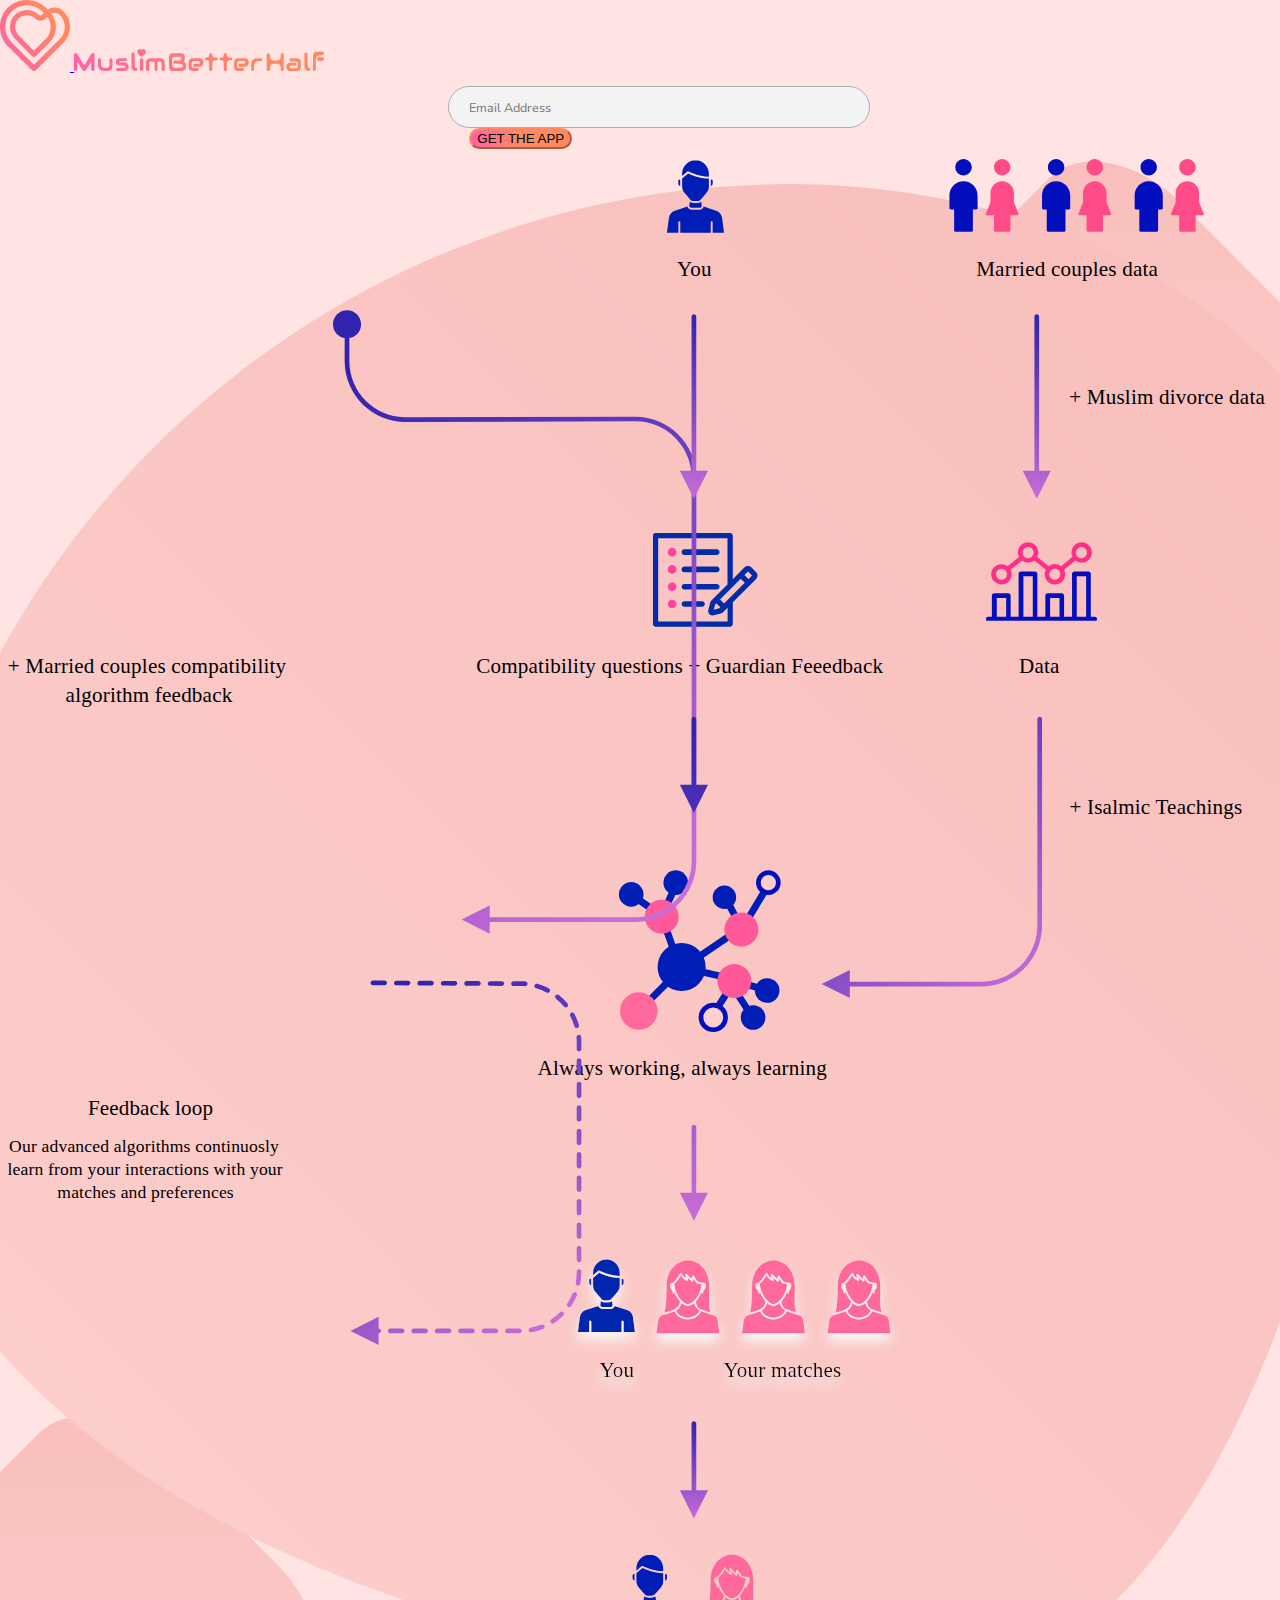
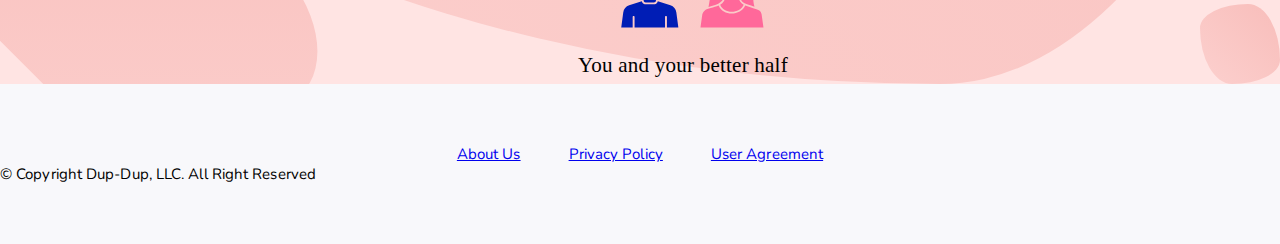
==== beta/index.html @ 2b30638d "updated" ====
<!DOCTYPE html>
<html lang="en">

<head>
	<!-- SEO -->
	<meta charset="utf-8">
	<meta http-equiv="X-UA-Compatible" content="IE=edge" />
	<meta name="robots" content="noindex, noarchive">
	<meta name="format-detection" content="telephone=no">
	<title>Muslim Better Half</title>
	<link rel="icon" type="image/png" href="/assets/img/favicon.png">
	<link rel="shortcut" href="/assets/img/favicon.png">
	<meta name="viewport" content="width=device-width, initial-scale=1">
	<meta name="description" content="Muslm Better Half">
	<meta name="keywords" content="Muslm Better Half, Halal">


	<!-- Google Fonts -->
	<link href="https://fonts.googleapis.com/css2?family=Nunito:wght@300;400;600;700;800;900&display=swap"
		rel="stylesheet">

	<!-- jQuery -->
	<script src="https://cdnjs.cloudflare.com/ajax/libs/jquery/3.4.1/jquery.min.js"></script>

	<!-- UIK-Framework -->
	<link rel="stylesheet" href="https://d24urpuqgp4by2.cloudfront.net/v1.0/css/uikit.bundle.min.css">
	<script src="https://d24urpuqgp4by2.cloudfront.net/v1.0/js/uikit.bundle.min.js"></script>

	<link href="assets/css/style.css" rel="stylesheet" type="text/css" media="all" />

</head>

<body class="uik_fullwidth uik_blue uik_theme_light uik_menu_slide_right">

	<section class="clearfix full_width_background" id="header">
		<!--
		<div id="actionBar">
			<div class="container clearfix">
				<div class="ab_left">
					<ul class="contact-box">
						<li>
							<a href="mailto:farmanahmed2007@gmail.com" title="farmanahmed2007@gmail.com">
								<i class="icon-email"></i>
							</a>
						</li>
						<li>
							<a href="tel:00923101155601" title="(+92) 310 115 5601">
								<i class="icon-phone"></i>
							</a>
						</li>
						<li>
							<a href="https://wa.me/00923101155601" title="(+92) 310 115 5601">
								<i class="icon-whatsapp"></i>
							</a>
						</li>
					</ul>
				</div>
				<div class="ab_right">
					<ul class="social-box">
						<li>
							<a href="https://www.npmjs.com/package/uik-framework" target="_blank" title="#uik-framework">
								<img alt="uik-framework" src="/assets/img/icons/sources/npm.svg" width="16">
							</a>
						</li>
						<li>
							<a href="https://github.com/farmanahmed2007/uik-framework" target="_blank" title="#uik-framework">
								<img alt="uik-framework" src="/assets/img/icons/sources/github.svg" width="16">
							</a>
						</li>
						<li>
							<a href="https://uik-framework.slack.com/" target="_blank" title="#uik-framework">
								<img alt="uik-framework" src="/assets/img/icons/sources/slack.svg" width="16">
							</a>
						</li>
					</ul>
				</div>
			</div>
			<button class="no-rad b-0 responsive-menu">
				<i class="icon-menu"></i>
			</button>
		</div>
		-->
		<div class="stack center p-t-50" id="topBar">
			<div class="container clearfix">
				<div class="row clearfix">
					<div class="uik-xs-12 clearfix">
						<div class="menu_wrapper clearfix">
							<a class="logo p-t-b-10" title="UIK-Framework Logo" href="index.html">
								<img src="assets/img/logo.svg" class="m-b-15" width="70" height="auto" alt="MBH Logo">
								<img src="assets/img/logo-text.svg" width="250" height="auto" alt="MBH Logo Text">
							</a>
							<!--
							<nav class="menu left">
								<ul>
									<li class="dropdown mega-menu">
										<a class="dropdown_btn" routerlink="/features" href="#/features">
											<span>Documentation</span>
											<span class="downarrowclass icon-down-open"></span>
										</a>
										<ul class="dropdown_list center">
											<div class="flex f-wrap f-fill w100 m-0">
												<div class="p-10">
													<li class="dropdown-header"><span>Headers</span></li>
													<li>
														<a routerlink="/headers-styles" href="#/headers-styles">
															<i class="icon-angle-double-right"></i>
															<span>Header Styles</span>
														</a>
													</li>
												</div>
												<div class="p-10">
													<li class="dropdown-header"><span>Content</span></li>
													<li>
														<a routerlink="/divider" href="#/divider">
															<i class="icon-angle-double-right"></i>
															<span>Divider</span>
														</a>
													</li>
													<li>
														<a routerlink="/buttons" href="#/buttons">
															<i class="icon-angle-double-right"></i>
															<span>Button</span>
														</a>
													</li>
													<li>
														<a routerlink="/grid" href="#/grid">
															<i class="icon-angle-double-right"></i>
															<span>Flex</span>
														</a>
													</li>
													<li>
														<a routerlink="/preloaders" href="#/preloaders">
															<i class="icon-angle-double-right"></i>
															<span>Prealoders</span>
														</a>
													</li>
													<li>
														<a routerlink="/typography" href="#/typography">
															<i class="icon-angle-double-right"></i>
															<span>Typography</span>
														</a>
													</li>
													<li>
														<a routerlink="/box-model" href="#/box-model">
															<i class="icon-angle-double-right"></i>
															<span>Box Model</span>
														</a>
													</li>
												</div>
												<div class="p-10">
													<li class="dropdown-header"><span>Module</span></li>
													<li>
														<a routerlink="/tabination" href="#/tabination">
															<i class="icon-angle-double-right"></i>
															<span>Tabination</span>
														</a>
													</li>
													<li>
														<a routerlink="/accordian" href="#/accordian">
															<i class="icon-angle-double-right"></i>
															<span>Accordian</span>
														</a>
													</li>
													<li>
														<a routerlink="/testimonial" href="#/testimonial">
															<i class="icon-angle-double-right"></i>
															<span>Testimonial</span>
														</a>
													</li>
													<li>
														<a routerlink="/popup" href="#/popup">
															<i class="icon-angle-double-right"></i>
															<span>Popup</span>
														</a>
													</li>
												</div>
												<div class="p-10">
													<li class="dropdown-header"><span>Element</span></li>
													<li>
														<a routerlink="/form" href="#/form">
															<i class="icon-angle-double-right"></i>
															<span>Form</span>
														</a>
													</li>
													<li>
														<a routerlink="/form-elements" href="#/form-elements">
															<i class="icon-angle-double-right"></i>
															<span>Form Fields</span>
														</a>
													</li>
													<li>
														<a routerlink="/message-alert" href="#/message-alert">
															<i class="icon-angle-double-right"></i>
															<span>Message Alert</span>
														</a>
													</li>
													<li>
														<a routerlink="/step" href="#/step">
															<i class="icon-angle-double-right"></i>
															<span>Step</span>
														</a>
													</li>
													<li>
														<a routerlink="/flag" href="#/flag">
															<i class="icon-angle-double-right"></i>
															<span>Flag</span>
														</a>
													</li>
													<li>
														<a routerlink="/icon" href="#/icon">
															<i class="icon-angle-double-right"></i>
															<span>Icon</span>
														</a>
													</li>
													<li>
														<a routerlink="/ribbon" href="#/ribbon">
															<i class="icon-angle-double-right"></i>
															<span>Ribbon</span>
														</a>
													</li>
													<li>
														<a routerlink="/badge" href="#/badge">
															<i class="icon-angle-double-right"></i>
															<span>Badge</span>
														</a>
													</li>
													<li>
														<a routerlink="/cards" href="#/cards">
															<i class="icon-angle-double-right"></i>
															<span>Cards</span>
														</a>
													</li>
												</div>
												<div class="p-10">
													<li class="dropdown-header"><span>Plugin</span></li>
													<li>
														<a routerlink="/pretty-check" href="#/pretty-check">
															<i class="icon-angle-double-right"></i>
															<span>Pretty Checkbox</span>
														</a>
													</li>
													<li>
														<a routerlink="/light-slider" href="#/light-slider">
															<i class="icon-angle-double-right"></i>
															<span>Light Slider</span>
														</a>
													</li>
													<li>
														<a routerlink="/wow-slider" href="#/wow-slider">
															<i class="icon-angle-double-right"></i>
															<span>Wow Animation</span>
														</a>
													</li>
													<li>
														<a routerlink="/fancy-box" href="#/fancy-box">
															<i class="icon-angle-double-right"></i>
															<span>Fancy Box</span>
														</a>
													</li>
												</div>
											</div>
										</ul>
									</li>
								</ul>
							</nav>
							<button class="no-rad b-0 bg-transparent responsive-menu"><i class="icon-menu"></i></button>
							-->
						</div>
					</div>
				</div>
			</div>
		</div>
	</section>

	<section class="clearfix full_width_background p-t-0" id="content">
		<div class="container-fluid clearfix">
			<div class="container clearfix">
				<div id="mc_embed_signup">
					<form
						action="https://gmail.us20.list-manage.com/subscribe/post?u=1222a5ea09c253370d1206d21&amp;id=7ef926bb14"
						method="post" id="mc-embedded-subscribe-form" name="mc-embedded-subscribe-form"
						class="formee" target="_blank" novalidate>
						<div id="mce-responses" class="clear">
							<div class="response" id="mce-error-response" style="display:none"></div>
							<div class="response" id="mce-success-response" style="display:none"></div>
						</div>
						<div class="input-group">
							<input type="email" class="form-control input-lg required email" value="" name="EMAIL"
								id="mce-EMAIL" placeholder="Email Address">
							<div class="input-group-btn">
								<button type="submit" class="btn btn-lg mbh-custom-btn" name="subscribe"
									id="mc-embedded-subscribe">
									<span>GET THE APP</span>
								</button>
							</div>
						</div>
						<input type="hidden" name="b_1222a5ea09c253370d1206d21_7ef926bb14" tabindex="-1" value="">
					</form>
				</div>
			</div>
		</div>
		<div class="container-fluid clearfix" id="blobContainer">
			<div class="blob-shape shape1"></div>
			<div class="blob-shape shape2"></div>
			<div class="blob-shape shape3"></div>
			<div class="blob-shape shape4"></div>
			<div class="container clearfix">
				<img src="assets/img/flow.svg" alt="" width="100%">
			</div>
		</div>
	</section>

	<section class="clearfix full_width_background" id="footer">
		<div class="container-fluid clearfix">
			<div class="container clearfix">
				<div class="row clearfix">
					<div class="uik-xs-12">
						<!--
						<ul class="payment_menu widget">
							<li><a href="#"><i class="icon-cc-visa"></i></a></li>
							<li><a href="#"><i class="icon-cc-mastercard"></i></a></li>
							<li><a href="#"><i class="icon-cc-discover"></i></a></li>
							<li><a href="#"><i class="icon-cc-amex"></i></a></li>
							<li><a href="#"><i class="icon-cc-paypal"></i></a></li>
							<li><a href="#"><i class="icon-cc-stripe"></i></a></li>
						</ul>
						<div class="widget clearfix">
							<a class="btn btn-lg btn-social rad-circle" href="#"><i class="icon-twitter"></i></a>
							<a class="btn btn-lg btn-social rad-circle" href="#"><i class="icon-facebook"></i></a>
							<a class="btn btn-lg btn-social rad-circle" href="#"><i class="icon-linkedin"></i></a>
							<a class="btn btn-lg btn-social rad-circle" href="#"><i class="icon-gplus"></i></a>
							<a class="btn btn-lg btn-social rad-circle" href="#"><i class="icon-instagram"></i></a>
							<a class="btn btn-lg btn-social rad-circle" href="#"><i class="icon-whatsapp"></i></a>
						</div>
						-->
						<ul class="widget footer-nav">
							<li>
								<a href="#">About Us</a>
							</li>
							<li>
								<a href="#">Privacy Policy</a>
							</li>
							<li>
								<a href="#">User Agreement</a>
							</li>
					</div>
				</div>
			</div>
		</div>
		<div class="container clearfix">
			<div class="row clearfix">
				<ul class="uik-sm-6 uik-xs-12 text-center">
					<li>&copy; Copyright Dup-Dup, LLC. All Right Reserved</li>
				</ul>
			</div>
		</div>
	</section>


	<!-- THIRD PARTY PLUGINS -->
	<!-- <script type='text/javascript' src='//s3.amazonaws.com/downloads.mailchimp.com/js/mc-validate.js'></script>
	<script
		type='text/javascript'>(function ($) { window.fnames = new Array(); window.ftypes = new Array(); fnames[0] = 'EMAIL'; ftypes[0] = 'email'; fnames[1] = 'FNAME'; ftypes[1] = 'text'; fnames[2] = 'LNAME'; ftypes[2] = 'text'; fnames[3] = 'ADDRESS'; ftypes[3] = 'address'; fnames[4] = 'PHONE'; ftypes[4] = 'phone'; fnames[5] = 'BIRTHDAY'; ftypes[5] = 'birthday'; }(jQuery)); var $mcj = jQuery.noConflict(true);</script> -->

</body>

</html>
---- beta/assets/css/style.css ----
.ringing:before,.ringing:after{width:100%}.ringing:before,.ringing:after{height:100%}.common-spinner,.color-loader-3,.color-loader-2,.color-loader,.preloader.shimmerLoader .text .text-line,.preloader.shimmerLoader .image,.ringing{position:relative}.sheath,.searching-server .signal-pop,.color-loader-2 span,.color-loader-2:before,.color-loader:after,.color-loader:before,.preloader.bubble-pops,.ringing:before,.ringing:after,.pulseGrow,.preloader.bubble-pops .bubble-pop{position:absolute}.preloader.shimmerLoader{display:flex}.preloader.shimmerLoader{flex-direction:row}.preloader.sk-cube-grid .sk-cube,.preloader.bubble-pops .bubble-label{float:left}.trans_3D,.custom-radioCheck .state,.custom-radioCheck input{-webkit-transition:all 300ms ease;-moz-transition:all 300ms ease;-ms-transition:all 300ms ease;-o-transition:all 300ms ease;transition:all 300ms ease}.preloader.bubble-pops .bubble-pop{left:50%;top:50%;transform:translate(-50%, -50%)}@font-face{font-family:"New York Small";src:url("../fonts/NewYorkSmall-BlackItalic.eot");src:local("New York Small BlackItalic"),local("NewYorkSmall-BlackItalic"),url("../fonts/NewYorkSmall-BlackItalic.eot?#iefix") format("embedded-opentype"),url("../fonts/NewYorkSmall-BlackItalic.woff2") format("woff2"),url("../fonts/NewYorkSmall-BlackItalic.woff") format("woff"),url("../fonts/NewYorkSmall-BlackItalic.ttf") format("truetype"),url("../fonts/NewYorkSmall-BlackItalic.svg#NewYorkSmall-BlackItalic") format("svg");font-weight:900;font-style:italic}@font-face{font-family:"New York Small";src:url("../fonts/NewYorkSmall-MediumItalic.eot");src:local("New York Small MediumItalic"),local("NewYorkSmall-MediumItalic"),url("../fonts/NewYorkSmall-MediumItalic.eot?#iefix") format("embedded-opentype"),url("../fonts/NewYorkSmall-MediumItalic.woff2") format("woff2"),url("../fonts/NewYorkSmall-MediumItalic.woff") format("woff"),url("../fonts/NewYorkSmall-MediumItalic.ttf") format("truetype"),url("../fonts/NewYorkSmall-MediumItalic.svg#NewYorkSmall-MediumItalic") format("svg");font-weight:500;font-style:italic}@font-face{font-family:"New York Small";src:url("../fonts/NewYorkSmall-Bold.eot");src:local("New York Small Bold"),local("NewYorkSmall-Bold"),url("../fonts/NewYorkSmall-Bold.eot?#iefix") format("embedded-opentype"),url("../fonts/NewYorkSmall-Bold.woff2") format("woff2"),url("../fonts/NewYorkSmall-Bold.woff") format("woff"),url("../fonts/NewYorkSmall-Bold.ttf") format("truetype"),url("../fonts/NewYorkSmall-Bold.svg#NewYorkSmall-Bold") format("svg");font-weight:bold;font-style:normal}@font-face{font-family:"New York Small";src:url("../fonts/NewYorkSmall-HeavyItalic.eot");src:local("New York Small HeavyItalic"),local("NewYorkSmall-HeavyItalic"),url("../fonts/NewYorkSmall-HeavyItalic.eot?#iefix") format("embedded-opentype"),url("../fonts/NewYorkSmall-HeavyItalic.woff2") format("woff2"),url("../fonts/NewYorkSmall-HeavyItalic.woff") format("woff"),url("../fonts/NewYorkSmall-HeavyItalic.ttf") format("truetype"),url("../fonts/NewYorkSmall-HeavyItalic.svg#NewYorkSmall-HeavyItalic") format("svg");font-weight:bold;font-style:italic}@font-face{font-family:"New York Small";src:url("../fonts/NewYorkSmall-Heavy.eot");src:local("New York Small Heavy"),local("NewYorkSmall-Heavy"),url("../fonts/NewYorkSmall-Heavy.eot?#iefix") format("embedded-opentype"),url("../fonts/NewYorkSmall-Heavy.woff2") format("woff2"),url("../fonts/NewYorkSmall-Heavy.woff") format("woff"),url("../fonts/NewYorkSmall-Heavy.ttf") format("truetype"),url("../fonts/NewYorkSmall-Heavy.svg#NewYorkSmall-Heavy") format("svg");font-weight:bold;font-style:normal}@font-face{font-family:"New York Small";src:url("../fonts/NewYorkSmall-BoldItalic.eot");src:local("New York Small BoldItalic"),local("NewYorkSmall-BoldItalic"),url("../fonts/NewYorkSmall-BoldItalic.eot?#iefix") format("embedded-opentype"),url("../fonts/NewYorkSmall-BoldItalic.woff2") format("woff2"),url("../fonts/NewYorkSmall-BoldItalic.woff") format("woff"),url("../fonts/NewYorkSmall-BoldItalic.ttf") format("truetype"),url("../fonts/NewYorkSmall-BoldItalic.svg#NewYorkSmall-BoldItalic") format("svg");font-weight:bold;font-style:italic}@font-face{font-family:"New York Small";src:url("../fonts/NewYorkSmall-Regular.eot");src:local("New York Small Regular"),local("NewYorkSmall-Regular"),url("../fonts/NewYorkSmall-Regular.eot?#iefix") format("embedded-opentype"),url("../fonts/NewYorkSmall-Regular.woff2") format("woff2"),url("../fonts/NewYorkSmall-Regular.woff") format("woff"),url("../fonts/NewYorkSmall-Regular.ttf") format("truetype"),url("../fonts/NewYorkSmall-Regular.svg#NewYorkSmall-Regular") format("svg");font-weight:normal;font-style:normal}@font-face{font-family:"New York Small";src:url("../fonts/NewYorkSmall-SemiboldItalic.eot");src:local("New York Small SemiboldItalic"),local("NewYorkSmall-SemiboldItalic"),url("../fonts/NewYorkSmall-SemiboldItalic.eot?#iefix") format("embedded-opentype"),url("../fonts/NewYorkSmall-SemiboldItalic.woff2") format("woff2"),url("../fonts/NewYorkSmall-SemiboldItalic.woff") format("woff"),url("../fonts/NewYorkSmall-SemiboldItalic.ttf") format("truetype"),url("../fonts/NewYorkSmall-SemiboldItalic.svg#NewYorkSmall-SemiboldItalic") format("svg");font-weight:600;font-style:italic}@font-face{font-family:"New York Small";src:url("../fonts/NewYorkSmall-Semibold.eot");src:local("New York Small Semibold"),local("NewYorkSmall-Semibold"),url("../fonts/NewYorkSmall-Semibold.eot?#iefix") format("embedded-opentype"),url("../fonts/NewYorkSmall-Semibold.woff2") format("woff2"),url("../fonts/NewYorkSmall-Semibold.woff") format("woff"),url("../fonts/NewYorkSmall-Semibold.ttf") format("truetype"),url("../fonts/NewYorkSmall-Semibold.svg#NewYorkSmall-Semibold") format("svg");font-weight:600;font-style:normal}@font-face{font-family:"New York Small";src:url("../fonts/NewYorkSmall-Black.eot");src:local("New York Small Black"),local("NewYorkSmall-Black"),url("../fonts/NewYorkSmall-Black.eot?#iefix") format("embedded-opentype"),url("../fonts/NewYorkSmall-Black.woff2") format("woff2"),url("../fonts/NewYorkSmall-Black.woff") format("woff"),url("../fonts/NewYorkSmall-Black.ttf") format("truetype"),url("../fonts/NewYorkSmall-Black.svg#NewYorkSmall-Black") format("svg");font-weight:900;font-style:normal}@font-face{font-family:"New York Small";src:url("../fonts/NewYorkSmall-Medium.eot");src:local("New York Small Medium"),local("NewYorkSmall-Medium"),url("../fonts/NewYorkSmall-Medium.eot?#iefix") format("embedded-opentype"),url("../fonts/NewYorkSmall-Medium.woff2") format("woff2"),url("../fonts/NewYorkSmall-Medium.woff") format("woff"),url("../fonts/NewYorkSmall-Medium.ttf") format("truetype"),url("../fonts/NewYorkSmall-Medium.svg#NewYorkSmall-Medium") format("svg");font-weight:500;font-style:normal}@font-face{font-family:"New York Small";src:url("../fonts/NewYorkSmall-RegularItalic.eot");src:local("New York Small RegularItalic"),local("NewYorkSmall-RegularItalic"),url("../fonts/NewYorkSmall-RegularItalic.eot?#iefix") format("embedded-opentype"),url("../fonts/NewYorkSmall-RegularItalic.woff2") format("woff2"),url("../fonts/NewYorkSmall-RegularItalic.woff") format("woff"),url("../fonts/NewYorkSmall-RegularItalic.ttf") format("truetype"),url("../fonts/NewYorkSmall-RegularItalic.svg#NewYorkSmall-RegularItalic") format("svg");font-weight:normal;font-style:italic}html,body,div,span,applet,object,iframe,h1,h2,h3,h4,h5,h6,p,blockquote,pre,a,abbr,acronym,address,big,cite,code,del,dfn,em,img,ins,kbd,q,s,samp,small,strike,strong,sub,sup,tt,var,b,u,i,center,dl,dt,dd,ol,ul,li,fieldset,form,label,legend,table,caption,tbody,tfoot,thead,tr,th,td,article,aside,canvas,details,embed,figure,figcaption,footer,header,hgroup,menu,nav,output,ruby,section,summary,time,mark,audio,video{margin:0;padding:0;border:0;font-size:100%;font:inherit;vertical-align:baseline}article,aside,details,figcaption,figure,footer,header,hgroup,menu,nav,section{display:block}body{line-height:1}ol,ul{list-style:none}blockquote,q{quotes:none}blockquote:before,blockquote:after,q:before,q:after{content:"";content:none}table{border-collapse:collapse;border-spacing:0}:root{--purple-alpha1:rgba(160,32,240,.1);--purple-alpha2:rgba(160,32,240,.2);--purple-alpha3:rgba(160,32,240,.3);--purple-alpha4:rgba(160,32,240,.4);--purple-alpha5:rgba(160,32,240,.5);--purple-alpha6:rgba(160,32,240,.6);--purple-alpha7:rgba(160,32,240,.7);--purple-alpha8:rgba(160,32,240,.8);--purple-alpha9:rgba(160,32,240,.9);--purple:#a020f0;--purple-light:#b859f4;--purple-dark:#7f0dc6;--maroon-alpha1:rgba(141,2,31,.1);--maroon-alpha2:rgba(141,2,31,.2);--maroon-alpha3:rgba(141,2,31,.3);--maroon-alpha4:rgba(141,2,31,.4);--maroon-alpha5:rgba(141,2,31,.5);--maroon-alpha6:rgba(141,2,31,.6);--maroon-alpha7:rgba(141,2,31,.7);--maroon-alpha8:rgba(141,2,31,.8);--maroon-alpha9:rgba(141,2,31,.9);--maroon:#8d021f;--maroon-light:#c9032c;--maroon-dark:#510112;--pink-alpha1:rgba(212,55,144,.1);--pink-alpha2:rgba(212,55,144,.2);--pink-alpha3:rgba(212,55,144,.3);--pink-alpha4:rgba(212,55,144,.4);--pink-alpha5:rgba(212,55,144,.5);--pink-alpha6:rgba(212,55,144,.6);--pink-alpha7:rgba(212,55,144,.7);--pink-alpha8:rgba(212,55,144,.8);--pink-alpha9:rgba(212,55,144,.9);--pink:#d43790;--pink-light:#df69ac;--pink-dark:#a92470;--blue-alpha1:rgba(57,116,226,.1);--blue-alpha2:rgba(57,116,226,.2);--blue-alpha3:rgba(57,116,226,.3);--blue-alpha4:rgba(57,116,226,.4);--blue-alpha5:rgba(57,116,226,.5);--blue-alpha6:rgba(57,116,226,.6);--blue-alpha7:rgba(57,116,226,.7);--blue-alpha8:rgba(57,116,226,.8);--blue-alpha9:rgba(57,116,226,.9);--blue:#3974e2;--blue-light:#6e99ea;--blue-dark:#1c56c1;--madison-alpha1:rgba(49,62,77,.1);--madison-alpha2:rgba(49,62,77,.2);--madison-alpha3:rgba(49,62,77,.3);--madison-alpha4:rgba(49,62,77,.4);--madison-alpha5:rgba(49,62,77,.5);--madison-alpha6:rgba(49,62,77,.6);--madison-alpha7:rgba(49,62,77,.7);--madison-alpha8:rgba(49,62,77,.8);--madison-alpha9:rgba(49,62,77,.9);--madison:#313e4d;--madison-light:#495c72;--madison-dark:#192028;--brown-alpha1:rgba(79,51,27,.1);--brown-alpha2:rgba(79,51,27,.2);--brown-alpha3:rgba(79,51,27,.3);--brown-alpha4:rgba(79,51,27,.4);--brown-alpha5:rgba(79,51,27,.5);--brown-alpha6:rgba(79,51,27,.6);--brown-alpha7:rgba(79,51,27,.7);--brown-alpha8:rgba(79,51,27,.8);--brown-alpha9:rgba(79,51,27,.9);--brown:#4f331b;--brown-light:#7d502b;--brown-dark:#21160b;--green-alpha1:rgba(0,128,0,.1);--green-alpha2:rgba(0,128,0,.2);--green-alpha3:rgba(0,128,0,.3);--green-alpha4:rgba(0,128,0,.4);--green-alpha5:rgba(0,128,0,.5);--green-alpha6:rgba(0,128,0,.6);--green-alpha7:rgba(0,128,0,.7);--green-alpha8:rgba(0,128,0,.8);--green-alpha9:rgba(0,128,0,.9);--green:#008000;--green-light:#00bd00;--green-dark:#004300;--olive-alpha1:rgba(112,130,56,.1);--olive-alpha2:rgba(112,130,56,.2);--olive-alpha3:rgba(112,130,56,.3);--olive-alpha4:rgba(112,130,56,.4);--olive-alpha5:rgba(112,130,56,.5);--olive-alpha6:rgba(112,130,56,.6);--olive-alpha7:rgba(112,130,56,.7);--olive-alpha8:rgba(112,130,56,.8);--olive-alpha9:rgba(112,130,56,.9);--olive:#708238;--olive-light:#95ad4a;--olive-dark:#4b5726;--weed-alpha1:rgba(24,90,64,.1);--weed-alpha2:rgba(24,90,64,.2);--weed-alpha3:rgba(24,90,64,.3);--weed-alpha4:rgba(24,90,64,.4);--weed-alpha5:rgba(24,90,64,.5);--weed-alpha6:rgba(24,90,64,.6);--weed-alpha7:rgba(24,90,64,.7);--weed-alpha8:rgba(24,90,64,.8);--weed-alpha9:rgba(24,90,64,.9);--weed:#185a40;--weed-light:#258a62;--weed-dark:#0b2a1e;--grass-alpha1:rgba(154,186,90,.1);--grass-alpha2:rgba(154,186,90,.2);--grass-alpha3:rgba(154,186,90,.3);--grass-alpha4:rgba(154,186,90,.4);--grass-alpha5:rgba(154,186,90,.5);--grass-alpha6:rgba(154,186,90,.6);--grass-alpha7:rgba(154,186,90,.7);--grass-alpha8:rgba(154,186,90,.8);--grass-alpha9:rgba(154,186,90,.9);--grass:#9aba5a;--grass-light:#b4cc85;--grass-dark:#7a973f;--teal-alpha1:rgba(21,180,156,.1);--teal-alpha2:rgba(21,180,156,.2);--teal-alpha3:rgba(21,180,156,.3);--teal-alpha4:rgba(21,180,156,.4);--teal-alpha5:rgba(21,180,156,.5);--teal-alpha6:rgba(21,180,156,.6);--teal-alpha7:rgba(21,180,156,.7);--teal-alpha8:rgba(21,180,156,.8);--teal-alpha9:rgba(21,180,156,.9);--teal:#15b49c;--teal-light:#21e5c8;--teal-dark:#0f7d6d;--pelorous-alpha1:rgba(23,162,184,.1);--pelorous-alpha2:rgba(23,162,184,.2);--pelorous-alpha3:rgba(23,162,184,.3);--pelorous-alpha4:rgba(23,162,184,.4);--pelorous-alpha5:rgba(23,162,184,.5);--pelorous-alpha6:rgba(23,162,184,.6);--pelorous-alpha7:rgba(23,162,184,.7);--pelorous-alpha8:rgba(23,162,184,.8);--pelorous-alpha9:rgba(23,162,184,.9);--pelorous:#17a2b8;--pelorous-light:#28cae4;--pelorous-dark:#107282;--red-alpha1:rgba(201,48,44,.1);--red-alpha2:rgba(201,48,44,.2);--red-alpha3:rgba(201,48,44,.3);--red-alpha4:rgba(201,48,44,.4);--red-alpha5:rgba(201,48,44,.5);--red-alpha6:rgba(201,48,44,.6);--red-alpha7:rgba(201,48,44,.7);--red-alpha8:rgba(201,48,44,.8);--red-alpha9:rgba(201,48,44,.9);--red:#c9302c;--red-light:#da5b58;--red-dark:#972421;--poppy-red-alpha1:rgba(140,47,50,.1);--poppy-red-alpha2:rgba(140,47,50,.2);--poppy-red-alpha3:rgba(140,47,50,.3);--poppy-red-alpha4:rgba(140,47,50,.4);--poppy-red-alpha5:rgba(140,47,50,.5);--poppy-red-alpha6:rgba(140,47,50,.6);--poppy-red-alpha7:rgba(140,47,50,.7);--poppy-red-alpha8:rgba(140,47,50,.8);--poppy-red-alpha9:rgba(140,47,50,.9);--poppy-red:#8c2f32;--poppy-red-light:#ba3e42;--poppy-red-dark:#5e2022;--valencia-alpha1:rgba(214,70,70,.1);--valencia-alpha2:rgba(214,70,70,.2);--valencia-alpha3:rgba(214,70,70,.3);--valencia-alpha4:rgba(214,70,70,.4);--valencia-alpha5:rgba(214,70,70,.5);--valencia-alpha6:rgba(214,70,70,.6);--valencia-alpha7:rgba(214,70,70,.7);--valencia-alpha8:rgba(214,70,70,.8);--valencia-alpha9:rgba(214,70,70,.9);--valencia:#d64646;--valencia-light:#e17878;--valencia-dark:#b62828;--orange-alpha1:rgba(255,104,31,.1);--orange-alpha2:rgba(255,104,31,.2);--orange-alpha3:rgba(255,104,31,.3);--orange-alpha4:rgba(255,104,31,.4);--orange-alpha5:rgba(255,104,31,.5);--orange-alpha6:rgba(255,104,31,.6);--orange-alpha7:rgba(255,104,31,.7);--orange-alpha8:rgba(255,104,31,.8);--orange-alpha9:rgba(255,104,31,.9);--orange:#ff681f;--orange-light:#ff915c;--orange-dark:#e14900;--mustard-alpha1:rgba(240,161,60,.1);--mustard-alpha2:rgba(240,161,60,.2);--mustard-alpha3:rgba(240,161,60,.3);--mustard-alpha4:rgba(240,161,60,.4);--mustard-alpha5:rgba(240,161,60,.5);--mustard-alpha6:rgba(240,161,60,.6);--mustard-alpha7:rgba(240,161,60,.7);--mustard-alpha8:rgba(240,161,60,.8);--mustard-alpha9:rgba(240,161,60,.9);--mustard:#f0a13c;--mustard-light:#f4bc75;--mustard-dark:#de8411;--yellow-alpha1:rgba(255,193,7,.1);--yellow-alpha2:rgba(255,193,7,.2);--yellow-alpha3:rgba(255,193,7,.3);--yellow-alpha4:rgba(255,193,7,.4);--yellow-alpha5:rgba(255,193,7,.5);--yellow-alpha6:rgba(255,193,7,.6);--yellow-alpha7:rgba(255,193,7,.7);--yellow-alpha8:rgba(255,193,7,.8);--yellow-alpha9:rgba(255,193,7,.9);--yellow:#ffc107;--yellow-light:#ffd044;--yellow-dark:#c99700;--salmon-alpha1:rgba(250,128,114,.1);--salmon-alpha2:rgba(250,128,114,.2);--salmon-alpha3:rgba(250,128,114,.3);--salmon-alpha4:rgba(250,128,114,.4);--salmon-alpha5:rgba(250,128,114,.5);--salmon-alpha6:rgba(250,128,114,.6);--salmon-alpha7:rgba(250,128,114,.7);--salmon-alpha8:rgba(250,128,114,.8);--salmon-alpha9:rgba(250,128,114,.9);--salmon:#fa8072;--salmon-light:#fcb5ad;--salmon-dark:#f84b37;--white-alpha1:rgba(255,255,255,.1);--white-alpha2:rgba(255,255,255,.2);--white-alpha3:rgba(255,255,255,.3);--white-alpha4:rgba(255,255,255,.4);--white-alpha5:rgba(255,255,255,.5);--white-alpha6:rgba(255,255,255,.6);--white-alpha7:rgba(255,255,255,.7);--white-alpha8:rgba(255,255,255,.8);--white-alpha9:rgba(255,255,255,.9);--white:#ffffff;--white-light:#fff;--white-dark:#e0e0e0;--off-white-alpha1:rgba(245,245,245,.1);--off-white-alpha2:rgba(245,245,245,.2);--off-white-alpha3:rgba(245,245,245,.3);--off-white-alpha4:rgba(245,245,245,.4);--off-white-alpha5:rgba(245,245,245,.5);--off-white-alpha6:rgba(245,245,245,.6);--off-white-alpha7:rgba(245,245,245,.7);--off-white-alpha8:rgba(245,245,245,.8);--off-white-alpha9:rgba(245,245,245,.9);--off-white:#f5f5f5;--off-white-light:#fff;--off-white-dark:#d6d6d6;--gray-alpha1:rgba(239,239,244,.1);--gray-alpha2:rgba(239,239,244,.2);--gray-alpha3:rgba(239,239,244,.3);--gray-alpha4:rgba(239,239,244,.4);--gray-alpha5:rgba(239,239,244,.5);--gray-alpha6:rgba(239,239,244,.6);--gray-alpha7:rgba(239,239,244,.7);--gray-alpha8:rgba(239,239,244,.8);--gray-alpha9:rgba(239,239,244,.9);--gray:#efeff4;--gray-light:#fff;--gray-dark:#cbcbdb;--muted-alpha1:rgba(119,119,119,.1);--muted-alpha2:rgba(119,119,119,.2);--muted-alpha3:rgba(119,119,119,.3);--muted-alpha4:rgba(119,119,119,.4);--muted-alpha5:rgba(119,119,119,.5);--muted-alpha6:rgba(119,119,119,.6);--muted-alpha7:rgba(119,119,119,.7);--muted-alpha8:rgba(119,119,119,.8);--muted-alpha9:rgba(119,119,119,.9);--muted:#777777;--muted-light:#969696;--muted-dark:#585858;--charcoal-alpha1:rgba(31,40,46,.1);--charcoal-alpha2:rgba(31,40,46,.2);--charcoal-alpha3:rgba(31,40,46,.3);--charcoal-alpha4:rgba(31,40,46,.4);--charcoal-alpha5:rgba(31,40,46,.5);--charcoal-alpha6:rgba(31,40,46,.6);--charcoal-alpha7:rgba(31,40,46,.7);--charcoal-alpha8:rgba(31,40,46,.8);--charcoal-alpha9:rgba(31,40,46,.9);--charcoal:#1f282e;--charcoal-light:#384853;--charcoal-dark:#060809;--black-alpha1:rgba(17,17,17,.1);--black-alpha2:rgba(17,17,17,.2);--black-alpha3:rgba(17,17,17,.3);--black-alpha4:rgba(17,17,17,.4);--black-alpha5:rgba(17,17,17,.5);--black-alpha6:rgba(17,17,17,.6);--black-alpha7:rgba(17,17,17,.7);--black-alpha8:rgba(17,17,17,.8);--black-alpha9:rgba(17,17,17,.9);--black:#111111;--black-light:#303030;--black-dark:#000;--black-pearl-alpha1:rgba(7,25,39,.1);--black-pearl-alpha2:rgba(7,25,39,.2);--black-pearl-alpha3:rgba(7,25,39,.3);--black-pearl-alpha4:rgba(7,25,39,.4);--black-pearl-alpha5:rgba(7,25,39,.5);--black-pearl-alpha6:rgba(7,25,39,.6);--black-pearl-alpha7:rgba(7,25,39,.7);--black-pearl-alpha8:rgba(7,25,39,.8);--black-pearl-alpha9:rgba(7,25,39,.9);--black-pearl:#071927;--black-pearl-light:#103a5b;--black-pearl-dark:#000;--tea-pink-alpha1:rgba(255,110,135,.1);--tea-pink-alpha2:rgba(255,110,135,.2);--tea-pink-alpha3:rgba(255,110,135,.3);--tea-pink-alpha4:rgba(255,110,135,.4);--tea-pink-alpha5:rgba(255,110,135,.5);--tea-pink-alpha6:rgba(255,110,135,.6);--tea-pink-alpha7:rgba(255,110,135,.7);--tea-pink-alpha8:rgba(255,110,135,.8);--tea-pink-alpha9:rgba(255,110,135,.9);--tea-pink:#ff6e87;--tea-pink-light:#ffabba;--tea-pink-dark:#ff3154;--slate-alpha1:rgba(85,110,133,.1);--slate-alpha2:rgba(85,110,133,.2);--slate-alpha3:rgba(85,110,133,.3);--slate-alpha4:rgba(85,110,133,.4);--slate-alpha5:rgba(85,110,133,.5);--slate-alpha6:rgba(85,110,133,.6);--slate-alpha7:rgba(85,110,133,.7);--slate-alpha8:rgba(85,110,133,.8);--slate-alpha9:rgba(85,110,133,.9);--slate:#556e85;--slate-light:#728da5;--slate-dark:#3d4f60;--default-alpha1:rgba(189,195,199,.1);--default-alpha2:rgba(189,195,199,.2);--default-alpha3:rgba(189,195,199,.3);--default-alpha4:rgba(189,195,199,.4);--default-alpha5:rgba(189,195,199,.5);--default-alpha6:rgba(189,195,199,.6);--default-alpha7:rgba(189,195,199,.7);--default-alpha8:rgba(189,195,199,.8);--default-alpha9:rgba(189,195,199,.9);--default:#bdc3c7;--default-light:#dee1e3;--default-dark:#9ca5ab;--info-alpha1:rgba(91,192,222,.1);--info-alpha2:rgba(91,192,222,.2);--info-alpha3:rgba(91,192,222,.3);--info-alpha4:rgba(91,192,222,.4);--info-alpha5:rgba(91,192,222,.5);--info-alpha6:rgba(91,192,222,.6);--info-alpha7:rgba(91,192,222,.7);--info-alpha8:rgba(91,192,222,.8);--info-alpha9:rgba(91,192,222,.9);--info:#5bc0de;--info-light:#8ed4e8;--info-dark:#2aabd2;--primary-alpha1:rgba(66,139,202,.1);--primary-alpha2:rgba(66,139,202,.2);--primary-alpha3:rgba(66,139,202,.3);--primary-alpha4:rgba(66,139,202,.4);--primary-alpha5:rgba(66,139,202,.5);--primary-alpha6:rgba(66,139,202,.6);--primary-alpha7:rgba(66,139,202,.7);--primary-alpha8:rgba(66,139,202,.8);--primary-alpha9:rgba(66,139,202,.9);--primary:#428bca;--primary-light:#72a8d7;--primary-dark:#2d6ca2;--warning-alpha1:rgba(240,173,78,.1);--warning-alpha2:rgba(240,173,78,.2);--warning-alpha3:rgba(240,173,78,.3);--warning-alpha4:rgba(240,173,78,.4);--warning-alpha5:rgba(240,173,78,.5);--warning-alpha6:rgba(240,173,78,.6);--warning-alpha7:rgba(240,173,78,.7);--warning-alpha8:rgba(240,173,78,.8);--warning-alpha9:rgba(240,173,78,.9);--warning:#f0ad4e;--warning-light:#f5c786;--warning-dark:#eb9316;--success-alpha1:rgba(60,118,61,.1);--success-alpha2:rgba(60,118,61,.2);--success-alpha3:rgba(60,118,61,.3);--success-alpha4:rgba(60,118,61,.4);--success-alpha5:rgba(60,118,61,.5);--success-alpha6:rgba(60,118,61,.6);--success-alpha7:rgba(60,118,61,.7);--success-alpha8:rgba(60,118,61,.8);--success-alpha9:rgba(60,118,61,.9);--success:#3c763d;--success-light:#519f52;--success-dark:#274d28;--danger-alpha1:rgba(217,83,79,.1);--danger-alpha2:rgba(217,83,79,.2);--danger-alpha3:rgba(217,83,79,.3);--danger-alpha4:rgba(217,83,79,.4);--danger-alpha5:rgba(217,83,79,.5);--danger-alpha6:rgba(217,83,79,.6);--danger-alpha7:rgba(217,83,79,.7);--danger-alpha8:rgba(217,83,79,.8);--danger-alpha9:rgba(217,83,79,.9);--danger:#d9534f;--danger-light:#e48481;--danger-dark:#c12e2a;--facebook-alpha1:rgba(76,105,186,.1);--facebook-alpha2:rgba(76,105,186,.2);--facebook-alpha3:rgba(76,105,186,.3);--facebook-alpha4:rgba(76,105,186,.4);--facebook-alpha5:rgba(76,105,186,.5);--facebook-alpha6:rgba(76,105,186,.6);--facebook-alpha7:rgba(76,105,186,.7);--facebook-alpha8:rgba(76,105,186,.8);--facebook-alpha9:rgba(76,105,186,.9);--facebook:#4c69ba;--facebook-light:#788ecb;--facebook-dark:#384f91;--twitter-alpha1:rgba(53,162,244,.1);--twitter-alpha2:rgba(53,162,244,.2);--twitter-alpha3:rgba(53,162,244,.3);--twitter-alpha4:rgba(53,162,244,.4);--twitter-alpha5:rgba(53,162,244,.5);--twitter-alpha6:rgba(53,162,244,.6);--twitter-alpha7:rgba(53,162,244,.7);--twitter-alpha8:rgba(53,162,244,.8);--twitter-alpha9:rgba(53,162,244,.9);--twitter:#35a2f4;--twitter-light:#6fbdf7;--twitter-dark:#0c85e0;--whatsapp-alpha1:rgba(52,175,35,.1);--whatsapp-alpha2:rgba(52,175,35,.2);--whatsapp-alpha3:rgba(52,175,35,.3);--whatsapp-alpha4:rgba(52,175,35,.4);--whatsapp-alpha5:rgba(52,175,35,.5);--whatsapp-alpha6:rgba(52,175,35,.6);--whatsapp-alpha7:rgba(52,175,35,.7);--whatsapp-alpha8:rgba(52,175,35,.8);--whatsapp-alpha9:rgba(52,175,35,.9);--whatsapp:#34af23;--whatsapp-light:#4bd738;--whatsapp-dark:#257c19;--google-alpha1:rgba(221,75,57,.1);--google-alpha2:rgba(221,75,57,.2);--google-alpha3:rgba(221,75,57,.3);--google-alpha4:rgba(221,75,57,.4);--google-alpha5:rgba(221,75,57,.5);--google-alpha6:rgba(221,75,57,.6);--google-alpha7:rgba(221,75,57,.7);--google-alpha8:rgba(221,75,57,.8);--google-alpha9:rgba(221,75,57,.9);--google:#dd4b39;--google-light:#e67a6d;--google-dark:#b93120;--youtube-alpha1:rgba(230,0,0,.1);--youtube-alpha2:rgba(230,0,0,.2);--youtube-alpha3:rgba(230,0,0,.3);--youtube-alpha4:rgba(230,0,0,.4);--youtube-alpha5:rgba(230,0,0,.5);--youtube-alpha6:rgba(230,0,0,.6);--youtube-alpha7:rgba(230,0,0,.7);--youtube-alpha8:rgba(230,0,0,.8);--youtube-alpha9:rgba(230,0,0,.9);--youtube:#e60000;--youtube-light:#ff2424;--youtube-dark:#a90000;--viber-alpha1:rgba(144,105,174,.1);--viber-alpha2:rgba(144,105,174,.2);--viber-alpha3:rgba(144,105,174,.3);--viber-alpha4:rgba(144,105,174,.4);--viber-alpha5:rgba(144,105,174,.5);--viber-alpha6:rgba(144,105,174,.6);--viber-alpha7:rgba(144,105,174,.7);--viber-alpha8:rgba(144,105,174,.8);--viber-alpha9:rgba(144,105,174,.9);--viber:#9069ae;--viber-light:#ad91c3;--viber-dark:#714c8d;--email-alpha1:rgba(29,112,204,.1);--email-alpha2:rgba(29,112,204,.2);--email-alpha3:rgba(29,112,204,.3);--email-alpha4:rgba(29,112,204,.4);--email-alpha5:rgba(29,112,204,.5);--email-alpha6:rgba(29,112,204,.6);--email-alpha7:rgba(29,112,204,.7);--email-alpha8:rgba(29,112,204,.8);--email-alpha9:rgba(29,112,204,.9);--email:#1d70cc;--email-light:#428fe4;--email-dark:#155396;--vkontakte-alpha1:rgba(65,100,138,.1);--vkontakte-alpha2:rgba(65,100,138,.2);--vkontakte-alpha3:rgba(65,100,138,.3);--vkontakte-alpha4:rgba(65,100,138,.4);--vkontakte-alpha5:rgba(65,100,138,.5);--vkontakte-alpha6:rgba(65,100,138,.6);--vkontakte-alpha7:rgba(65,100,138,.7);--vkontakte-alpha8:rgba(65,100,138,.8);--vkontakte-alpha9:rgba(65,100,138,.9);--vkontakte:#41648a;--vkontakte-light:#5882b0;--vkontakte-dark:#2d4660;--instagram-alpha1:rgba(73,118,156,.1);--instagram-alpha2:rgba(73,118,156,.2);--instagram-alpha3:rgba(73,118,156,.3);--instagram-alpha4:rgba(73,118,156,.4);--instagram-alpha5:rgba(73,118,156,.5);--instagram-alpha6:rgba(73,118,156,.6);--instagram-alpha7:rgba(73,118,156,.7);--instagram-alpha8:rgba(73,118,156,.8);--instagram-alpha9:rgba(73,118,156,.9);--instagram:#49769c;--instagram-light:#6994b9;--instagram-dark:#355672;--linkedin-alpha1:rgba(20,123,175,.1);--linkedin-alpha2:rgba(20,123,175,.2);--linkedin-alpha3:rgba(20,123,175,.3);--linkedin-alpha4:rgba(20,123,175,.4);--linkedin-alpha5:rgba(20,123,175,.5);--linkedin-alpha6:rgba(20,123,175,.6);--linkedin-alpha7:rgba(20,123,175,.7);--linkedin-alpha8:rgba(20,123,175,.8);--linkedin-alpha9:rgba(20,123,175,.9);--linkedin:#147baf;--linkedin-light:#1ba1e5;--linkedin-dark:#0e5478;--bitbucket-alpha1:rgba(32,80,129,.1);--bitbucket-alpha2:rgba(32,80,129,.2);--bitbucket-alpha3:rgba(32,80,129,.3);--bitbucket-alpha4:rgba(32,80,129,.4);--bitbucket-alpha5:rgba(32,80,129,.5);--bitbucket-alpha6:rgba(32,80,129,.6);--bitbucket-alpha7:rgba(32,80,129,.7);--bitbucket-alpha8:rgba(32,80,129,.8);--bitbucket-alpha9:rgba(32,80,129,.9);--bitbucket:#205081;--bitbucket-light:#2c6eb2;--bitbucket-dark:#143250;--monospace: "Inconsolata", monospace, SFMono-Regular, Menlo, Monaco, Consolas, Courier, "Liberation Mono", "Courier New";--montserrat: "Montserrat", sans-serif;--roboto: "Roboto", sans-serif}body{background-color:#ffe4e3;font-family:"Nunito",sans-serif;font-weight:normal;font-stretch:normal;font-style:normal;line-height:normal;font-size:15px}.back-to-top{background:rgba(51,51,204,.9);margin:0;position:fixed;bottom:30px;right:30px;width:45px;height:45px;border-radius:50%;z-index:90;display:none;text-decoration:none;color:#0e1729;box-shadow:0 5px 10px rgba(0,0,0,.3)}.back-to-top i{position:relative;left:14px;top:8px;font-size:28px;color:#fff;-webkit-transition:200ms;-moz-transition:200ms;-o-transition:200ms;transition:200ms}.back-to-top:hover{background:rgba(51,51,204,.9);color:#fff}.back-to-top:hover i{top:6px}.back-to-top:focus{color:#fff}h1,h2,h3,h4,h5,h6{font-family:"Nunito";font-size:16px}a{cursor:pointer}p{font-family:"Open Sans";font-size:14px}.mbh-custom-btn{border-color:#ff8960 !important;box-shadow:0px 10px 30px rgba(0,0,0,0) !important;background-image:linear-gradient(to right, #ff62a5, #ff8960, #ff8960) !important}.mbh-title{color:#ff8960 !important}.mbh-app-image{background-color:transparent !important}.custom-radioCheck{display:inline-block;position:relative;margin-bottom:12px;font-size:15px;user-select:none}.custom-radioCheck input{position:absolute;opacity:0;height:0;width:0;z-index:-1}.custom-radioCheck .state{padding:15px 25px;min-width:100px;height:48px;line-height:18px;text-align:center;border-radius:24px;background-color:var(--gray);cursor:pointer;z-index:2}.custom-radioCheck .state:after{content:"";width:100%;height:100%;position:absolute;left:0px;top:0px;z-index:1}.custom-radioCheck .state span{user-select:none;pointer-events:none}.custom-radioCheck:hover input~.state{background-color:var(--gray-dark)}.custom-radioCheck input:checked~.state{background-color:var(--blue-light);color:var(--white)}.navbar{font-size:14px;font-family:"Nunito";font-weight:500;text-transform:uppercase;padding-top:25px;letter-spacing:1px;height:80px}.navbar-default{transition:all .6s ease;border-color:transparent;background-color:transparent}.navbar-default .navbar-toggle{border-radius:0px;border-color:transparent}.navbar-default .navbar-toggle:hover{background-color:transparent}.navbar-default .navbar-toggle:focus{background-color:transparent}.navbar-default .navbar-toggle .icon-bar{background-color:#666}.navbar-default .navbar-brand .navbar-toggle .collapsed{padding:4px 6px;font-size:16px;color:#111}.navbar-default .navbar-brand{font-family:"Nunito";font-size:21px;font-weight:700;color:#41cd52;letter-spacing:0;line-height:1;text-transform:none;padding:15px;-webkit-transition:200ms;-moz-transition:200ms;-o-transition:200ms;transition:200ms}.navbar-default .navbar-brand:hover{color:#111;transition:1s}.navbar-default .navbar-nav>li>a{font-family:"Nunito";font-size:15px;font-weight:700;text-transform:capitalize;color:#b3b3b3;-webkit-transition:all .5s;-moz-transition:all .5;transition:all .5s}.navbar-default .navbar-nav>li>a:hover{color:#41cd52}.navbar-default .navbar-nav>.active>a{background:transparent;color:#41cd52}.navbar-default .navbar-nav>.active>a:hover{background:transparent;color:#41cd52}.navbar-default .navbar-nav>.active>a:focus{background:transparent;color:#41cd52}.navbar-default .navbar-collapse{border-color:transparent;background-color:transparent}.navbar-default .navbar-nav .open .dropdown-toggle{color:#111}.navbar-default .nav-white>li>a{color:#fff}.navbar-default .nav-white>li>a:hover{color:#efefef}.navbar-default .nav-white{color:#fff}.navbar .btn-nav{background:#41cd52;color:#fff;border-radius:.7rem;box-shadow:0 3px 10px rgba(65,205,82,.5);padding:.5rem 1.5rem;margin-left:1.5rem !important;margin-top:.4rem;transition:all .3s ease-in-out}.navbar .btn-nav span{font-family:"Nunito";font-size:14px;color:#fff;font-weight:700;text-transform:capitalize;letter-spacing:1px}.navbar .btn-nav:hover{background:#41cd52 !important;color:#fff;border-color:#41cd52 !important;box-shadow:0 5px 10px rgba(65,205,82,.5)}@media only screen and (max-width: 767px){.navbar{padding-top:5px;height:60px}.navbar-default{border:0px;background-color:transparent}.navbar-default .navbar-collapse{text-align:center;border-color:transparent;background-color:#fff}.navbar-default .navbar-collapse{border:0;border-color:transparent}.navbar-default .navbar-nav>li>a{color:#111;margin-top:10px}.navbar-default .navbar-nav>li>a:hover{color:#222}.navbar-default .navbar-brand{color:#41cd52;padding:15px 15px !important}.navbar-default .navbar-toggle .icon-bar{background-color:#41cd52}.navbar .btn-nav{margin-left:0 !important}}@media only screen and (min-width: 240px){.navbar.past-main{transition:all .6s ease;height:50px;background-color:rgba(255,255,255,.99)}.navbar.effect-main:active{-webkit-transition:height .6s;transition:height .6s;height:60px}.navbar.past-main{font-size:14px;padding-top:5px;height:60px;-webkit-box-shadow:0 1px 5px 0 rgba(96,96,96,.3);-moz-box-shadow:0 1px 5px 0 rgba(96,96,96,.3);box-shadow:0 1px 5px 0 rgba(96,96,96,.3);-webkit-transition:.5s all ease;transition:.5s all ease}.navbar-default.past-main .navbar-brand{color:#41cd52;padding:15px}.navbar-default.past-main .navbar-toggle .icon-bar{background-color:#41cd52}.navbar-default.past-main .navbar-nav>li>a{color:#606060;-webkit-transition:color .5s;transition:color .5s}.navbar-default.past-main .navbar-nav>li>a:hover{color:#41cd52}.navbar-default.past-main .navbar-nav>.active>a{background:transparent;color:#41cd52}.navbar-default.past-main .navbar-nav>.active>a:hover{background:transparent;color:#41cd52}.navbar-default.past-main .navbar-nav>.active>a:focus{background:transparent;color:#41cd52}.navbar-default.past-main .btn-nav{visibility:visible !important}.nav-alt.past-main .navbar-nav .btn-edge{color:#fff}.nav-alt.past-main .navbar-nav .btn-edge:hover{color:#fff}}.nav-alt .navbar-nav>li>a{font-family:"Josefin Sans";font-size:16px;color:#444;text-transform:capitalize}.nav-alt .navbar-nav>li>a:hover{color:#111}.nav-alt .navbar-nav .btn-edge{margin:8px 0 0 0;padding:6px 15px;border-radius:3px;background:#624dd6;border-color:#624dd6;color:#fff;font-size:16px}.nav-alt .navbar-nav .btn-edge:hover{background:#624dd6;color:#fff}.nav-alt .navbar-nav .btn-edge:focus{background:#624dd6;color:#fff !important}:root{--blob: #fcd0ce;--blob-dark: #f8bdba}#blobContainer{position:relative}@media screen and (min-width: 300px){#blobContainer{min-height:600px}}@media screen and (min-width: 768px){#blobContainer{min-height:800px}}@media screen and (min-width: 1280px){#blobContainer{min-height:1500px}}#blobContainer .blob-shape{position:absolute;background:linear-gradient(45deg, var(--blob) 0%, var(--blob-dark) 100%);transition:all 1s ease-in-out}#blobContainer .blob-shape.shape1{left:50%;bottom:0;transform:translateX(-50%);border-radius:60% 40% 30% 70%/60% 30% 70% 40%;animation:blob-morph 8s ease-in-out infinite;z-index:-1}@media screen and (min-width: 300px){#blobContainer .blob-shape.shape1{width:600px;height:600px}}@media screen and (min-width: 768px){#blobContainer .blob-shape.shape1{width:800px;height:800px}}@media screen and (min-width: 1280px){#blobContainer .blob-shape.shape1{width:1500px;height:1500px}}#blobContainer .blob-shape.shape2{bottom:0;right:0;border-radius:60% 40%/30% 70%;animation:blob-morph 10s ease-in-out infinite;z-index:-2}@media screen and (min-width: 300px){#blobContainer .blob-shape.shape2{width:40px;height:40px}}@media screen and (min-width: 768px){#blobContainer .blob-shape.shape2{width:60px;height:60px}}@media screen and (min-width: 1280px){#blobContainer .blob-shape.shape2{width:80px;height:80px}}#blobContainer .blob-shape.shape3{bottom:-100px;left:10px;border-radius:30%/30%;animation:blob-morph 10s ease-in-out infinite;transform:rotate(-45deg);z-index:-3}@media screen and (min-width: 300px){#blobContainer .blob-shape.shape3{width:50px;height:90px}}@media screen and (min-width: 768px){#blobContainer .blob-shape.shape3{width:150px;height:270px}}@media screen and (min-width: 1280px){#blobContainer .blob-shape.shape3{width:250px;height:370px}}#blobContainer .blob-shape.shape4{top:0px;right:10px;border-radius:30%/30%;animation:blob-morph 10s ease-in-out infinite;transform:rotate(-45deg);z-index:-4}@media screen and (min-width: 300px){#blobContainer .blob-shape.shape4{width:50px;height:90px}}@media screen and (min-width: 768px){#blobContainer .blob-shape.shape4{width:150px;height:270px}}@media screen and (min-width: 1280px){#blobContainer .blob-shape.shape4{width:250px;height:370px}}@keyframes blob-morph{0%{border-radius:60% 40% 30% 70%/60% 30% 70% 40%;background:linear-gradient(45deg, var(--blob) 0%, var(--blob-dark) 100%)}50%{border-radius:30% 60% 70% 40%/50% 60% 30% 60%;background:linear-gradient(45deg, var(--blob) 0%, var(--blob-dark) 100%)}100%{border-radius:60% 40% 30% 70%/60% 30% 70% 40%;background:linear-gradient(45deg, var(--blob) 0%, var(--blob-dark) 100%)}}.footer{background:#fff;padding:50px 0 50px 0}.footer .ft-left .footer-img{padding:0 0 10px 0}.footer .ft-left p{font-family:"Nunito";font-size:14px;color:#848484;line-height:1.5;letter-spacing:0;margin-top:15px}.footer .footer-social ul{list-style-type:none;margin-top:10px}.footer .footer-social ul li{display:inline;margin-right:5px !important;background:#fff}.footer .footer-social li a i{display:inline-block;color:#242424;font-size:18px;margin-right:5px !important;font-weight:normal}.ft-right{padding:25px 0 0 0}.ft-right ul{list-style-type:none;-webkit-columns:2;columns:2;padding:0}.ft-right ul li{font-family:"Nunito";font-size:14px;font-weight:700;line-height:2.5}.ft-right ul li a{color:#454545;text-decoration:none}.ft-right ul li a:hover{color:#41cd52}.footer .ft-right p{font-family:"Roboto";font-size:12px;color:#848484;line-height:1.5;letter-spacing:0;margin-top:10px}.hero{padding:100px 0 50px 0;background:url(../img/1.jpg) no-repeat center center;background-size:cover}.hero img{max-width:100%}.hero .intro{padding:75px 0 75px 0}.hero .intro h1{font-family:"Nunito";font-size:42px;font-weight:400;line-height:1.1;letter-spacing:0;color:#09102b}.hero .intro h1 span{font-size:42px;font-weight:400;letter-spacing:-1px;color:#41cd52}.hero .intro p{font-family:"Nunito";font-size:16px;font-weight:400;line-height:1.4;letter-spacing:1px;color:#53586b;max-width:700px;margin:0 auto;margin-top:25px}.hero .form-footer p{font-family:"Nunito";color:#5d6a7b;font-size:14px;letter-spacing:1px;margin-top:10px}.hero-2{padding:150px 0 50px 0;background:#fff}.hero-2 .intro{padding:0 0 0 0}.hero-2 .intro h1{font-size:32px;font-weight:600;line-height:1.1;color:#333}.hero-2 .intro p{font-size:14px;font-family:"Nunito";line-height:1.4;color:#848484;max-width:400px;margin-top:20px}.hero-2 img{margin-top:30px}.btn-action{padding:.5rem 1.5rem;background:#41cd52;border:1px solid;border-color:#41cd52;border-radius:.125rem;box-shadow:0 10px 30px rgba(65,205,82,.5);margin:24px 12px 0 0;-webkit-transition:.2s;-moz-transition:.2s;transition:.2s}.btn-action:hover{color:#fff;border-color:#41cd52;background:#41cd52;-webkit-transform:translateY(-2px);-moz-transform:translateY(-2px);transform:translateY(-2px)}.intro .btn-action{background:#41cd52}.intro .btn-action:hover{background:#41cd52}.btn-action span{font-family:"Nunito";font-size:12px;font-weight:700;text-transform:capitalize;letter-spacing:1px;color:#fff;display:inline}.intro .btn-action span{font-family:"Nunito";font-size:14px;font-weight:700;text-transform:capitalize;letter-spacing:.5px;color:#fff;display:inline}.intro .btn-action i{color:#fff;font-size:18px;line-height:1.4;margin:0 12px 0 6px}.btn-action:hover span{color:#fff}.intro .btn-action:hover span{color:#fff}.intro .btn-action:hover i{color:#fff}.flex-split{width:100%;height:100%;position:relative;display:-webkit-flex;display:flex;-webkit-flex-direction:column;flex-direction:column}.flex-split .f-left{flex:1 0 50%;background:#f9f9f9}.flex-split .f-right{flex:1 0 50%;background:linear-gradient(to right, rgba(255, 98, 165, 0), rgba(255, 137, 96, 0.7)),url(../img/ios11.jpg) no-repeat center center;background-size:cover}.flex-split .f-right img{margin-top:0}.flex-split .f-left{padding:30px}.flex-split .f-left h2{font-family:"Nunito";font-size:28px;color:#454545;font-weight:600;line-height:1.3;margin-top:40px}.flex-split .f-left p{font-family:"Nunito";font-size:14px;color:#111;font-weight:300;line-height:1.3;letter-spacing:1px;margin-top:20px;margin-bottom:30px}.flex-split .btn-action{margin-top:15px;margin-bottom:20px}.flex-split .video-icon{position:absolute;top:45%;left:50%;right:0;outline:none}.flex-split .video-icon i{display:inline-block;position:relative;width:50px;height:50px;padding-left:7px;text-decoration:none;text-align:center;color:#41cd52;background:#fff;font-size:34px;font-weight:normal;line-height:1.55em;-webkit-border-radius:50%;-moz-border-radius:50%;border-radius:50%;box-shadow:0 5px 10px rgba(0,0,0,.15)}.main-2 .flex-split .f-right{flex:1 0 50%;background:url(../img/half_bg.jpg) no-repeat center center;background-size:cover}.main-2 .flex-split .video-icon i{color:rgba(0,0,0,.9)}.pi-points{background:#fff;padding:100px 0 100px 0}.points-intro{padding:0 0 50px 0}.points-intro h1{font-family:"Nunito";font-size:28px;font-weight:300;line-height:1.2}.point-icon{padding:20px 0 5px 0}.point-text{padding:15px}.point-text h1{font-family:"Nunito";font-size:21px}.point-text p{font-family:"Nunito";font-size:14px;color:#a1a1a1;line-height:1.4;margin-top:15px}.features-boxed{padding:50px 0 100px 0;background:#f3f3f3}.features-boxed .boxed-intro{padding:50px 0 50px 15px;overflow:hidden}.features-boxed .boxed-intro h4{font-family:"Roboto";font-size:16px;font-weight:400;color:#848484;text-transform:capitalize;margin-bottom:20px}.features-boxed .boxed-intro h1{font-family:"Roboto";font-size:36px;font-weight:300;color:#404040}.features-boxed .boxed-intro p{font-family:"Roboto";font-size:16px;font-weight:300;color:#848484;line-height:1.4;margin:20px 0 20px 0}.features-boxed .box-inner{padding:30px 30px 30px 30px;margin-bottom:30px;background:#fff;min-height:300px;border-radius:2px;-webkit-transition:box-shadow .3s ease-in-out;-moz-transition:box-shadow .3s ease-in-out;-ms-transition:box-shadow .3s ease-in-out;-o-transition:box-shadow .3s ease-in-out;transition:box-shadow .3s ease-in-out}.features-boxed .box-inner:hover{cursor:pointer;box-shadow:0 5px 10px rgba(0,0,0,.15)}.features-boxed .box-inner .box-icon{padding:0 0 30px 0}.features-boxed .box-inner .box-icon i{font-size:34px;color:#448aff}.features-boxed .box-inner .box-info{padding:0 0 20px 0}.features-boxed .box-inner .box-info h1{font-family:"Roboto";font-size:24px;font-weight:400;color:#343434;margin:0 0 20px 0}.features-boxed .box-inner .box-info p{font-family:"Roboto";font-size:14px;line-height:1.6;color:#a1a1a1}.features-boxed .box-inner .box-arrow{position:absolute;right:15%;bottom:12%}.features-boxed .box-inner .box-arrow i{font-size:32px;color:#448aff}.seo-links{text-align:center;width:100%}.seo-links a{color:#d3d3d3}.features{background:#fff;padding:100px 0 50px 0}.features-text{padding:0 0 0 0;max-width:500px;overflow:hidden}.features-text h1{font-family:"Roboto";font-size:31px;color:#222;font-weight:400;line-height:1.2;margin:0 0 20px 0}.features-text h2{font-family:"Roboto";font-size:.8em;color:#222;font-weight:200;line-height:1.2;margin:0 0 20px 0}.description-text{font-family:"Roboto" !important;font-size:14px !important;line-height:1.4 !important;color:#a1a1a1 !important}@media only screen and (min-width: 767px){.features{padding:100px 0 100px 0}.flex-split{-webkit-flex-direction:row;flex-direction:row}.flex-split .f-left h2{font-size:34px}.flex-split .f-left{padding:80px 100px}.flex-split .f-right{flex:1 0 50%}.features-text h2{font-size:34px}.features-text p{font-size:16px}}@media only screen and (min-width: 768px)and (max-width: 1200px){.flex-split .f-left{padding:25px 50px}}.pricing{padding:50px 0 100px 0}.pricing-content{padding:60px 0 0 0;text-align:center}.pricing h1{font-size:28px;font-weight:400;letter-spacing:-1px;line-height:1.2}.pricing h4{font-size:14px;font-weight:400;color:#a1a1a1;margin:10px 0 30px 0}.pricing p{font-family:"Nunito";font-size:14px;font-weight:400;color:#444;line-height:1.4}.pricing .btn-buy{padding:40px 0 20px 0}.pricing .btn-buy img{display:inline}.pricing .price-tag h2{font-family:"Josefin Sans";font-size:24px;font-weight:400;color:#a1a1a1;margin:0 0 20px 0}.pricing-section{width:100%;height:100%;padding-top:100px;padding-bottom:100px;background:#fff}.pricing-intro{padding-bottom:30px}.pricing-intro h1{font-size:28px;color:#111;font-weight:600;line-height:1.4}.pricing-intro p{font-size:15px;color:#303030;font-weight:300;line-height:1.4;letter-spacing:1px;margin-top:10px;margin-bottom:50px}.pricing-section .table-left,.pricing-section .table-right{padding:20px 20px 50px 20px;margin:0 auto;margin-bottom:30px;background-color:#fff;box-shadow:0px 0px 80px 0px rgba(0,0,0,.1);border:transparent;max-width:400px}.table-left .icon,.table-right .icon{padding:50px 50px 40px 50px}.table-left .icon img,.table-right .icon img{width:60px;height:60px;margin:0 auto}.table-left .pricing-details span,.table-right .pricing-details span{display:inline-block;font-family:"Nunito";font-size:28px;font-weight:400;color:gray;margin-bottom:20px}.table-left .pricing-details h2,.table-right .pricing-details h2{font-size:18px;font-weight:600;color:#505050;margin-bottom:30px}.table-left .pricing-details p,.table-right .pricing-details p{font-family:"Nunito";font-size:14px;font-weight:300;color:#505050;letter-spacing:1px;line-height:1.4}.table-left .pricing-details ul,.table-right .pricing-details ul{margin-top:30px;margin-bottom:50px;padding:0}.table-left .pricing-details li,.table-right .pricing-details li{font-family:"Nunito";font-size:14px;font-weight:400;color:#505050;line-height:1.4;margin-bottom:10px}.pricing-section .table-left:hover,.pricing-section .table-right:hover{box-shadow:0 0 20px 0 rgba(0,0,0,.1);-webkit-transition:.3s;-moz-transition:.3s;-o-transition:.3s;transition:.3s}.pricing-section .table-left,.pricing-section .table-right{margin-top:20px}.pricing-section .table-center{margin-top:0}.pricing-v2{padding:50px 0 50px 0;background:#f8f8f8}.pricing-v2 .intro{padding:50px 0 50px 0}.pricing-v2 .intro h4{font-family:"Nunito";font-size:12px;font-weight:400;line-height:1.2;letter-spacing:1px;text-transform:uppercase;margin-bottom:20px}.pricing-v2 .intro h1{font-family:"Roboto";font-size:28px;font-weight:300;line-height:1.2;margin-bottom:20px}.pricing-v2 .intro p{font-family:"Roboto";font-size:16px;font-weight:300;line-height:1.2;color:#848484;margin-bottom:20px}.pricing-v2 .intro p:nth-child(4){font-size:13px}.pricing-v2 .intro a{color:#41cd52;text-decoration:none}.pricing-v2 .table-left,.pricing-v2 .table-right{padding:50px;margin:0 auto;margin-bottom:30px;background-color:#fff;box-shadow:0px 0px 80px 0px rgba(0,0,0,.1);border:transparent;border-radius:10px;max-width:400px}.pricing-v2 .table-left .pricing-details ul,.pricing-v2 .table-right .pricing-details ul{margin-bottom:10px}.pricing-v2 .btn-action span{font-family:"Nunito";font-size:12px;font-weight:700;text-transform:capitalize;letter-spacing:1px;color:#fff;display:inline}.pricing-v2 .btn-action:focus{background:#41cd52;outline:none;border-color:#41cd52}.review-section{padding:50px 0 50px 0;text-align:center;background:#fff}.reviews{width:100%;padding:50px 0 50px 0}.review-single img{width:80px;height:80px}.review-text h3{font-family:"Roboto";font-size:16px;font-weight:300;letter-spacing:0;line-height:1.5;color:#232323}.review-text .ion{display:inline-block;margin-top:20px;font-size:14px;color:#ff8000}.review-text p{font-family:"Roboto";font-size:16px;font-weight:300;padding:20px 10px 20px 10px;line-height:1.5;color:#848484}.review-sm{background:#fff}.review-sm .reviews{width:100%;padding:0}.review-sm p{font-family:"Josefin Sans";font-size:28px;font-weight:300;padding:20px 10px 20px 10px;line-height:1.5;color:#848484}.review-sm .review-text h3{font-family:"Josefin Sans";font-size:21px;font-weight:600;letter-spacing:0;line-height:1.5;color:#444}.cta{height:100%;background:#f2f2f2;background:linear-gradient(to right, rgba(0, 0, 0, 0.8), rgba(0, 0, 0, 0)),url(../img/bg.jpg) no-repeat center center;background-size:cover;padding:0 0 0 0}.download{height:100%;background:#f2f2f2;background:linear-gradient(to right, rgba(0, 0, 0, 0.8), rgba(0, 0, 0, 0)),url(../img/bg.jpg) no-repeat center center;background-size:cover;padding:0 0 0 0}.dwnld-inner{padding:100px 0 100px 0;overflow:hidden}.dwnld-inner .app-info h1{font-family:"Nunito";font-size:28px;font-weight:700;color:#fff;line-height:1.2;letter-spacing:-1px;margin:20px 0 20px 0}.dwnld-inner .app-info h4{font-family:"Nunito";font-size:14px;color:#fff;font-weight:400;line-height:1.5;margin:0 0 25px 0}.app-info i{margin-top:15px;display:inline-block}.app-info span{font-family:"Nunito";font-size:12px;font-weight:400;color:#fff}.app-info .ion{font-size:1em;color:#ff8000}.download-buttons{margin-top:25px;margin-bottom:25px}.download-buttons img{margin-left:5px;margin-right:5px}.main-2 .cta{background:url(../img/pitch_bg.jpg) no-repeat center center;padding:0 0 100px 0}.main-2 .cta-inner{margin:150px 0 0 0;float:right;text-align:center}.main-2 .cta-inner h1{font-family:"Nunito";font-size:24px;font-weight:700;line-height:1.1;letter-spacing:0;text-transform:uppercase;margin:0 0 10px 0;color:#09102b}.main-2 .cta-inner h2{font-family:"Nunito";font-size:34px;font-weight:700;line-height:1.1;margin:20px 0 20px 0;color:#09102b}.main-2 .cta-inner h3{font-family:"Nunito";font-size:24px;font-weight:700;line-height:1.1;margin:20px 0 20px 0;color:#09102b}.main-2 .cta-inner span{font-size:24px;padding:0 8px 0 0}.main-2 .cta-inner span:nth-child(n+1){color:#d5d5d5}.main-2 .cta-inner span:nth-child(2n+1){color:#333}.main-2 .cta-inner span:nth-last-child(3n+1){color:#666}.main-2 .cta-inner p{font-family:"Nunito";font-size:16px;font-weight:400;line-height:1.2;letter-spacing:0;max-width:360px;color:#09102b}.main-2 .cta-inner ul{margin-top:20px;list-style-type:none}.main-2 .cta-inner ul li{font-family:"Nunito";font-size:15px;line-height:1.5}.pitch-2{width:100%;background:linear-gradient(to right, rgba(0, 0, 0, 0), rgba(0, 0, 0, 0.5)),url(../img/cta.jpg) no-repeat center center;background-size:cover;padding:150px 0 150px 0}.pitch-inner{max-width:500px;float:right}.pitch-inner h4{font-family:"Nunito";font-size:12px;font-weight:400;letter-spacing:1px;text-transform:uppercase;color:#fff}.pitch-inner h1{font-family:"Nunito";font-size:28px;line-height:1.2;margin-top:20px;color:#fff}.pitch-inner p{font-family:"Nunito";font-size:14px;line-height:1.5;margin-top:20px;color:#fff}.cta-2{background:#fff;width:100%;padding:100px 0 100px 0}.cta-2-inner h1{font-family:"Roboto";font-size:28px;font-weight:300;line-height:1.4;color:#252525;margin-bottom:20px}.cta-2-inner p{font-family:"Roboto";font-size:16px;font-weight:300;line-height:1.4;color:#222;margin-bottom:10px}.subform{padding-top:30px}.formee{position:relative}.formee .mail{position:relative;background-color:#f9f9f9;box-shadow:none;-webkit-box-sizing:content-box;-moz-box-sizing:content-box;box-sizing:content-box;transition:all .3s}.formee input{color:#222;font-family:"Nunito";padding:0;font-size:.9em;height:40px;border:2px solid #f2f2f2;border-radius:5px 0 0 5px;border-color:#f2f2f2;background-color:#f3f3f3;outline:none;padding:0 100px 0 20px}.formee input:focus{border:2px solid #fff;border-color:#f2f2f2}.formee .right{height:40px;border:2px solid #41cd52;border-radius:0 5px 5px 0;margin:0;padding:0 25px 0 25px;background-color:#41cd52;color:#fff;box-shadow:0 0 1px transparent;outline:none;-webkit-transition:500ms;-moz-transition:500ms;transition:500ms}.formee .right:focus{border:2px solid #41cd52}#email-error{position:absolute;left:10%;top:150%;font-family:"Nunito";font-size:14px;color:red}#response{color:#333;font-family:"Nunito";margin-top:30px;font-size:14px;line-height:1.4}.main-2 .cta-2{background:#f2f2f2}.main-2 .formee input{background-color:#fff;border-color:#fff}.main-2 .formee .right{background-color:#41cd52}#footer{background-color:#f8f8fb;padding:60px 0;letter-spacing:.09px;color:#000}#footer .footer-nav{display:flex;align-items:center;justify-content:center}#footer .footer-nav li{margin:0 24px}#mc_embed_signup form{display:flex;flex-direction:column;justify-content:center;align-items:center;position:relative;padding:10px 0 10px 3%}#mc_embed_signup h2{font-weight:bold;padding:0;margin:15px 0;font-size:1.4em}#mc_embed_signup input,#mc_embed_signup button{border-radius:24px !important}#mc_embed_signup input{border:1px solid #abb0b2;-webkit-border-radius:3px;-moz-border-radius:3px;border-radius:3px}#mc_embed_signup input[type=checkbox]{-webkit-appearance:checkbox}#mc_embed_signup inputinput[type=radio]{-webkit-appearance:radio}#mc_embed_signup input:focus{border-color:#333}#mc_embed_signup #mce-EMAIL{min-width:300px;max-width:100%}#mc_embed_signup #mc-embedded-subscribe{margin:0 0 0 5%}#mc_embed_signup .small-meta{font-size:11px}#mc_embed_signup .nowrap{white-space:nowrap}#mc_embed_signup .mc-field-group{clear:left;position:relative;width:96%;padding-bottom:3%;min-height:50px}#mc_embed_signup .size1of2{clear:none;float:left;display:inline-block;width:46%;margin-right:4%}* html #mc_embed_signup .size1of2{margin-right:2%}#mc_embed_signup .mc-field-group label{display:block;margin-bottom:3px}#mc_embed_signup .mc-field-group input{display:block;width:100%;padding:8px 0;text-indent:2%}#mc_embed_signup .mc-field-group select{display:inline-block;width:99%;padding:5px 0;margin-bottom:2px}#mc_embed_signup .datefield,#mc_embed_signup .phonefield-us{padding:5px 0}#mc_embed_signup .datefield input,#mc_embed_signup .phonefield-us input{display:inline;width:60px;margin:0 2px;letter-spacing:1px;text-align:center;padding:5px 0 2px 0}#mc_embed_signup .phonefield-us .phonearea input,#mc_embed_signup .phonefield-us .phonedetail1 input{width:40px}#mc_embed_signup .datefield .monthfield input,#mc_embed_signup .datefield .dayfield input{width:30px}#mc_embed_signup .datefield label,#mc_embed_signup .phonefield-us label{display:none}#mc_embed_signup .indicates-required{text-align:right;font-size:11px;margin-right:4%}#mc_embed_signup .asterisk{color:#e85c41;font-size:150%;font-weight:normal;position:relative;top:5px}#mc_embed_signup .clear{clear:both}#mc_embed_signup .mc-field-group.input-group ul{margin:0;padding:5px 0;list-style:none}#mc_embed_signup .mc-field-group.input-group ul li{display:block;padding:3px 0;margin:0}#mc_embed_signup .mc-field-group.input-group label{display:inline}#mc_embed_signup .mc-field-group.input-group input{display:inline;width:auto;border:none}#mc_embed_signup div#mce-responses{float:left;top:-1.4em;padding:0em .5em 0em .5em;overflow:hidden;width:90%;margin:0 5%;clear:both}#mc_embed_signup div.response{margin:1em 0;padding:1em .5em .5em 0;font-weight:bold;float:left;top:-1.5em;z-index:1;width:80%}#mc_embed_signup #mce-error-response{display:none}#mc_embed_signup #mce-success-response{color:#529214;display:none}#mc_embed_signup label.error{display:block;float:none;width:auto;margin-left:1.05em;text-align:left;padding:.5em 0}#mc_embed_signup #num-subscribers{font-size:1.1em}#mc_embed_signup #num-subscribers span{padding:.5em;border:1px solid #ccc;margin-right:.5em;font-weight:bold}#mc_embed_signup #mc-embedded-subscribe-form div.mce_inline_error{display:inline-block;margin:2px 0 1em 0;padding:5px 10px;background-color:rgba(255,255,255,.85);-webkit-border-radius:3px;-moz-border-radius:3px;border-radius:3px;font-size:14px;font-weight:normal;z-index:1;color:#e85c41}#mc_embed_signup #mc-embedded-subscribe-form input.mce_inline_error{border:2px solid #e85c41}#mc_embed_signup{background:transparent;clear:left;font:14px Helvetica,Arial,sans-serif}.animated{animation-fill-mode:both;animation-duration:400ms;animation-timing-function:easeOutCirc}.animated.infinite{animation-iteration-count:infinite}.delay-100{animation-delay:100ms !important}.delay-200{animation-delay:200ms !important}.delay-300{animation-delay:300ms !important}.delay-400{animation-delay:400ms !important}.delay-500{animation-delay:500ms !important}.delay-600{animation-delay:600ms !important}.delay-700{animation-delay:700ms !important}.delay-800{animation-delay:800ms !important}.delay-900{animation-delay:900ms !important}.delay-1000{animation-delay:1000ms !important}.delay-1100{animation-delay:1100ms !important}.delay-1200{animation-delay:1200ms !important}.delay-1300{animation-delay:1300ms !important}.delay-1400{animation-delay:1400ms !important}.delay-1500{animation-delay:1500ms !important}.delay-1600{animation-delay:1600ms !important}.delay-1700{animation-delay:1700ms !important}.delay-1800{animation-delay:1800ms !important}.delay-1900{animation-delay:1900ms !important}.delay-2000{animation-delay:2000ms !important}.delay-2100{animation-delay:2100ms !important}.delay-2200{animation-delay:2200ms !important}.delay-2300{animation-delay:2300ms !important}.delay-2400{animation-delay:2400ms !important}.delay-2500{animation-delay:2500ms !important}.delay-2600{animation-delay:2600ms !important}.delay-2700{animation-delay:2700ms !important}.delay-2800{animation-delay:2800ms !important}.delay-2900{animation-delay:2900ms !important}.delay-3000{animation-delay:3000ms !important}.delay-3100{animation-delay:3100ms !important}.delay-3200{animation-delay:3200ms !important}.delay-3300{animation-delay:3300ms !important}.delay-3400{animation-delay:3400ms !important}.delay-3500{animation-delay:3500ms !important}.delay-3600{animation-delay:3600ms !important}.delay-3700{animation-delay:3700ms !important}.delay-3800{animation-delay:3800ms !important}.delay-3900{animation-delay:3900ms !important}.delay-4000{animation-delay:4000ms !important}.delay-4100{animation-delay:4100ms !important}.delay-4200{animation-delay:4200ms !important}.delay-4300{animation-delay:4300ms !important}.delay-4400{animation-delay:4400ms !important}.delay-4500{animation-delay:4500ms !important}.delay-4600{animation-delay:4600ms !important}.delay-4700{animation-delay:4700ms !important}.delay-4800{animation-delay:4800ms !important}.delay-4900{animation-delay:4900ms !important}.delay-5000{animation-delay:5000ms !important}.delay-5100{animation-delay:5100ms !important}.delay-5200{animation-delay:5200ms !important}.delay-5300{animation-delay:5300ms !important}.delay-5400{animation-delay:5400ms !important}.delay-5500{animation-delay:5500ms !important}.delay-5600{animation-delay:5600ms !important}.delay-5700{animation-delay:5700ms !important}.delay-5800{animation-delay:5800ms !important}.delay-5900{animation-delay:5900ms !important}.delay-6000{animation-delay:6000ms !important}.delay-6100{animation-delay:6100ms !important}.delay-6200{animation-delay:6200ms !important}.delay-6300{animation-delay:6300ms !important}.delay-6400{animation-delay:6400ms !important}.delay-6500{animation-delay:6500ms !important}.delay-6600{animation-delay:6600ms !important}.delay-6700{animation-delay:6700ms !important}.delay-6800{animation-delay:6800ms !important}.delay-6900{animation-delay:6900ms !important}.delay-7000{animation-delay:7000ms !important}.delay-7100{animation-delay:7100ms !important}.delay-7200{animation-delay:7200ms !important}.delay-7300{animation-delay:7300ms !important}.delay-7400{animation-delay:7400ms !important}.delay-7500{animation-delay:7500ms !important}.delay-7600{animation-delay:7600ms !important}.delay-7700{animation-delay:7700ms !important}.delay-7800{animation-delay:7800ms !important}.delay-7900{animation-delay:7900ms !important}.delay-8000{animation-delay:8000ms !important}.delay-8100{animation-delay:8100ms !important}.delay-8200{animation-delay:8200ms !important}.delay-8300{animation-delay:8300ms !important}.delay-8400{animation-delay:8400ms !important}.delay-8500{animation-delay:8500ms !important}.delay-8600{animation-delay:8600ms !important}.delay-8700{animation-delay:8700ms !important}.delay-8800{animation-delay:8800ms !important}.delay-8900{animation-delay:8900ms !important}.delay-9000{animation-delay:9000ms !important}.delay-9100{animation-delay:9100ms !important}.delay-9200{animation-delay:9200ms !important}.delay-9300{animation-delay:9300ms !important}.delay-9400{animation-delay:9400ms !important}.delay-9500{animation-delay:9500ms !important}.delay-9600{animation-delay:9600ms !important}.delay-9700{animation-delay:9700ms !important}.delay-9800{animation-delay:9800ms !important}.delay-9900{animation-delay:9900ms !important}.delay-10000{animation-delay:10000ms !important}@keyframes spin{0%{-webkit-transform:rotate(0deg);-moz-transform:rotate(0deg);-o-transform:rotate(0deg);-ms-transform:rotate(0deg);transform:rotate(0deg)}100%{-webkit-transform:rotate(359deg);-moz-transform:rotate(359deg);-o-transform:rotate(359deg);-ms-transform:rotate(359deg);transform:rotate(359deg)}}.spin{-webkit-animation:spin 2s linear infinite;-moz-animation:spin 2s linear infinite;-ms-animation:spin 2s linear infinite;-o-animation:spin 2s linear infinite;animation:spin 2s linear infinite}@keyframes flash{0%,50%,100%{opacity:1}25%,75%{opacity:0}}.flash{animation-name:flash}@keyframes flashbulb{50%{box-shadow:inset 0px 0px 100px 100px #ffffdc,0px 0px 30px 10px #ffffdc}}.flashbulb{-webkit-animation:flashbulb 1s linear infinite alternate;-moz-animation:flashbulb 1s linear infinite alternate;-ms-animation:flashbulb 1s linear infinite alternate;-o-animation:flashbulb 1s linear infinite alternate;animation:flashbulb 1s linear infinite alternate}@keyframes rubberBand{0%{-webkit-transform:scale3d(1, 1, 1);-moz-transform:scale3d(1, 1, 1);-o-transform:scale3d(1, 1, 1);-ms-transform:scale3d(1, 1, 1);transform:scale3d(1, 1, 1)}30%{-webkit-transform:scale3d(1.25, 0.75, 1);-moz-transform:scale3d(1.25, 0.75, 1);-o-transform:scale3d(1.25, 0.75, 1);-ms-transform:scale3d(1.25, 0.75, 1);transform:scale3d(1.25, 0.75, 1)}40%{-webkit-transform:scale3d(0.75, 1.25, 1);-moz-transform:scale3d(0.75, 1.25, 1);-o-transform:scale3d(0.75, 1.25, 1);-ms-transform:scale3d(0.75, 1.25, 1);transform:scale3d(0.75, 1.25, 1)}50%{-webkit-transform:scale3d(1.15, 0.85, 1);-moz-transform:scale3d(1.15, 0.85, 1);-o-transform:scale3d(1.15, 0.85, 1);-ms-transform:scale3d(1.15, 0.85, 1);transform:scale3d(1.15, 0.85, 1)}65%{-webkit-transform:scale3d(0.95, 1.05, 1);-moz-transform:scale3d(0.95, 1.05, 1);-o-transform:scale3d(0.95, 1.05, 1);-ms-transform:scale3d(0.95, 1.05, 1);transform:scale3d(0.95, 1.05, 1)}75%{-webkit-transform:scale3d(1.05, 0.95, 1);-moz-transform:scale3d(1.05, 0.95, 1);-o-transform:scale3d(1.05, 0.95, 1);-ms-transform:scale3d(1.05, 0.95, 1);transform:scale3d(1.05, 0.95, 1)}100%{-webkit-transform:scale3d(1, 1, 1);-moz-transform:scale3d(1, 1, 1);-o-transform:scale3d(1, 1, 1);-ms-transform:scale3d(1, 1, 1);transform:scale3d(1, 1, 1)}}.rubberBand{animation-name:rubberBand}@keyframes shake{0%,100%{-webkit-transform:translate3d(0, 0, 0);-moz-transform:translate3d(0, 0, 0);-o-transform:translate3d(0, 0, 0);-ms-transform:translate3d(0, 0, 0);transform:translate3d(0, 0, 0)}10%,30%,50%,70%,90%{-webkit-transform:translate3d(-10px, 0, 0);-moz-transform:translate3d(-10px, 0, 0);-o-transform:translate3d(-10px, 0, 0);-ms-transform:translate3d(-10px, 0, 0);transform:translate3d(-10px, 0, 0)}20%,40%,60%,80%{-webkit-transform:translate3d(10px, 0, 0);-moz-transform:translate3d(10px, 0, 0);-o-transform:translate3d(10px, 0, 0);-ms-transform:translate3d(10px, 0, 0);transform:translate3d(10px, 0, 0)}}.shake{animation-name:shake}@keyframes glow{0%{-webkit-box-shadow:0px 0px 0px var(--white-alpha9);-moz-box-shadow:0px 0px 0px var(--white-alpha9);-ms-box-shadow:0px 0px 0px var(--white-alpha9);-o-box-shadow:0px 0px 0px var(--white-alpha9);box-shadow:0px 0px 0px var(--white-alpha9)}100%{-webkit-box-shadow:0px 0px 25px var(--white-alpha9);-moz-box-shadow:0px 0px 25px var(--white-alpha9);-ms-box-shadow:0px 0px 25px var(--white-alpha9);-o-box-shadow:0px 0px 25px var(--white-alpha9);box-shadow:0px 0px 25px var(--white-alpha9)}}.glow{-webkit-animation:glow .5s ease infinite alternate;-moz-animation:glow .5s ease infinite alternate;-ms-animation:glow .5s ease infinite alternate;-o-animation:glow .5s ease infinite alternate;animation:glow .5s ease infinite alternate}@keyframes inner-glow{0%{-webkit-box-shadow:0px 0px 0px var(--white-alpha9) inset;-moz-box-shadow:0px 0px 0px var(--white-alpha9) inset;-ms-box-shadow:0px 0px 0px var(--white-alpha9) inset;-o-box-shadow:0px 0px 0px var(--white-alpha9) inset;box-shadow:0px 0px 0px var(--white-alpha9) inset}100%{-webkit-box-shadow:0px 0px 25px var(--white-alpha9) inset;-moz-box-shadow:0px 0px 25px var(--white-alpha9) inset;-ms-box-shadow:0px 0px 25px var(--white-alpha9) inset;-o-box-shadow:0px 0px 25px var(--white-alpha9) inset;box-shadow:0px 0px 25px var(--white-alpha9) inset}}.inner-glow{-webkit-animation:glow .5s ease infinite alternate;-moz-animation:glow .5s ease infinite alternate;-ms-animation:glow .5s ease infinite alternate;-o-animation:glow .5s ease infinite alternate;animation:glow .5s ease infinite alternate}@keyframes shine{0%{background-position:100% 100%}100%{background-position:0% 0%}}.shine{background:-webkit-linear-gradient(right bottom, rgba(255, 255, 255, 0) 30%, rgba(255, 255, 255, 0.4) 45%, white 50%, rgba(255, 255, 255, 0.4) 55%, rgba(255, 255, 255, 0) 70%) no-repeat,#06a;background:-moz-linear-gradient right bottom,rgba(255,255,255,0) 30%,rgba(255,255,255,.4) 45%,#fff 50%,rgba(255,255,255,.4) 55%,rgba(255,255,255,0) 70% no-repeat,#06a;background-size:500% 300%;animation-name:inner-glow,shine;animation-duration:.5s,1s;animation-timing-function:ease-in,ease;animation-delay:0s,0s;animation-iteration-count:infinite,infinite;animation-direction:alternate,normal}@keyframes swing{20%{-webkit-transform:rotate3d(0, 0, 1, 15deg);-moz-transform:rotate3d(0, 0, 1, 15deg);-o-transform:rotate3d(0, 0, 1, 15deg);-ms-transform:rotate3d(0, 0, 1, 15deg);transform:rotate3d(0, 0, 1, 15deg)}40%{-webkit-transform:rotate3d(0, 0, 1, -10deg);-moz-transform:rotate3d(0, 0, 1, -10deg);-o-transform:rotate3d(0, 0, 1, -10deg);-ms-transform:rotate3d(0, 0, 1, -10deg);transform:rotate3d(0, 0, 1, -10deg)}60%{-webkit-transform:rotate3d(0, 0, 1, 5deg);-moz-transform:rotate3d(0, 0, 1, 5deg);-o-transform:rotate3d(0, 0, 1, 5deg);-ms-transform:rotate3d(0, 0, 1, 5deg);transform:rotate3d(0, 0, 1, 5deg)}80%{-webkit-transform:rotate3d(0, 0, 1, -5deg);-moz-transform:rotate3d(0, 0, 1, -5deg);-o-transform:rotate3d(0, 0, 1, -5deg);-ms-transform:rotate3d(0, 0, 1, -5deg);transform:rotate3d(0, 0, 1, -5deg)}100%{-webkit-transform:rotate3d(0, 0, 1, 0deg);-moz-transform:rotate3d(0, 0, 1, 0deg);-o-transform:rotate3d(0, 0, 1, 0deg);-ms-transform:rotate3d(0, 0, 1, 0deg);transform:rotate3d(0, 0, 1, 0deg)}}.swing{transform-origin:top center;animation-name:swing}@keyframes tada{0%{-webkit-transform:scale3d(1, 1, 1);-moz-transform:scale3d(1, 1, 1);-o-transform:scale3d(1, 1, 1);-ms-transform:scale3d(1, 1, 1);transform:scale3d(1, 1, 1)}10%,20%{-webkit-transform:scale3d(0.9, 0.9, 0.9) rotate3d(0, 0, 1, -3deg);transform:scale3d(0.9, 0.9, 0.9) rotate3d(0, 0, 1, -3deg)}30%,50%,70%,90%{-webkit-transform:scale3d(1.1, 1.1, 1.1) rotate3d(0, 0, 1, 3deg);transform:scale3d(1.1, 1.1, 1.1) rotate3d(0, 0, 1, 3deg)}40%,60%,80%{-webkit-transform:scale3d(1.1, 1.1, 1.1) rotate3d(0, 0, 1, -3deg);transform:scale3d(1.1, 1.1, 1.1) rotate3d(0, 0, 1, -3deg)}100%{-webkit-transform:scale3d(1, 1, 1);-moz-transform:scale3d(1, 1, 1);-o-transform:scale3d(1, 1, 1);-ms-transform:scale3d(1, 1, 1);transform:scale3d(1, 1, 1)}}.tada{animation-name:tada}@keyframes blink{0%{opacity:1}49%{opacity:0}50%{opacity:0}}.blink{animation:blink .4s infinite}#barcode{background:-webkit-linear-gradient(top, rgba(230, 0, 0, 0) 40%, rgba(230, 0, 0, 0.1) 45%, rgba(230, 0, 0, 0.6) 49%, #ff1414 50%, rgba(230, 0, 0, 0.6) 51%, rgba(230, 0, 0, 0.1) 55%, rgba(230, 0, 0, 0) 60%) no-repeat,#06a;background:-moz-linear-gradient(top, rgba(230, 0, 0, 0) 40%, rgba(230, 0, 0, 0.1) 45%, rgba(230, 0, 0, 0.6) 49%, #ff1414 50%, rgba(230, 0, 0, 0.6) 51%, rgba(230, 0, 0, 0.1) 55%, rgba(230, 0, 0, 0) 60%) no-repeat,#06a;-webkit-background-size:100% 300%;-moz-background-size:100% 300%;-ms-background-size:100% 300%;-o-background-size:100% 300%;background-size:100% 300%;-webkit-animation:barcode 1s ease infinite alternate;-moz-animation:barcode 1s ease infinite alternate;-ms-animation:barcode 1s ease infinite alternate;-o-animation:barcode 1s ease infinite alternate;animation:barcode 1s ease infinite alternate}@keyframes gradientAnim{0%{background-position:0% 50%}50%{background-position:100% 50%}100%{background-position:0% 50%}}.gradientAnim{background:linear-gradient(106deg, #315db7, #b76d31);background-size:400% 400%;-webkit-animation:gradientAnim 30s ease infinite;-moz-animation:gradientAnim 30s ease infinite;-ms-animation:gradientAnim 30s ease infinite;-o-animation:gradientAnim 30s ease infinite;animation:gradientAnim 30s ease infinite}@keyframes Gradient{0%{background-position:0% 50%}50%{background-position:100% 50%}100%{background-position:0% 50%}}.animGradientVOM{background:linear-gradient(-45deg, var(--valencia), var(--yellow), var(--purple));background-size:400% 400%;-webkit-animation:Gradient 5s ease infinite;-moz-animation:Gradient 5s ease infinite;animation:Gradient 5s ease infinite}.animGradientcharcoal{background:linear-gradient(-45deg, var(--slate-gray), var(--charcoal), var(--charcoal-dark));background-size:400% 400%;-webkit-animation:Gradient 5s ease infinite;-moz-animation:Gradient 5s ease infinite;animation:Gradient 5s ease infinite}.animGradientPurple{background:linear-gradient(-45deg, var(--purple-light), var(--purple), var(--purple-dark));background-size:400% 400%;-webkit-animation:Gradient 5s ease infinite;-moz-animation:Gradient 5s ease infinite;animation:Gradient 5s ease infinite}.animGradient{background:linear-gradient(-45deg, var(--valencia), var(--purple));background-size:400% 400%;-webkit-animation:Gradient 15s ease infinite;-moz-animation:Gradient 15s ease infinite;-ms-animation:Gradient 15s ease infinite;-o-animation:Gradient 15s ease infinite;animation:Gradient 15s ease infinite}.trans_3D{-webkit-transform:perspective(400) 50% rotate3d(1, 0, 0, -90deg) 0;-moz-transform:perspective(400) 50% rotate3d(1, 0, 0, -90deg) 0;-o-transform:perspective(400) 50% rotate3d(1, 0, 0, -90deg) 0;-ms-transform:perspective(400) 50% rotate3d(1, 0, 0, -90deg) 0;transform:perspective(400) 50% rotate3d(1, 0, 0, -90deg) 0;z-index:9999}.trans_3D.active{-webkit-transform:perspective(400) rotate3d(0, 0, 0, 0);-moz-transform:perspective(400) rotate3d(0, 0, 0, 0);-o-transform:perspective(400) rotate3d(0, 0, 0, 0);-ms-transform:perspective(400) rotate3d(0, 0, 0, 0);transform:perspective(400) rotate3d(0, 0, 0, 0)}@keyframes jelly{0%{transform:scale3d(1, 1, 1)}30%{transform:scale3d(0.75, 1.25, 1)}40%{transform:scale3d(1.25, 0.75, 1)}50%{transform:scale3d(0.85, 1.15, 1)}65%{transform:scale3d(1.05, 0.95, 1)}75%{transform:scale3d(0.95, 1.05, 1)}100%{transform:scale3d(1, 1, 1)}}@keyframes wobble{0%{-webkit-transform:none;transform:none}15%{-webkit-transform:translate3d(-25%, 0, 0) rotate3d(0, 0, 1, -5deg);-moz-transform:translate3d(-25%, 0, 0) rotate3d(0, 0, 1, -5deg);-o-transform:translate3d(-25%, 0, 0) rotate3d(0, 0, 1, -5deg);-ms-transform:translate3d(-25%, 0, 0) rotate3d(0, 0, 1, -5deg);transform:translate3d(-25%, 0, 0) rotate3d(0, 0, 1, -5deg)}30%{-webkit-transform:translate3d(20%, 0, 0) rotate3d(0, 0, 1, 3deg);-moz-transform:translate3d(20%, 0, 0) rotate3d(0, 0, 1, 3deg);-o-transform:translate3d(20%, 0, 0) rotate3d(0, 0, 1, 3deg);-ms-transform:translate3d(20%, 0, 0) rotate3d(0, 0, 1, 3deg);transform:translate3d(20%, 0, 0) rotate3d(0, 0, 1, 3deg)}45%{-webkit-transform:translate3d(-15%, 0, 0) rotate3d(0, 0, 1, -3deg);-moz-transform:translate3d(-15%, 0, 0) rotate3d(0, 0, 1, -3deg);-o-transform:translate3d(-15%, 0, 0) rotate3d(0, 0, 1, -3deg);-ms-transform:translate3d(-15%, 0, 0) rotate3d(0, 0, 1, -3deg);transform:translate3d(-15%, 0, 0) rotate3d(0, 0, 1, -3deg)}60%{-webkit-transform:translate3d(10%, 0, 0) rotate3d(0, 0, 1, 2deg);-moz-transform:translate3d(10%, 0, 0) rotate3d(0, 0, 1, 2deg);-o-transform:translate3d(10%, 0, 0) rotate3d(0, 0, 1, 2deg);-ms-transform:translate3d(10%, 0, 0) rotate3d(0, 0, 1, 2deg);transform:translate3d(10%, 0, 0) rotate3d(0, 0, 1, 2deg)}75%{-webkit-transform:translate3d(-5%, 0, 0) rotate3d(0, 0, 1, -1deg);-moz-transform:translate3d(-5%, 0, 0) rotate3d(0, 0, 1, -1deg);-o-transform:translate3d(-5%, 0, 0) rotate3d(0, 0, 1, -1deg);-ms-transform:translate3d(-5%, 0, 0) rotate3d(0, 0, 1, -1deg);transform:translate3d(-5%, 0, 0) rotate3d(0, 0, 1, -1deg)}100%{-webkit-transform:none;transform:none}}.wobble{-webkit-animation-name:wobble;animation-name:wobble}@keyframes jello{0%,11.1%,to{transform:none}22.2%{transform:skewX(-12.5deg) skewY(-12.5deg)}33.3%{transform:skewX(6.25deg) skewY(6.25deg)}44.4%{transform:skewX(-3.125deg) skewY(-3.125deg)}55.5%{transform:skewX(1.5625deg) skewY(1.5625deg)}66.6%{transform:skewX(-0.78125deg) skewY(-0.78125deg)}77.7%{transform:skewX(0.390625deg) skewY(0.390625deg)}88.8%{transform:skewX(-0.1953125deg) skewY(-0.1953125deg)}}.jello{animation-name:jello;transform-origin:center}@keyframes fadeIn{0%{opacity:0}100%{opacity:1}}.fadeIn{-webkit-animation-name:fadeIn;animation-name:fadeIn}@keyframes fadeInDown{0%{opacity:0;-webkit-transform:translate3d(0, -100%, 0);-moz-transform:translate3d(0, -100%, 0);-o-transform:translate3d(0, -100%, 0);-ms-transform:translate3d(0, -100%, 0);transform:translate3d(0, -100%, 0)}100%{opacity:1;-webkit-transform:none;transform:none}}.fadeInDown{-webkit-animation-name:fadeInDown;animation-name:fadeInDown}@keyframes fadeInDownBig{0%{opacity:0;-webkit-transform:translate3d(0, -2000px, 0);-moz-transform:translate3d(0, -2000px, 0);-o-transform:translate3d(0, -2000px, 0);-ms-transform:translate3d(0, -2000px, 0);transform:translate3d(0, -2000px, 0)}100%{opacity:1;-webkit-transform:none;transform:none}}.fadeInDownBig{-webkit-animation-name:fadeInDownBig;animation-name:fadeInDownBig}@keyframes fadeInLeft{0%{opacity:0;-webkit-transform:translate3d(-100%, 0, 0);-moz-transform:translate3d(-100%, 0, 0);-o-transform:translate3d(-100%, 0, 0);-ms-transform:translate3d(-100%, 0, 0);transform:translate3d(-100%, 0, 0)}100%{opacity:1;-webkit-transform:none;transform:none}}.fadeInLeft{-webkit-animation-name:fadeInLeft;animation-name:fadeInLeft}@keyframes fadeInLeftBig{0%{opacity:0;-webkit-transform:translate3d(-2000px, 0, 0);-moz-transform:translate3d(-2000px, 0, 0);-o-transform:translate3d(-2000px, 0, 0);-ms-transform:translate3d(-2000px, 0, 0);transform:translate3d(-2000px, 0, 0)}100%{opacity:1;-webkit-transform:none;transform:none}}.fadeInLeftBig{-webkit-animation-name:fadeInLeftBig;animation-name:fadeInLeftBig}@keyframes fadeInRight{0%{opacity:0;-webkit-transform:translate3d(100%, 0, 0);-moz-transform:translate3d(100%, 0, 0);-o-transform:translate3d(100%, 0, 0);-ms-transform:translate3d(100%, 0, 0);transform:translate3d(100%, 0, 0)}100%{opacity:1;-webkit-transform:none;transform:none}}.fadeInRight{-webkit-animation-name:fadeInRight;animation-name:fadeInRight}@keyframes fadeInRightBig{0%{opacity:0;-webkit-transform:translate3d(2000px, 0, 0);-moz-transform:translate3d(2000px, 0, 0);-o-transform:translate3d(2000px, 0, 0);-ms-transform:translate3d(2000px, 0, 0);transform:translate3d(2000px, 0, 0)}100%{opacity:1;-webkit-transform:none;transform:none}}.fadeInRightBig{-webkit-animation-name:fadeInRightBig;animation-name:fadeInRightBig}@keyframes fadeInUp{0%{opacity:0;-webkit-transform:translate3d(0, 100%, 0);-moz-transform:translate3d(0, 100%, 0);-o-transform:translate3d(0, 100%, 0);-ms-transform:translate3d(0, 100%, 0);transform:translate3d(0, 100%, 0)}100%{opacity:1;-webkit-transform:none;transform:none}}.fadeInUp{-webkit-animation-name:fadeInUp;animation-name:fadeInUp}@keyframes fadeInUpBig{0%{opacity:0;-webkit-transform:translate3d(0, 2000px, 0);-moz-transform:translate3d(0, 2000px, 0);-o-transform:translate3d(0, 2000px, 0);-ms-transform:translate3d(0, 2000px, 0);transform:translate3d(0, 2000px, 0)}100%{opacity:1;-webkit-transform:none;transform:none}}.fadeInUpBig{-webkit-animation-name:fadeInUpBig;animation-name:fadeInUpBig}@keyframes fadeOut{0%{opacity:1}100%{opacity:0}}.fadeOut{-webkit-animation-name:fadeOut;animation-name:fadeOut}@keyframes fadeOutDown{0%{opacity:1}100%{opacity:0;-webkit-transform:translate3d(0, 100%, 0);-moz-transform:translate3d(0, 100%, 0);-o-transform:translate3d(0, 100%, 0);-ms-transform:translate3d(0, 100%, 0);transform:translate3d(0, 100%, 0)}}.fadeOutDown{-webkit-animation-name:fadeOutDown;animation-name:fadeOutDown}@keyframes fadeOutDownBig{0%{opacity:1}100%{opacity:0;-webkit-transform:translate3d(0, 2000px, 0);-moz-transform:translate3d(0, 2000px, 0);-o-transform:translate3d(0, 2000px, 0);-ms-transform:translate3d(0, 2000px, 0);transform:translate3d(0, 2000px, 0)}}.fadeOutDownBig{-webkit-animation-name:fadeOutDownBig;animation-name:fadeOutDownBig}@keyframes fadeOutLeft{0%{opacity:1}100%{opacity:0;-webkit-transform:translate3d(-100%, 0, 0);-moz-transform:translate3d(-100%, 0, 0);-o-transform:translate3d(-100%, 0, 0);-ms-transform:translate3d(-100%, 0, 0);transform:translate3d(-100%, 0, 0)}}.fadeOutLeft{-webkit-animation-name:fadeOutLeft;animation-name:fadeOutLeft}@keyframes fadeOutLeftBig{0%{opacity:1}100%{opacity:0;-webkit-transform:translate3d(-2000px, 0, 0);-moz-transform:translate3d(-2000px, 0, 0);-o-transform:translate3d(-2000px, 0, 0);-ms-transform:translate3d(-2000px, 0, 0);transform:translate3d(-2000px, 0, 0)}}.fadeOutLeftBig{-webkit-animation-name:fadeOutLeftBig;animation-name:fadeOutLeftBig}@keyframes fadeOutRight{0%{opacity:1}100%{opacity:0;-webkit-transform:translate3d(100%, 0, 0);-moz-transform:translate3d(100%, 0, 0);-o-transform:translate3d(100%, 0, 0);-ms-transform:translate3d(100%, 0, 0);transform:translate3d(100%, 0, 0)}}.fadeOutRight{-webkit-animation-name:fadeOutRight;animation-name:fadeOutRight}@keyframes fadeOutRightBig{0%{opacity:1}100%{opacity:0;-webkit-transform:translate3d(2000px, 0, 0);-moz-transform:translate3d(2000px, 0, 0);-o-transform:translate3d(2000px, 0, 0);-ms-transform:translate3d(2000px, 0, 0);transform:translate3d(2000px, 0, 0)}}.fadeOutRightBig{-webkit-animation-name:fadeOutRightBig;animation-name:fadeOutRightBig}@keyframes fadeOutUp{0%{opacity:1}100%{opacity:0;-webkit-transform:translate3d(0, -100%, 0);-moz-transform:translate3d(0, -100%, 0);-o-transform:translate3d(0, -100%, 0);-ms-transform:translate3d(0, -100%, 0);transform:translate3d(0, -100%, 0)}}.fadeOutUp{-webkit-animation-name:fadeOutUp;animation-name:fadeOutUp}@keyframes fadeOutUpBig{0%{opacity:1}100%{opacity:0;-webkit-transform:translate3d(0, -2000px, 0);-moz-transform:translate3d(0, -2000px, 0);-o-transform:translate3d(0, -2000px, 0);-ms-transform:translate3d(0, -2000px, 0);transform:translate3d(0, -2000px, 0)}}.fadeOutUpBig{-webkit-animation-name:fadeOutUpBig;animation-name:fadeOutUpBig}@keyframes flip{0%{-webkit-transform:perspective(400px) rotate3d(0, 1, 0, -360deg);transform:perspective(400px) rotate3d(0, 1, 0, -360deg);-webkit-animation-timing-function:ease-out;animation-timing-function:ease-out}40%{-webkit-transform:perspective(400px) transform-translate3d(0, 0, 150px) rotate3d(0, 1, 0, -190deg);transform:perspective(400px) transform-translate3d(0, 0, 150px) rotate3d(0, 1, 0, -190deg);-webkit-animation-timing-function:ease-out;animation-timing-function:ease-out}50%{-webkit-transform:perspective(400px) transform-translate3d(0, 0, 150px) rotate3d(0, 1, 0, -170deg);transform:perspective(400px) transform-translate3d(0, 0, 150px) rotate3d(0, 1, 0, -170deg);-webkit-animation-timing-function:ease-in;animation-timing-function:ease-in}80%{-webkit-transform:perspective(400px) scale3d(0.95, 0.95, 0.95);transform:perspective(400px) scale3d(0.95, 0.95, 0.95);-webkit-animation-timing-function:ease-in;animation-timing-function:ease-in}100%{-webkit-transform:perspective(400px);transform:perspective(400px);-webkit-animation-timing-function:ease-in;animation-timing-function:ease-in}}.flip{-webkit-backface-visibility:visible;backface-visibility:visible;-webkit-animation-name:flip;animation-name:flip}@keyframes flipInX{0%{-webkit-transform:perspective(400px) rotate3d(1, 0, 0, 90deg);transform:perspective(400px) rotate3d(1, 0, 0, 90deg);-webkit-transition-timing-function:ease-in;transition-timing-function:ease-in;opacity:0}40%{-webkit-transform:perspective(400px) rotate3d(1, 0, 0, -20deg);transform:perspective(400px) rotate3d(1, 0, 0, -20deg);-webkit-transition-timing-function:ease-in;transition-timing-function:ease-in}60%{-webkit-transform:perspective(400px) rotate3d(1, 0, 0, 10deg);transform:perspective(400px) rotate3d(1, 0, 0, 10deg);opacity:1}80%{-webkit-transform:perspective(400px) rotate3d(1, 0, 0, -5deg);transform:perspective(400px) rotate3d(1, 0, 0, -5deg)}100%{-webkit-transform:perspective(400px);transform:perspective(400px)}}.flipInX{-webkit-backface-visibility:visible !important;backface-visibility:visible !important;-webkit-animation-name:flipInX;animation-name:flipInX}.open:not(.dropup)>.animated-dropdown-menu{backface-visibility:visible !important;-webkit-animation:flipInX .7s both;-o-animation:flipInX .7s both;animation:flipInX .7s both}.flipInX-delay{-webkit-backface-visibility:visible !important;backface-visibility:visible !important;-webkit-animation-name:flipInX;animation-name:flipInX;-webkit-animation-duration:1s;animation-duration:1s;animation-delay:.5s;-webkit-animation-fill-mode:both;animation-fill-mode:both}@keyframes flipInY{0%{-webkit-transform:perspective(400px) rotate3d(0, 1, 0, 90deg);transform:perspective(400px) rotate3d(0, 1, 0, 90deg);-webkit-transition-timing-function:ease-in;transition-timing-function:ease-in;opacity:0}40%{-webkit-transform:perspective(400px) rotate3d(0, 1, 0, -20deg);transform:perspective(400px) rotate3d(0, 1, 0, -20deg);-webkit-transition-timing-function:ease-in;transition-timing-function:ease-in}60%{-webkit-transform:perspective(400px) rotate3d(0, 1, 0, 10deg);transform:perspective(400px) rotate3d(0, 1, 0, 10deg);opacity:1}80%{-webkit-transform:perspective(400px) rotate3d(0, 1, 0, -5deg);transform:perspective(400px) rotate3d(0, 1, 0, -5deg)}100%{-webkit-transform:perspective(400px);transform:perspective(400px)}}.flipInY{-webkit-backface-visibility:visible !important;backface-visibility:visible !important;-webkit-animation-name:flipInY;animation-name:flipInY}@keyframes flipOutX{0%{-webkit-transform:perspective(400px);transform:perspective(400px)}30%{-webkit-transform:perspective(400px) rotate3d(1, 0, 0, -20deg);transform:perspective(400px) rotate3d(1, 0, 0, -20deg);opacity:1}100%{-webkit-transform:perspective(400px) rotate3d(1, 0, 0, 90deg);transform:perspective(400px) rotate3d(1, 0, 0, 90deg);opacity:0}}.flipOutX{-webkit-animation-name:flipOutX;animation-name:flipOutX;-webkit-backface-visibility:visible !important;backface-visibility:visible !important;-webkit-animation-duration:.75s;animation-duration:.75s}@keyframes flipOutY{0%{-webkit-transform:perspective(400px);transform:perspective(400px)}30%{-webkit-transform:perspective(400px) rotate3d(0, 1, 0, -15deg);transform:perspective(400px) rotate3d(0, 1, 0, -15deg);opacity:1}100%{-webkit-transform:perspective(400px) rotate3d(0, 1, 0, 90deg);transform:perspective(400px) rotate3d(0, 1, 0, 90deg);opacity:0}}.flipOutY{-webkit-backface-visibility:visible !important;backface-visibility:visible !important;-webkit-animation-name:flipOutY;animation-name:flipOutY;-webkit-animation-duration:.75s;animation-duration:.75s}@keyframes bounce{0%,20%,53%,80%,100%{-webkit-transition-timing-function:cubic-bezier(0.215, 0.61, 0.355, 1);transition-timing-function:cubic-bezier(0.215, 0.61, 0.355, 1);-webkit-transform:translate3d(0, 0, 0);-moz-transform:translate3d(0, 0, 0);-o-transform:translate3d(0, 0, 0);-ms-transform:translate3d(0, 0, 0);transform:translate3d(0, 0, 0)}40%,43%{-webkit-transition-timing-function:cubic-bezier(0.755, 0.05, 0.855, 0.06);transition-timing-function:cubic-bezier(0.755, 0.05, 0.855, 0.06);-webkit-transform:translate3d(0, -30px, 0);-moz-transform:translate3d(0, -30px, 0);-o-transform:translate3d(0, -30px, 0);-ms-transform:translate3d(0, -30px, 0);transform:translate3d(0, -30px, 0)}70%{-webkit-transition-timing-function:cubic-bezier(0.755, 0.05, 0.855, 0.06);transition-timing-function:cubic-bezier(0.755, 0.05, 0.855, 0.06);-webkit-transform:translate3d(0, -15px, 0);-moz-transform:translate3d(0, -15px, 0);-o-transform:translate3d(0, -15px, 0);-ms-transform:translate3d(0, -15px, 0);transform:translate3d(0, -15px, 0)}90%{-webkit-transform:translate3d(0, -4px, 0);-moz-transform:translate3d(0, -4px, 0);-o-transform:translate3d(0, -4px, 0);-ms-transform:translate3d(0, -4px, 0);transform:translate3d(0, -4px, 0)}}.bounce{-webkit-animation-name:bounce;animation-name:bounce;-webkit-transform-origin:center bottom;transform-origin:center bottom}@keyframes bounceIn{0%,20%,40%,60%,80%,100%{-webkit-transition-timing-function:cubic-bezier(0.215, 0.61, 0.355, 1);transition-timing-function:cubic-bezier(0.215, 0.61, 0.355, 1)}0%{opacity:0;-webkit-transform:scale3d(0.3, 0.3, 0.3);-moz-transform:scale3d(0.3, 0.3, 0.3);-o-transform:scale3d(0.3, 0.3, 0.3);-ms-transform:scale3d(0.3, 0.3, 0.3);transform:scale3d(0.3, 0.3, 0.3)}20%{-webkit-transform:scale3d(1.1, 1.1, 1.1);-moz-transform:scale3d(1.1, 1.1, 1.1);-o-transform:scale3d(1.1, 1.1, 1.1);-ms-transform:scale3d(1.1, 1.1, 1.1);transform:scale3d(1.1, 1.1, 1.1)}40%{-webkit-transform:scale3d(0.9, 0.9, 0.9);-moz-transform:scale3d(0.9, 0.9, 0.9);-o-transform:scale3d(0.9, 0.9, 0.9);-ms-transform:scale3d(0.9, 0.9, 0.9);transform:scale3d(0.9, 0.9, 0.9)}60%{opacity:1;-webkit-transform:scale3d(1.03, 1.03, 1.03);-moz-transform:scale3d(1.03, 1.03, 1.03);-o-transform:scale3d(1.03, 1.03, 1.03);-ms-transform:scale3d(1.03, 1.03, 1.03);transform:scale3d(1.03, 1.03, 1.03)}80%{-webkit-transform:scale3d(0.97, 0.97, 0.97);-moz-transform:scale3d(0.97, 0.97, 0.97);-o-transform:scale3d(0.97, 0.97, 0.97);-ms-transform:scale3d(0.97, 0.97, 0.97);transform:scale3d(0.97, 0.97, 0.97)}100%{opacity:1;-webkit-transform:scale3d(1, 1, 1);-moz-transform:scale3d(1, 1, 1);-o-transform:scale3d(1, 1, 1);-ms-transform:scale3d(1, 1, 1);transform:scale3d(1, 1, 1)}}.bounceIn{-webkit-animation-name:bounceIn;animation-name:bounceIn;-webkit-animation-duration:.75s;animation-duration:.75s}@keyframes bounceInDown{0%,60%,75%,90%,100%{-webkit-transition-timing-function:cubic-bezier(0.215, 0.61, 0.355, 1);transition-timing-function:cubic-bezier(0.215, 0.61, 0.355, 1)}0%{opacity:0;-webkit-transform:translate3d(0, -3000px, 0);-moz-transform:translate3d(0, -3000px, 0);-o-transform:translate3d(0, -3000px, 0);-ms-transform:translate3d(0, -3000px, 0);transform:translate3d(0, -3000px, 0)}60%{opacity:1;-webkit-transform:translate3d(0, 25px, 0);-moz-transform:translate3d(0, 25px, 0);-o-transform:translate3d(0, 25px, 0);-ms-transform:translate3d(0, 25px, 0);transform:translate3d(0, 25px, 0)}75%{-webkit-transform:translate3d(0, -10px, 0);-moz-transform:translate3d(0, -10px, 0);-o-transform:translate3d(0, -10px, 0);-ms-transform:translate3d(0, -10px, 0);transform:translate3d(0, -10px, 0)}90%{-webkit-transform:translate3d(0, 5px, 0);-moz-transform:translate3d(0, 5px, 0);-o-transform:translate3d(0, 5px, 0);-ms-transform:translate3d(0, 5px, 0);transform:translate3d(0, 5px, 0)}100%{-webkit-transform:none;transform:none}}.bounceInDown{-webkit-animation-name:bounceInDown;animation-name:bounceInDown}@keyframes bounceInLeft{0%,60%,75%,90%,100%{-webkit-transition-timing-function:cubic-bezier(0.215, 0.61, 0.355, 1);transition-timing-function:cubic-bezier(0.215, 0.61, 0.355, 1)}0%{opacity:0;-webkit-transform:translate3d(-3000px, 0, 0);-moz-transform:translate3d(-3000px, 0, 0);-o-transform:translate3d(-3000px, 0, 0);-ms-transform:translate3d(-3000px, 0, 0);transform:translate3d(-3000px, 0, 0)}60%{opacity:1;-webkit-transform:translate3d(25px, 0, 0);-moz-transform:translate3d(25px, 0, 0);-o-transform:translate3d(25px, 0, 0);-ms-transform:translate3d(25px, 0, 0);transform:translate3d(25px, 0, 0)}75%{-webkit-transform:translate3d(-10px, 0, 0);-moz-transform:translate3d(-10px, 0, 0);-o-transform:translate3d(-10px, 0, 0);-ms-transform:translate3d(-10px, 0, 0);transform:translate3d(-10px, 0, 0)}90%{-webkit-transform:translate3d(5px, 0, 0);-moz-transform:translate3d(5px, 0, 0);-o-transform:translate3d(5px, 0, 0);-ms-transform:translate3d(5px, 0, 0);transform:translate3d(5px, 0, 0)}100%{-webkit-transform:none;transform:none}}.bounceInLeft{-webkit-animation-name:bounceInLeft;animation-name:bounceInLeft}@keyframes bounceInRight{0%,60%,75%,90%,100%{-webkit-transition-timing-function:cubic-bezier(0.215, 0.61, 0.355, 1);transition-timing-function:cubic-bezier(0.215, 0.61, 0.355, 1)}0%{opacity:0;-webkit-transform:translate3d(3000px, 0, 0);-moz-transform:translate3d(3000px, 0, 0);-o-transform:translate3d(3000px, 0, 0);-ms-transform:translate3d(3000px, 0, 0);transform:translate3d(3000px, 0, 0)}60%{opacity:1;-webkit-transform:translate3d(-25px, 0, 0);-moz-transform:translate3d(-25px, 0, 0);-o-transform:translate3d(-25px, 0, 0);-ms-transform:translate3d(-25px, 0, 0);transform:translate3d(-25px, 0, 0)}75%{-webkit-transform:translate3d(10px, 0, 0);-moz-transform:translate3d(10px, 0, 0);-o-transform:translate3d(10px, 0, 0);-ms-transform:translate3d(10px, 0, 0);transform:translate3d(10px, 0, 0)}90%{-webkit-transform:translate3d(-5px, 0, 0);-moz-transform:translate3d(-5px, 0, 0);-o-transform:translate3d(-5px, 0, 0);-ms-transform:translate3d(-5px, 0, 0);transform:translate3d(-5px, 0, 0)}100%{-webkit-transform:none;transform:none}}.bounceInRight{-webkit-animation-name:bounceInRight;animation-name:bounceInRight}@keyframes bounceInUp{0%,60%,75%,90%,100%{-webkit-transition-timing-function:cubic-bezier(0.215, 0.61, 0.355, 1);transition-timing-function:cubic-bezier(0.215, 0.61, 0.355, 1)}0%{opacity:0;-webkit-transform:translate3d(0, 3000px, 0);-moz-transform:translate3d(0, 3000px, 0);-o-transform:translate3d(0, 3000px, 0);-ms-transform:translate3d(0, 3000px, 0);transform:translate3d(0, 3000px, 0)}60%{opacity:1;-webkit-transform:translate3d(0, -20px, 0);-moz-transform:translate3d(0, -20px, 0);-o-transform:translate3d(0, -20px, 0);-ms-transform:translate3d(0, -20px, 0);transform:translate3d(0, -20px, 0)}75%{-webkit-transform:translate3d(0, 10px, 0);-moz-transform:translate3d(0, 10px, 0);-o-transform:translate3d(0, 10px, 0);-ms-transform:translate3d(0, 10px, 0);transform:translate3d(0, 10px, 0)}90%{-webkit-transform:translate3d(0, -5px, 0);-moz-transform:translate3d(0, -5px, 0);-o-transform:translate3d(0, -5px, 0);-ms-transform:translate3d(0, -5px, 0);transform:translate3d(0, -5px, 0)}100%{-webkit-transform:translate3d(0, 0, 0);-moz-transform:translate3d(0, 0, 0);-o-transform:translate3d(0, 0, 0);-ms-transform:translate3d(0, 0, 0);transform:translate3d(0, 0, 0)}}.bounceInUp{-webkit-animation-name:bounceInUp;animation-name:bounceInUp}@keyframes bounceOut{20%{-webkit-transform:scale3d(0.9, 0.9, 0.9);-moz-transform:scale3d(0.9, 0.9, 0.9);-o-transform:scale3d(0.9, 0.9, 0.9);-ms-transform:scale3d(0.9, 0.9, 0.9);transform:scale3d(0.9, 0.9, 0.9)}50%,55%{opacity:1;-webkit-transform:scale3d(1.1, 1.1, 1.1);-moz-transform:scale3d(1.1, 1.1, 1.1);-o-transform:scale3d(1.1, 1.1, 1.1);-ms-transform:scale3d(1.1, 1.1, 1.1);transform:scale3d(1.1, 1.1, 1.1)}100%{opacity:0;-webkit-transform:scale3d(0.3, 0.3, 0.3);-moz-transform:scale3d(0.3, 0.3, 0.3);-o-transform:scale3d(0.3, 0.3, 0.3);-ms-transform:scale3d(0.3, 0.3, 0.3);transform:scale3d(0.3, 0.3, 0.3)}}.bounceOut{-webkit-animation-name:bounceOut;animation-name:bounceOut;-webkit-animation-duration:.75s;animation-duration:.75s}@keyframes bounceOutDown{20%{-webkit-transform:translate3d(0, 10px, 0);-moz-transform:translate3d(0, 10px, 0);-o-transform:translate3d(0, 10px, 0);-ms-transform:translate3d(0, 10px, 0);transform:translate3d(0, 10px, 0)}40%,45%{opacity:1;-webkit-transform:translate3d(0, -20px, 0);-moz-transform:translate3d(0, -20px, 0);-o-transform:translate3d(0, -20px, 0);-ms-transform:translate3d(0, -20px, 0);transform:translate3d(0, -20px, 0)}100%{opacity:0;-webkit-transform:translate3d(0, 2000px, 0);-moz-transform:translate3d(0, 2000px, 0);-o-transform:translate3d(0, 2000px, 0);-ms-transform:translate3d(0, 2000px, 0);transform:translate3d(0, 2000px, 0)}}.bounceOutDown{-webkit-animation-name:bounceOutDown;animation-name:bounceOutDown}@keyframes bounceOutLeft{20%{opacity:1;-webkit-transform:translate3d(20px, 0, 0);-moz-transform:translate3d(20px, 0, 0);-o-transform:translate3d(20px, 0, 0);-ms-transform:translate3d(20px, 0, 0);transform:translate3d(20px, 0, 0)}100%{opacity:0;-webkit-transform:translate3d(-2000px, 0, 0);-moz-transform:translate3d(-2000px, 0, 0);-o-transform:translate3d(-2000px, 0, 0);-ms-transform:translate3d(-2000px, 0, 0);transform:translate3d(-2000px, 0, 0)}}.bounceOutLeft{-webkit-animation-name:bounceOutLeft;animation-name:bounceOutLeft}@keyframes bounceOutRight{20%{opacity:1;-webkit-transform:translate3d(-20px, 0, 0);-moz-transform:translate3d(-20px, 0, 0);-o-transform:translate3d(-20px, 0, 0);-ms-transform:translate3d(-20px, 0, 0);transform:translate3d(-20px, 0, 0)}100%{opacity:0;-webkit-transform:translate3d(2000px, 0, 0);-moz-transform:translate3d(2000px, 0, 0);-o-transform:translate3d(2000px, 0, 0);-ms-transform:translate3d(2000px, 0, 0);transform:translate3d(2000px, 0, 0)}}.bounceOutRight{-webkit-animation-name:bounceOutRight;animation-name:bounceOutRight}@keyframes bounceOutUp{20%{-webkit-transform:translate3d(0, -10px, 0);-moz-transform:translate3d(0, -10px, 0);-o-transform:translate3d(0, -10px, 0);-ms-transform:translate3d(0, -10px, 0);transform:translate3d(0, -10px, 0)}40%,45%{opacity:1;-webkit-transform:translate3d(0, 20px, 0);-moz-transform:translate3d(0, 20px, 0);-o-transform:translate3d(0, 20px, 0);-ms-transform:translate3d(0, 20px, 0);transform:translate3d(0, 20px, 0)}100%{opacity:0;-webkit-transform:translate3d(0, -2000px, 0);-moz-transform:translate3d(0, -2000px, 0);-o-transform:translate3d(0, -2000px, 0);-ms-transform:translate3d(0, -2000px, 0);transform:translate3d(0, -2000px, 0)}}.bounceOutUp{-webkit-animation-name:bounceOutUp;animation-name:bounceOutUp}.bellRinging{display:block;width:40px;height:40px;font-size:40px;margin:50px auto 0;color:#9e9e9e;-webkit-animation:ring 4s .7s ease-in-out infinite;-webkit-transform-origin:50% 4px;-moz-animation:ring 4s .7s ease-in-out infinite;-moz-transform-origin:50% 4px;animation:ring 4s .7s ease-in-out infinite;transform-origin:50% 4px}@keyframes bellRinging{0%{-webkit-transform:rotateZ(0)}1%{-webkit-transform:rotateZ(30deg)}3%{-webkit-transform:rotateZ(-28deg)}5%{-webkit-transform:rotateZ(34deg)}7%{-webkit-transform:rotateZ(-32deg)}9%{-webkit-transform:rotateZ(30deg)}11%{-webkit-transform:rotateZ(-28deg)}13%{-webkit-transform:rotateZ(26deg)}15%{-webkit-transform:rotateZ(-24deg)}17%{-webkit-transform:rotateZ(22deg)}19%{-webkit-transform:rotateZ(-20deg)}21%{-webkit-transform:rotateZ(18deg)}23%{-webkit-transform:rotateZ(-16deg)}25%{-webkit-transform:rotateZ(14deg)}27%{-webkit-transform:rotateZ(-12deg)}29%{-webkit-transform:rotateZ(10deg)}31%{-webkit-transform:rotateZ(-8deg)}33%{-webkit-transform:rotateZ(6deg)}35%{-webkit-transform:rotateZ(-4deg)}37%{-webkit-transform:rotateZ(2deg)}39%{-webkit-transform:rotateZ(-1deg)}41%{-webkit-transform:rotateZ(1deg)}43%{-webkit-transform:rotateZ(0)}100%{-webkit-transform:rotateZ(0)}}@keyframes hinge{0%{-webkit-transform-origin:top left;transform-origin:top left;-webkit-animation-timing-function:ease-in-out;animation-timing-function:ease-in-out}20%,60%{-webkit-transform:rotate3d(0, 0, 1, 80deg);-moz-transform:rotate3d(0, 0, 1, 80deg);-o-transform:rotate3d(0, 0, 1, 80deg);-ms-transform:rotate3d(0, 0, 1, 80deg);transform:rotate3d(0, 0, 1, 80deg);-webkit-transform-origin:top left;transform-origin:top left;-webkit-animation-timing-function:ease-in-out;animation-timing-function:ease-in-out}40%,80%{-webkit-transform:rotate3d(0, 0, 1, 60deg);-moz-transform:rotate3d(0, 0, 1, 60deg);-o-transform:rotate3d(0, 0, 1, 60deg);-ms-transform:rotate3d(0, 0, 1, 60deg);transform:rotate3d(0, 0, 1, 60deg);-webkit-transform-origin:top left;transform-origin:top left;-webkit-animation-timing-function:ease-in-out;animation-timing-function:ease-in-out;opacity:1}100%{-webkit-transform:translate3d(0, 700px, 0);-moz-transform:translate3d(0, 700px, 0);-o-transform:translate3d(0, 700px, 0);-ms-transform:translate3d(0, 700px, 0);transform:translate3d(0, 700px, 0);opacity:0}}.hinge{-webkit-animation-name:hinge;animation-name:hinge;-webkit-animation-duration:2s;animation-duration:2s}@keyframes rollIn{0%{opacity:0;-webkit-transform:transform-translate3d(-100%, 0, 0) rotate3d(0, 0, 1, -120deg);transform:transform-translate3d(-100%, 0, 0) rotate3d(0, 0, 1, -120deg)}100%{opacity:1;-webkit-transform:none;transform:none}}.rollIn{-webkit-animation-name:rollIn;animation-name:rollIn}@keyframes rollOut{0%{opacity:1}100%{opacity:0;-webkit-transform:transform-translate3d(100%, 0, 0) rotate3d(0, 0, 1, 120deg);transform:transform-translate3d(100%, 0, 0) rotate3d(0, 0, 1, 120deg)}}.rollOut{-webkit-animation-name:rollOut;animation-name:rollOut}@keyframes drop{0%{opacity:0;-webkit-transform:translateY(-100%);-moz-transform:translateY(-100%);-o-transform:translateY(-100%);-ms-transform:translateY(-100%);transform:translateY(-100%)}20%{opacity:1;-webkit-transform:translateY(0px);-moz-transform:translateY(0px);-o-transform:translateY(0px);-ms-transform:translateY(0px);transform:translateY(0px)}80%{opacity:1;-webkit-transform:translateY(0px);-moz-transform:translateY(0px);-o-transform:translateY(0px);-ms-transform:translateY(0px);transform:translateY(0px)}100%{opacity:0;-webkit-transform:translateY(100%);-moz-transform:translateY(100%);-o-transform:translateY(100%);-ms-transform:translateY(100%);transform:translateY(100%)}}.drop{-webkit-animation:drop 2s ease infinite;-moz-animation:drop 2s ease infinite;-ms-animation:drop 2s ease infinite;-o-animation:drop 2s ease infinite;animation:drop 2s ease infinite}@keyframes dropIn{0%{opacity:0;-webkit-transform:translateY(-100%);-moz-transform:translateY(-100%);-o-transform:translateY(-100%);-ms-transform:translateY(-100%);transform:translateY(-100%)}100%{opacity:1;-webkit-transform:translateY(0px);-moz-transform:translateY(0px);-o-transform:translateY(0px);-ms-transform:translateY(0px);transform:translateY(0px)}}.dropIn{-webkit-animation:dropIn 1s ease infinite;-moz-animation:dropIn 1s ease infinite;-ms-animation:dropIn 1s ease infinite;-o-animation:dropIn 1s ease infinite;animation:dropIn 1s ease infinite}@keyframes dropOut{0%{opacity:1;-webkit-transform:translateY(0px);-moz-transform:translateY(0px);-o-transform:translateY(0px);-ms-transform:translateY(0px);transform:translateY(0px)}100%{opacity:0;-webkit-transform:translateY(100%);-moz-transform:translateY(100%);-o-transform:translateY(100%);-ms-transform:translateY(100%);transform:translateY(100%)}}.dropOut{-webkit-animation:dropOut 1s ease 0s infinite;-moz-animation:dropOut 1s ease 0s infinite;-ms-animation:dropOut 1s ease 0s infinite;-o-animation:dropOut 1s ease 0s infinite;animation:dropOut 1s ease 0s infinite}@keyframes barcode{0%{background-position:100% 100%}10%{opacity:1}100%{background-position:0% 0%}}@keyframes pulse{0%{-webkit-box-shadow:0 0 0 0 var(--red-alpha4);-moz-box-shadow:0 0 0 0 var(--red-alpha4);-ms-box-shadow:0 0 0 0 var(--red-alpha4);-o-box-shadow:0 0 0 0 var(--red-alpha4);box-shadow:0 0 0 0 var(--red-alpha4)}70%{-webkit-box-shadow:0 0 0 10px transparent;-moz-box-shadow:0 0 0 10px transparent;-ms-box-shadow:0 0 0 10px transparent;-o-box-shadow:0 0 0 10px transparent;box-shadow:0 0 0 10px transparent}100%{-webkit-box-shadow:0 0 0 0 transparent;-moz-box-shadow:0 0 0 0 transparent;-ms-box-shadow:0 0 0 0 transparent;-o-box-shadow:0 0 0 0 transparent;box-shadow:0 0 0 0 transparent}}.pulse{-webkit-animation:pulse 1s ease infinite;-moz-animation:pulse 1s ease infinite;-ms-animation:pulse 1s ease infinite;-o-animation:pulse 1s ease infinite;animation:pulse 1s ease infinite}.pulseGrow{background:none;border-radius:50%;border:3px dotted #000;-webkit-animation:pulseGrow 1.5s infinite normal;-moz-animation:pulseGrow 1.5s infinite normal;-ms-animation:pulseGrow 1.5s infinite normal;-o-animation:pulseGrow 1.5s infinite normal;animation:pulseGrow 1.5s infinite normal}.pulseGrow:hover{border:3px solid #000}.pulseGrow .pulse1{animation-delay:.2s}.pulseGrow .pulse2{animation-delay:.4s}.pulseGrow .pulse3{animation-delay:.6s}.pulseGrow .pulse4{animation-delay:.8s}@keyframes pulseGrow{0%{width:10%;height:10%;left:40%;top:40%;opacity:0}10%{opacity:1}100%{width:40%;height:40%;left:25%;top:25%;opacity:0}}.ringing{display:block;margin:0;width:1em;height:1em;font-size:25vmin;border-radius:.5em;box-shadow:0 0 0 0em rgba(255,255,255,0),0em .05em .1em rgba(0,0,0,.2);transform:translate3d(0, 0, 0) scale(1);animation:phone-container 3000ms infinite}.ringing:before,.ringing:after{content:"";top:0;left:0}.ringing:before{border-radius:50%;-webkit-animation:phone-outer 2s ease infinite;-moz-animation:phone-outer 2s ease infinite;-ms-animation:phone-outer 2s ease infinite;-o-animation:phone-outer 2s ease infinite;animation:phone-outer 2s ease infinite;-webkit-backface-visibility:hidden;-moz-backface-visibility:hidden;-ms-backface-visibility:hidden;-o-backface-visibility:hidden;backface-visibility:hidden}.ringing:after{background-color:rgba(255,255,255,.1);border-radius:100%;opacity:1;transform:translate3d(0, 0, 0) scale(0);animation:phone-inner 3000ms infinite}@keyframes phone-container{0%{transform:translate3d(0, 0, 0) scale(1);box-shadow:0 0 0 0em rgba(255,255,255,0),0em .05em .1em rgba(0,0,0,.2)}33.3333%{transform:translate3d(0, 0, 0) scale(1.1);box-shadow:0 0 0 0em rgba(255,255,255,.1),0em .05em .1em rgba(0,0,0,.5)}66.6666%{transform:translate3d(0, 0, 0) scale(1);box-shadow:0 0 0 .5em rgba(255,255,255,0),0em .05em .1em rgba(0,0,0,.2)}100%{transform:translate3d(0, 0, 0) scale(1);box-shadow:0 0 0 0em rgba(255,255,255,0),0em .05em .1em rgba(0,0,0,.2)}}@keyframes phone-inner{0%{opacity:1;transform:translate3d(0, 0, 0) scale(0)}33.3333%{opacity:1;transform:translate3d(0, 0, 0) scale(0.9)}66.6666%{opacity:0;transform:translate3d(0, 0, 0) scale(0)}100%{opacity:0;transform:translate3d(0, 0, 0) scale(0)}}@keyframes phone-outer{0%{transform:scale(1);box-shadow:0 0 0 5px rgba(255,255,255,0)}33.3333%{box-shadow:0 0 0 10px rgba(255,255,255,0),0em .05em .1em rgba(0,0,0,.2)}66.6666%{box-shadow:0 0 0 15px rgba(255,255,255,.2),0em .05em .1em rgba(0,0,0,.5)}100%{box-shadow:0 0 0 5px rgba(255,255,255,0),0em .05em .1em rgba(0,0,0,.2)}}@keyframes signal{from{opacity:0}to{opacity:1}}.signal{-webkit-animation:signal .5s infinite alternate ease-in-out;-moz-animation:signal .5s infinite alternate ease-in-out;-ms-animation:signal .5s infinite alternate ease-in-out;-o-animation:signal .5s infinite alternate ease-in-out;animation:signal .5s infinite alternate ease-in-out}#signals{position:absolute;right:0;left:0;top:0;bottom:0;margin:auto;display:block;z-index:-1}#signals span{display:block;position:absolute;top:0;bottom:0;margin:auto;opacity:0;border-width:2px;border-style:solid;-webkit-animation:signal .5s infinite alternate ease-in-out;-moz-animation:signal .5s infinite alternate ease-in-out;-ms-animation:signal .5s infinite alternate ease-in-out;-o-animation:signal .5s infinite alternate ease-in-out;animation:signal .5s infinite alternate ease-in-out}#signals span.s1{width:80px;height:80px;left:-10px;-webkit-animation-delay:.3s;-moz-animation-delay:.3s;-ms-animation-delay:.3s;-o-animation-delay:.3s;animation-delay:.3s}#signals span.s2{width:90px;height:90px;left:-15px;-webkit-animation-delay:.6s;-moz-animation-delay:.6s;-ms-animation-delay:.6s;-o-animation-delay:.6s;animation-delay:.6s}#signals span.s3{width:100px;height:100px;left:-20px;-webkit-animation-delay:.9s;-moz-animation-delay:.9s;-ms-animation-delay:.9s;-o-animation-delay:.9s;animation-delay:.9s}@keyframes slide{0%,15%,100%{transform:translate(0%, 0%)}25%,40%{transform:translate(0%, 100%)}50%,65%{transform:translate(100%, 100%)}75%,90%{transform:translate(100%, 0%)}}@keyframes slideIn{0%{opacity:0;-webkit-transform:translateX(-100%)}20%{opacity:1;-webkit-transform:translateX(0px)}80%{opacity:1;-webkit-transform:translateX(0px)}100%{opacity:0;-webkit-transform:translateX(100%)}}.slideIn{-webkit-animation:slideIn 2s ease infinite;-moz-animation:slideIn 2s ease infinite;-ms-animation:slideIn 2s ease infinite;-o-animation:slideIn 2s ease infinite;animation:slideIn 2s ease infinite}@keyframes slideInUp{0%{-webkit-transform:translateY(100%);transform:translateY(100%);visibility:visible}100%{-webkit-transform:translateY(0);transform:translateY(0)}}.slideInUp{animation-name:slideInUp}@keyframes slideInRight{0%{-webkit-transform:translateX(100%);transform:translateX(100%);visibility:visible}100%{-webkit-transform:translateX(0);transform:translateX(0)}}.slideInRight{-webkit-animation-name:slideInRight;animation-name:slideInRight}@keyframes slideInDown{0%{transform:translateY(-100%);visibility:visible}100%{-webkit-transform:translateY(0);transform:translateY(0)}}.slideInDown{-webkit-animation-name:slideInDown;animation-name:slideInDown}@keyframes slideInLeft{0%{-webkit-transform:translateX(-100%);transform:translateX(-100%);visibility:visible}100%{-webkit-transform:translateX(0);transform:translateX(0)}}.slideInLeft{-webkit-animation-name:slideInLeft;animation-name:slideInLeft}@keyframes slideDown{0%{transform:translateY(-100%)}50%{transform:translateY(8%)}100%{transform:translateY(0%)}}.slideDown{animation-name:slideDown;-webkit-animation-name:slideDown;animation-duration:1s;-webkit-animation-duration:1s;animation-timing-function:ease;-webkit-animation-timing-function:ease;visibility:visible !important}@keyframes slideOutUp{0%{-webkit-transform:translateY(0);transform:translateY(0)}100%{visibility:hidden;-webkit-transform:translateY(-100%);transform:translateY(-100%)}}.slideOutUp{-webkit-animation-name:slideOutUp;animation-name:slideOutUp}@keyframes slideOutRight{0%{-webkit-transform:translateX(0);transform:translateX(0)}100%{visibility:hidden;-webkit-transform:translateX(100%);transform:translateX(100%)}}.slideOutRight{-webkit-animation-name:slideOutRight;animation-name:slideOutRight}@keyframes slideOutDown{0%{-webkit-transform:translateY(0);transform:translateY(0)}100%{visibility:hidden;-webkit-transform:translateY(100%);transform:translateY(100%)}}.slideOutDown{-webkit-animation-name:slideOutDown;animation-name:slideOutDown}@keyframes slideOutLeft{0%{-webkit-transform:translateX(0);transform:translateX(0)}100%{visibility:hidden;-webkit-transform:translateX(-100%);transform:translateX(-100%)}}.slideOutLeft{-webkit-animation-name:slideOutLeft;animation-name:slideOutLeft}@keyframes lightSpeedIn{0%{transform:transform-translate3d(100%, 0, 0) skewX(-30deg);opacity:0}60%{transform:skewX(20deg);opacity:1}80%{transform:skewX(-5deg);opacity:1}to{transform:none;opacity:1}}.lightSpeedIn{animation-name:lightSpeedIn;animation-timing-function:ease-out}@keyframes lightSpeedOut{0%{opacity:1}to{transform:transform-translate3d(100%, 0, 0) skewX(30deg);opacity:0}}.lightSpeedOut{animation-name:lightSpeedOut;animation-timing-function:ease-in}@keyframes vibrate{0%{transform:translate3d(0em, 0, 0)}2%{transform:translate3d(0.01em, 0, 0)}4%{transform:translate3d(-0.01em, 0, 0)}6%{transform:translate3d(0.01em, 0, 0)}8%{transform:translate3d(-0.01em, 0, 0)}10%{transform:translate3d(0.01em, 0, 0)}12%{transform:translate3d(-0.01em, 0, 0)}14%{transform:translate3d(0.01em, 0, 0)}16%{transform:translate3d(-0.01em, 0, 0)}18%{transform:translate3d(0.01em, 0, 0)}20%{transform:translate3d(-0.01em, 0, 0)}22%{transform:translate3d(0.01em, 0, 0)}24%{transform:translate3d(-0.01em, 0, 0)}26%{transform:translate3d(0.01em, 0, 0)}28%{transform:translate3d(-0.01em, 0, 0)}30%{transform:translate3d(0.01em, 0, 0)}32%{transform:translate3d(-0.01em, 0, 0)}34%{transform:translate3d(0.01em, 0, 0)}36%{transform:translate3d(-0.01em, 0, 0)}38%{transform:translate3d(0.01em, 0, 0)}40%{transform:translate3d(-0.01em, 0, 0)}42%{transform:translate3d(0.01em, 0, 0)}44%{transform:translate3d(-0.01em, 0, 0)}46%{transform:translate3d(0em, 0, 0)}}.vibrate{transform:translate3d(0, 0, 0);-webkit-animation:vibrate 3000ms infinite;-moz-animation:vibrate 3000ms infinite;-ms-animation:vibrate 3000ms infinite;-o-animation:vibrate 3000ms infinite;animation:vibrate 3000ms infinite}@keyframes vibration{0.50%,90%{-webkit-transform:translate3d(-0.5px, 0, 0);-moz-transform:translate3d(-0.5px, 0, 0);-o-transform:translate3d(-0.5px, 0, 0);-ms-transform:translate3d(-0.5px, 0, 0);transform:translate3d(-0.5px, 0, 0)}0.50%,80%{-webkit-transform:translate3d(0.5px, 0, 0);-moz-transform:translate3d(0.5px, 0, 0);-o-transform:translate3d(0.5px, 0, 0);-ms-transform:translate3d(0.5px, 0, 0);transform:translate3d(0.5px, 0, 0)}30%,50%,70%{-webkit-transform:translate3d(-0.5px, 0, 0);-moz-transform:translate3d(-0.5px, 0, 0);-o-transform:translate3d(-0.5px, 0, 0);-ms-transform:translate3d(-0.5px, 0, 0);transform:translate3d(-0.5px, 0, 0)}0.50%,60%{-webkit-transform:translate3d(0.5px, 0, 0);-moz-transform:translate3d(0.5px, 0, 0);-o-transform:translate3d(0.5px, 0, 0);-ms-transform:translate3d(0.5px, 0, 0);transform:translate3d(0.5px, 0, 0)}}.vibration{-webkit-animation:vibrate .32s cubic-bezier(0.36, 0.07, 0.19, 0.97) infinite;-moz-animation:vibrate .32s cubic-bezier(0.36, 0.07, 0.19, 0.97) infinite;-ms-animation:vibrate .32s cubic-bezier(0.36, 0.07, 0.19, 0.97) infinite;-o-animation:vibrate .32s cubic-bezier(0.36, 0.07, 0.19, 0.97) infinite;animation:vibrate .32s cubic-bezier(0.36, 0.07, 0.19, 0.97) infinite;-webkit-transform:translate3d(0, 0, 0);-moz-transform:translate3d(0, 0, 0);-o-transform:translate3d(0, 0, 0);-ms-transform:translate3d(0, 0, 0);transform:translate3d(0, 0, 0);-webkit-backface-visibility:hidden;backface-visibility:hidden;-webkit-perspective:300px;perspective:300px}@keyframes zoomIn{0%{opacity:0;-webkit-transform:scale3d(0.3, 0.3, 0.3);-moz-transform:scale3d(0.3, 0.3, 0.3);-o-transform:scale3d(0.3, 0.3, 0.3);-ms-transform:scale3d(0.3, 0.3, 0.3);transform:scale3d(0.3, 0.3, 0.3)}50%{opacity:1}}.zoomIn{-webkit-animation-name:zoomIn;animation-name:zoomIn}@keyframes zoomInUp{0%{opacity:0;-webkit-transform:scale3d(0.1, 0.1, 0.1) transform-translate3d(0, 1000px, 0);transform:scale3d(0.1, 0.1, 0.1) transform-translate3d(0, 1000px, 0);-webkit-animation-timing-function:cubic-bezier(0.55, 0.055, 0.675, 0.19);animation-timing-function:cubic-bezier(0.55, 0.055, 0.675, 0.19)}60%{opacity:1;-webkit-transform:scale3d(0.475, 0.475, 0.475) transform-translate3d(0, -60px, 0);transform:scale3d(0.475, 0.475, 0.475) transform-translate3d(0, -60px, 0);-webkit-animation-timing-function:cubic-bezier(0.175, 0.885, 0.32, 1);animation-timing-function:cubic-bezier(0.175, 0.885, 0.32, 1)}}.zoomInUp{-webkit-animation-name:zoomInUp;animation-name:zoomInUp}@keyframes zoomInRight{0%{opacity:0;-webkit-transform:scale3d(0.1, 0.1, 0.1) transform-translate3d(1000px, 0, 0);transform:scale3d(0.1, 0.1, 0.1) transform-translate3d(1000px, 0, 0);-webkit-animation-timing-function:cubic-bezier(0.55, 0.055, 0.675, 0.19);animation-timing-function:cubic-bezier(0.55, 0.055, 0.675, 0.19)}60%{opacity:1;-webkit-transform:scale3d(0.475, 0.475, 0.475) transform-translate3d(-10px, 0, 0);transform:scale3d(0.475, 0.475, 0.475) transform-translate3d(-10px, 0, 0);-webkit-animation-timing-function:cubic-bezier(0.175, 0.885, 0.32, 1);animation-timing-function:cubic-bezier(0.175, 0.885, 0.32, 1)}}.zoomInRight{-webkit-animation-name:zoomInRight;animation-name:zoomInRight}@keyframes zoomInDown{0%{opacity:0;-webkit-transform:scale3d(0.1, 0.1, 0.1) transform-translate3d(0, -1000px, 0);transform:scale3d(0.1, 0.1, 0.1) transform-translate3d(0, -1000px, 0);-webkit-animation-timing-function:cubic-bezier(0.55, 0.055, 0.675, 0.19);animation-timing-function:cubic-bezier(0.55, 0.055, 0.675, 0.19)}60%{opacity:1;-webkit-transform:scale3d(0.475, 0.475, 0.475) transform-translate3d(0, 60px, 0);transform:scale3d(0.475, 0.475, 0.475) transform-translate3d(0, 60px, 0);-webkit-animation-timing-function:cubic-bezier(0.175, 0.885, 0.32, 1);animation-timing-function:cubic-bezier(0.175, 0.885, 0.32, 1)}}.zoomInDown{-webkit-animation-name:zoomInDown;animation-name:zoomInDown}@keyframes zoomInLeft{0%{opacity:0;-webkit-transform:scale3d(0.1, 0.1, 0.1) transform-translate3d(-1000px, 0, 0);transform:scale3d(0.1, 0.1, 0.1) transform-translate3d(-1000px, 0, 0);-webkit-animation-timing-function:cubic-bezier(0.55, 0.055, 0.675, 0.19);animation-timing-function:cubic-bezier(0.55, 0.055, 0.675, 0.19)}60%{opacity:1;-webkit-transform:scale3d(0.475, 0.475, 0.475) transform-translate3d(10px, 0, 0);transform:scale3d(0.475, 0.475, 0.475) transform-translate3d(10px, 0, 0);-webkit-animation-timing-function:cubic-bezier(0.175, 0.885, 0.32, 1);animation-timing-function:cubic-bezier(0.175, 0.885, 0.32, 1)}}.zoomInLeft{-webkit-animation-name:zoomInLeft;animation-name:zoomInLeft}@keyframes zoomOut{0%{opacity:1}50%{opacity:0;-webkit-transform:scale3d(0.3, 0.3, 0.3);-moz-transform:scale3d(0.3, 0.3, 0.3);-o-transform:scale3d(0.3, 0.3, 0.3);-ms-transform:scale3d(0.3, 0.3, 0.3);transform:scale3d(0.3, 0.3, 0.3)}100%{opacity:0}}.zoomOut{-webkit-animation-name:zoomOut;animation-name:zoomOut}@keyframes zoomOutUp{40%{opacity:1;-webkit-transform:scale3d(0.475, 0.475, 0.475) transform-translate3d(0, 60px, 0);transform:scale3d(0.475, 0.475, 0.475) transform-translate3d(0, 60px, 0);-webkit-animation-timing-function:cubic-bezier(0.55, 0.055, 0.675, 0.19);animation-timing-function:cubic-bezier(0.55, 0.055, 0.675, 0.19)}100%{opacity:0;-webkit-transform:scale3d(0.1, 0.1, 0.1) transform-translate3d(0, -2000px, 0);transform:scale3d(0.1, 0.1, 0.1) transform-translate3d(0, -2000px, 0);-webkit-transform-origin:center bottom;transform-origin:center bottom;-webkit-animation-timing-function:cubic-bezier(0.175, 0.885, 0.32, 1);animation-timing-function:cubic-bezier(0.175, 0.885, 0.32, 1)}}.zoomOutUp{-webkit-animation-name:zoomOutUp;animation-name:zoomOutUp}@keyframes zoomOutRight{40%{opacity:1;-webkit-transform:scale3d(0.475, 0.475, 0.475) transform-translate3d(-42px, 0, 0);transform:scale3d(0.475, 0.475, 0.475) transform-translate3d(-42px, 0, 0)}100%{opacity:0;-webkit-transform:scale(0.1) transform-translate3d(2000px, 0, 0);transform:scale(0.1) transform-translate3d(2000px, 0, 0);-webkit-transform-origin:right center;transform-origin:right center}}.zoomOutRight{-webkit-animation-name:zoomOutRight;animation-name:zoomOutRight}@keyframes zoomOutDown{40%{opacity:1;-webkit-transform:scale3d(0.475, 0.475, 0.475) transform-translate3d(0, -60px, 0);transform:scale3d(0.475, 0.475, 0.475) transform-translate3d(0, -60px, 0);-webkit-animation-timing-function:cubic-bezier(0.55, 0.055, 0.675, 0.19);animation-timing-function:cubic-bezier(0.55, 0.055, 0.675, 0.19)}100%{opacity:0;-webkit-transform:scale3d(0.1, 0.1, 0.1) transform-translate3d(0, 2000px, 0);transform:scale3d(0.1, 0.1, 0.1) transform-translate3d(0, 2000px, 0);-webkit-transform-origin:center bottom;transform-origin:center bottom;-webkit-animation-timing-function:cubic-bezier(0.175, 0.885, 0.32, 1);animation-timing-function:cubic-bezier(0.175, 0.885, 0.32, 1)}}.zoomOutDown{-webkit-animation-name:zoomOutDown;animation-name:zoomOutDown}@keyframes zoomOutLeft{40%{opacity:1;-webkit-transform:scale3d(0.475, 0.475, 0.475) transform-translate3d(42px, 0, 0);transform:scale3d(0.475, 0.475, 0.475) transform-translate3d(42px, 0, 0)}100%{opacity:0;-webkit-transform:scale(0.1) transform-translate3d(-2000px, 0, 0);transform:scale(0.1) transform-translate3d(-2000px, 0, 0);-webkit-transform-origin:left center;transform-origin:left center}}.zoomOutLeft{-webkit-animation-name:zoomOutLeft;animation-name:zoomOutLeft}.preloader.bubble-pops{overflow:visible;padding-top:2em;height:0;width:2em;top:50%;left:50%;-webkit-transform:translate(-50%, -50%);-moz-transform:translate(-50%, -50%);-o-transform:translate(-50%, -50%);-ms-transform:translate(-50%, -50%);transform:translate(-50%, -50%)}.preloader.bubble-pops .bubble-pop{border:0 solid var(--white);height:0;width:0;box-sizing:border-box;border-radius:50%;-webkit-animation:bubble-pop 1.15s infinite cubic-bezier(0.215, 0.61, 0.355, 1);-moz-animation:bubble-pop 1.15s infinite cubic-bezier(0.215, 0.61, 0.355, 1);-ms-animation:bubble-pop 1.15s infinite cubic-bezier(0.215, 0.61, 0.355, 1);-o-animation:bubble-pop 1.15s infinite cubic-bezier(0.215, 0.61, 0.355, 1);animation:bubble-pop 1.15s infinite cubic-bezier(0.215, 0.61, 0.355, 1)}.preloader.bubble-pops .bubble-label{margin-left:50%;-webkit-transform:translateX(-50%);-moz-transform:translateX(-50%);-o-transform:translateX(-50%);-ms-transform:translateX(-50%);transform:translateX(-50%);margin:.5em 0 0 50%;font-size:.875em;letter-spacing:.1em;line-height:1.5em;color:var(--white);white-space:nowrap;-webkit-animation:bubble-label 1.15s infinite cubic-bezier(0.215, 0.61, 0.355, 1);-moz-animation:bubble-label 1.15s infinite cubic-bezier(0.215, 0.61, 0.355, 1);-ms-animation:bubble-label 1.15s infinite cubic-bezier(0.215, 0.61, 0.355, 1);-o-animation:bubble-label 1.15s infinite cubic-bezier(0.215, 0.61, 0.355, 1);animation:bubble-label 1.15s infinite cubic-bezier(0.215, 0.61, 0.355, 1)}@keyframes bubble-pop{0%{height:0;width:0;background-color:var(--black-alpha2)}29%{background-color:var(--black-alpha2)}30%{height:2em;width:2em;background-color:transparent;border-width:1em;opacity:1}100%{height:2em;width:2em;border-width:0;opacity:0;background-color:transparent}}@keyframes bubble-label{0%{opacity:.25;filter:alpha(opacity=25)}30%{opacity:1;filter:alpha(opacity=100)}100%{opacity:.25;filter:alpha(opacity=25)}}.preloader.sk-cube-grid{width:40px;height:40px;display:grid;grid-template-columns:33% 33% 33%;grid-gap:2px}.preloader.sk-cube-grid .sk-cube{width:100%;height:100%;background-color:var(--white);transform:scale(0);transform-origin:center center;-webkit-animation:sk-cubeGridScaleDelay 1.2s infinite linear;-moz-animation:sk-cubeGridScaleDelay 1.2s infinite linear;-ms-animation:sk-cubeGridScaleDelay 1.2s infinite linear;-o-animation:sk-cubeGridScaleDelay 1.2s infinite linear;animation:sk-cubeGridScaleDelay 1.2s infinite linear}.preloader.sk-cube-grid .sk-cube.sk-cube1,.preloader.sk-cube-grid .sk-cube.sk-cube5,.preloader.sk-cube-grid .sk-cube.sk-cube9{animation-delay:.3s}.preloader.sk-cube-grid .sk-cube.sk-cube4,.preloader.sk-cube-grid .sk-cube.sk-cube8{animation-delay:.1s}.preloader.sk-cube-grid .sk-cube.sk-cube2,.preloader.sk-cube-grid .sk-cube.sk-cube6{animation-delay:.5s}.preloader.sk-cube-grid .sk-cube.sk-cube3{animation-delay:.7s}@keyframes sk-cubeGridScaleDelay{0%{transform:scale(0)}40%{transform:scale(1)}80%{transform:scale(1)}100%{transform:scale(0)}}.preloader.gooey{width:142px;height:40px;background:#fff;filter:contrast(20)}.preloader.gooey .dot{position:absolute;width:16px;height:16px;top:12px;left:15px;filter:blur(4px);background:#000;border-radius:50%;transform:translateX(0);animation:dot 2.8s infinite}.preloader.gooey .dots{transform:translateX(0);margin-top:12px;margin-left:31px;animation:dots 2.8s infinite}.preloader.gooey .dots span{display:block;float:left;width:16px;height:16px;margin-left:16px;filter:blur(4px);background:#000;border-radius:50%}@keyframes dot{50%{transform:translateX(96px)}}@keyframes dots{50%{transform:translateX(-31px)}}.preloader.multiSpinnerColors{width:66px;height:66px;-webkit-animation:contanim 2s infinite linear;-moz-animation:contanim 2s infinite linear;-ms-animation:contanim 2s infinite linear;-o-animation:contanim 2s infinite linear;animation:contanim 2s infinite linear}.preloader.multiSpinnerColors svg{width:100%;height:100%;left:0;top:0;position:absolute;transform:rotate(-90deg)}.preloader.multiSpinnerColors svg:nth-child(1) circle{stroke:#34cc80;stroke-dasharray:1,300;stroke-dashoffset:0;animation:strokeanim 3s calc(.2s * (1)) ease infinite;transform-origin:center center}.preloader.multiSpinnerColors svg:nth-child(2) circle{stroke:#ec5c49;stroke-dasharray:1,300;stroke-dashoffset:0;animation:strokeanim 3s calc(.2s * (2)) ease infinite;transform-origin:center center}.preloader.multiSpinnerColors svg:nth-child(3) circle{stroke:#f6bb67;stroke-dasharray:1,300;stroke-dashoffset:0;animation:strokeanim 3s calc(.2s * (3)) ease infinite;transform-origin:center center}.preloader.multiSpinnerColors svg:nth-child(4) circle{stroke:#fff;stroke-dasharray:1,300;stroke-dashoffset:0;animation:strokeanim 3s calc(.2s * (4)) ease infinite;transform-origin:center center}@keyframes strokeanim{0%{stroke-dasharray:1,300;stroke-dashoffset:0}50%{stroke-dasharray:120,300;stroke-dashoffset:-58.548324585}100%{stroke-dasharray:120,300;stroke-dashoffset:-175.6449737549}}@keyframes contanim{100%{transform:rotate(360deg)}}.preloader.dot-loader>div{width:5px;height:5px;border-radius:100%;display:inline-block;overflow:hidden;-webkit-animation:sk-bouncedelay 1.4s infinite ease-in-out both;animation:sk-bouncedelay 1.4s infinite ease-in-out both}.preloader.dot-loader>div.bounce1{-webkit-animation-delay:-0.32s;animation-delay:-0.32s}.preloader.dot-loader>div.bounce2{-webkit-animation-delay:-0.16s;animation-delay:-0.16s}@keyframes sk-bouncedelay{0%,80%,100%{-webkit-transform:scale(0);transform:scale(0)}40%{-webkit-transform:scale(1);transform:scale(1)}}.preloader.shimmerLoader{flex:1}.preloader.shimmerLoader .text .text-line,.preloader.shimmerLoader .image{-webkit-animation:placeHolderShimmer 1s forwards infinite linear;-moz-animation:placeHolderShimmer 1s forwards infinite linear;-ms-animation:placeHolderShimmer 1s forwards infinite linear;-o-animation:placeHolderShimmer 1s forwards infinite linear;animation:placeHolderShimmer 1s forwards infinite linear;background:#f6f6f6;background:linear-gradient(to right, #f6f6f6 8%, #f0f0f0 18%, #f6f6f6 33%);background-size:800px 104px;height:96px}@keyframes placeHolderShimmer{0%{background-position:-468px 0}100%{background-position:468px 0}}.color-loader{border:7px solid #000;border-radius:50%;border-top:7px solid var(--red);width:50px;height:50px;animation:spin 1000ms linear infinite}.color-loader:before{content:"";border:7px solid transparent;top:-8px;left:-9px;border-top:7px solid var(--orange);border-radius:50%;height:38px;width:38px;transform:rotate(123deg)}.color-loader:after{content:"";border:7px solid transparent;top:-8px;left:-7px;border-top:7px solid var(--green);border-radius:50%;height:38px;width:38px;transform:rotate(245deg)}.color-loader-2{border:7px solid var(--gray);border-top:7px solid transparent;border-radius:50%;height:70px;width:70px;display:flex;justify-content:center;align-items:center;animation:spin 1.2s linear infinite}.color-loader-2:before{content:"";height:35px;width:35px;border:7px solid transparent;border-top:7px solid var(--orange);border-radius:50%;animation:spin 1.1s linear infinite}.color-loader-2 span{display:flex;height:30px;width:30px;border:7px solid transparent;border-top:7px solid var(--blue);border-radius:50%;animation:spin-reverse 500ms linear infinite}.color-loader-3{display:block;width:50px;height:50px;border-radius:10%;background:var(--orange);overflow:hidden;animation:rotate calc(4000ms * 2) cubic-bezier(0.645, 0.045, 0.355, 1) infinite}.color-loader-3:before,.color-loader-3:after{content:"";display:block;position:absolute;top:0;left:0;width:50%;height:50%;background:var(--blue);animation:slide 4000ms cubic-bezier(0.645, 0.045, 0.355, 1) infinite}.color-loader-3:after{animation-delay:calc((4000ms / 2) * -1)}.progress-anim-1{background-color:var(--gray);border-radius:13px;position:relative;padding:2px;overflow:hidden}.progress-anim-1>div{background-color:orange;width:40%;height:20px;border-radius:10px;position:absolute;top:0;left:0;animation:progress1 1500ms linear infinite}.progress-anim-2{background-color:var(--gray);border-radius:13px;position:relative;padding:2px;overflow:hidden}.progress-anim-2>div{background-color:var(--red);width:40%;height:20px;border-radius:10px;position:absolute;top:0;right:0;animation:progress2 1500ms linear infinite}@keyframes progress1{0%{left:-100%}100%{left:100%}}@keyframes progress2{0%{right:-100%}100%{right:100%}}.page-loader{width:100%;height:100%;position:fixed;left:50%;top:50%;transform:translate(-50%, -50%);text-align:center;background-color:var(--charcoal)}.page-loader.fadeIn{z-index:9999}.page-loader.fadeOut{z-index:-9999}.page-loader>img{width:300px;height:300px;position:absolute;left:50%;top:50%;transform:translate(-50%, -50%)}.searching-server{position:fixed;width:100%;height:100vh;left:50%;top:50%;transform:translate(-50%, -50%);font-size:100px;background-color:var(--charcoal);z-index:9999}.searching-server .signal-pop{height:0;width:0;box-sizing:border-box;border-radius:50%;top:50%;left:50%;border:0 solid var(--yellow-alpha8);-webkit-transform:translate(-50%, -50%);-moz-transform:translate(-50%, -50%);-o-transform:translate(-50%, -50%);-ms-transform:translate(-50%, -50%);transform:translate(-50%, -50%);-webkit-animation:bubble-pop 1.15s infinite cubic-bezier(0.215, 0.61, 0.355, 1);-moz-animation:bubble-pop 1.15s infinite cubic-bezier(0.215, 0.61, 0.355, 1);-ms-animation:bubble-pop 1.15s infinite cubic-bezier(0.215, 0.61, 0.355, 1);-o-animation:bubble-pop 1.15s infinite cubic-bezier(0.215, 0.61, 0.355, 1);animation:bubble-pop 1.15s infinite cubic-bezier(0.215, 0.61, 0.355, 1)}.searching-server .signal-label{height:60px;line-height:60px;font-size:16px;font-weight:600;word-break:normal;text-align:center;letter-spacing:5px;position:fixed;left:0;right:0;top:0;bottom:0;margin:auto;text-transform:uppercase;z-index:9999;color:var(--white)}#lightbox,.lb-loader{text-align:center;line-height:0}.common-spinner *,.common-spinner :after,.common-spinner :before{box-sizing:border-box}.common-spinner{margin:-70px auto 125px;display:block;width:63px;top:50vh}.sheath{transform-origin:50% 50%;-o-transform-origin:50% 50%;-ms-transform-origin:50% 50%;-webkit-transform-origin:50% 50%;-moz-transform-origin:50% 50%}.segment{background-color:#fff;border-radius:35px;height:8px;transform-origin:0 0;-o-transform-origin:0 0;-ms-transform-origin:0 0;-webkit-transform-origin:0 0;-moz-transform-origin:0 0;width:23px}.sheath:nth-child(1){animation:segment-orbit-1 1.62s infinite linear,segment-opacity-1 1.012s infinite linear;transform:rotate(-30deg) translate(30px)}.sheath:nth-child(1) .segment{animation:segment-scale-1 1.012s infinite linear}.sheath:nth-child(2){animation:segment-orbit-2 1.62s infinite linear,segment-opacity-2 1.012s infinite linear;transform:rotate(-60deg) translate(30px)}.sheath:nth-child(2) .segment{animation:segment-scale-2 1.012s infinite linear}.sheath:nth-child(3){animation:segment-orbit-3 1.62s infinite linear,segment-opacity-3 1.012s infinite linear;transform:rotate(-90deg) translate(30px)}.sheath:nth-child(3) .segment{animation:segment-scale-3 1.012s infinite linear}.sheath:nth-child(4){animation:segment-orbit-4 1.62s infinite linear,segment-opacity-4 1.012s infinite linear;transform:rotate(-120deg) translate(30px)}.sheath:nth-child(4) .segment{animation:segment-scale-4 1.012s infinite linear}.sheath:nth-child(5){animation:segment-orbit-5 1.62s infinite linear,segment-opacity-5 1.012s infinite linear;transform:rotate(-150deg) translate(30px)}.sheath:nth-child(5) .segment{animation:segment-scale-5 1.012s infinite linear}.sheath:nth-child(6){animation:segment-orbit-6 1.62s infinite linear,segment-opacity-6 1.012s infinite linear;transform:rotate(-180deg) translate(30px)}.sheath:nth-child(6) .segment{animation:segment-scale-6 1.012s infinite linear}.sheath:nth-child(7){animation:segment-orbit-7 1.62s infinite linear,segment-opacity-7 1.012s infinite linear;transform:rotate(-210deg) translate(30px)}.sheath:nth-child(7) .segment{animation:segment-scale-7 1.012s infinite linear}.sheath:nth-child(8){animation:segment-orbit-8 1.62s infinite linear,segment-opacity-8 1.012s infinite linear;transform:rotate(-240deg) translate(30px)}.sheath:nth-child(8) .segment{animation:segment-scale-8 1.012s infinite linear}.sheath:nth-child(9){animation:segment-orbit-9 1.62s infinite linear,segment-opacity-9 1.012s infinite linear;transform:rotate(-270deg) translate(30px)}.sheath:nth-child(9) .segment{animation:segment-scale-9 1.012s infinite linear}.sheath:nth-child(10){animation:segment-orbit-10 1.62s infinite linear,segment-opacity-10 1.012s infinite linear;transform:rotate(-300deg) translate(30px)}.sheath:nth-child(10) .segment{animation:segment-scale-10 1.012s infinite linear}.sheath:nth-child(11){animation:segment-orbit-11 1.62s infinite linear,segment-opacity-11 1.012s infinite linear;transform:rotate(-330deg) translate(30px)}.sheath:nth-child(11) .segment{animation:segment-scale-11 1.012s infinite linear}.sheath:nth-child(12){animation:segment-orbit-12 1.62s infinite linear,segment-opacity-12 1.012s infinite linear;transform:rotate(-360deg) translate(30px)}.sheath:nth-child(12) .segment{animation:segment-scale-12 1.012s infinite linear}@keyframes segment-orbit-1{from{transform:rotate(30deg) translate(30px)}50%{transform:rotate(210deg) translate(36px)}to{transform:rotate(390deg) translate(30px)}}@keyframes segment-orbit-2{from{transform:rotate(60deg) translate(30px)}50%{transform:rotate(240deg) translate(36px)}to{transform:rotate(420deg) translate(30px)}}@keyframes segment-orbit-3{from{transform:rotate(90deg) translate(30px)}50%{transform:rotate(270deg) translate(36px)}to{transform:rotate(450deg) translate(30px)}}@keyframes segment-orbit-4{from{transform:rotate(120deg) translate(30px)}50%{transform:rotate(300deg) translate(36px)}to{transform:rotate(480deg) translate(30px)}}@keyframes segment-orbit-5{from{transform:rotate(150deg) translate(30px)}50%{transform:rotate(330deg) translate(36px)}to{transform:rotate(510deg) translate(30px)}}@keyframes segment-orbit-6{from{transform:rotate(180deg) translate(30px)}50%{transform:rotate(360deg) translate(36px)}to{transform:rotate(540deg) translate(30px)}}@keyframes segment-orbit-7{from{transform:rotate(210deg) translate(30px)}50%{transform:rotate(390deg) translate(36px)}to{transform:rotate(570deg) translate(30px)}}@keyframes segment-orbit-8{from{transform:rotate(240deg) translate(30px)}50%{transform:rotate(420deg) translate(36px)}to{transform:rotate(600deg) translate(30px)}}@keyframes segment-orbit-9{from{transform:rotate(270deg) translate(30px)}50%{transform:rotate(450deg) translate(36px)}to{transform:rotate(630deg) translate(30px)}}@keyframes segment-orbit-10{from{transform:rotate(300deg) translate(30px)}50%{transform:rotate(480deg) translate(36px)}to{transform:rotate(660deg) translate(30px)}}@keyframes segment-orbit-11{from{transform:rotate(330deg) translate(30px)}50%{transform:rotate(510deg) translate(36px)}to{transform:rotate(690deg) translate(30px)}}@keyframes segment-orbit-12{from{transform:rotate(360deg) translate(30px)}50%{transform:rotate(540deg) translate(36px)}to{transform:rotate(720deg) translate(30px)}}@keyframes segment-scale-12{0%{transform:scaleX(1)}8.33333%{transform:scaleX(0.93333)}16.66667%{transform:scaleX(0.86667)}25%{transform:scaleX(0.8)}33.33333%{transform:scaleX(0.73333)}41.66667%{transform:scaleX(0.66667)}50%{transform:scaleX(0.6)}58.33333%{transform:scaleX(0.53333)}66.66667%{transform:scaleX(0.46667)}75%{transform:scaleX(0.4)}83.33333%{transform:scaleX(0.33333)}91.66667%{transform:scaleX(0.26667)}100%{transform:scaleX(1)}}@keyframes segment-scale-11{0%{transform:scaleX(0.93333)}8.33333%{transform:scaleX(0.86667)}16.66667%{transform:scaleX(0.8)}25%{transform:scaleX(0.73333)}33.33333%{transform:scaleX(0.66667)}41.66667%{transform:scaleX(0.6)}50%{transform:scaleX(0.53333)}58.33333%{transform:scaleX(0.46667)}66.66667%{transform:scaleX(0.4)}75%{transform:scaleX(0.33333)}83.33333%{transform:scaleX(0.26667)}91.66667%{transform:scaleX(1)}100%{transform:scaleX(0.93333)}}@keyframes segment-scale-10{0%{transform:scaleX(0.86667)}8.33333%{transform:scaleX(0.8)}16.66667%{transform:scaleX(0.73333)}25%{transform:scaleX(0.66667)}33.33333%{transform:scaleX(0.6)}41.66667%{transform:scaleX(0.53333)}50%{transform:scaleX(0.46667)}58.33333%{transform:scaleX(0.4)}66.66667%{transform:scaleX(0.33333)}75%{transform:scaleX(0.26667)}83.33333%{transform:scaleX(1)}91.66667%{transform:scaleX(0.93333)}100%{transform:scaleX(0.86667)}}@keyframes segment-scale-9{0%{transform:scaleX(0.8)}8.33333%{transform:scaleX(0.73333)}16.66667%{transform:scaleX(0.66667)}25%{transform:scaleX(0.6)}33.33333%{transform:scaleX(0.53333)}41.66667%{transform:scaleX(0.46667)}50%{transform:scaleX(0.4)}58.33333%{transform:scaleX(0.33333)}66.66667%{transform:scaleX(0.26667)}75%{transform:scaleX(1)}83.33333%{transform:scaleX(0.93333)}91.66667%{transform:scaleX(0.86667)}100%{transform:scaleX(0.8)}}@keyframes segment-scale-8{0%{transform:scaleX(0.73333)}8.33333%{transform:scaleX(0.66667)}16.66667%{transform:scaleX(0.6)}25%{transform:scaleX(0.53333)}33.33333%{transform:scaleX(0.46667)}41.66667%{transform:scaleX(0.4)}50%{transform:scaleX(0.33333)}58.33333%{transform:scaleX(0.26667)}66.66667%{transform:scaleX(1)}75%{transform:scaleX(0.93333)}83.33333%{transform:scaleX(0.86667)}91.66667%{transform:scaleX(0.8)}100%{transform:scaleX(0.73333)}}@keyframes segment-scale-7{0%{transform:scaleX(0.66667)}8.33333%{transform:scaleX(0.6)}16.66667%{transform:scaleX(0.53333)}25%{transform:scaleX(0.46667)}33.33333%{transform:scaleX(0.4)}41.66667%{transform:scaleX(0.33333)}50%{transform:scaleX(0.26667)}58.33333%{transform:scaleX(1)}66.66667%{transform:scaleX(0.93333)}75%{transform:scaleX(0.86667)}83.33333%{transform:scaleX(0.8)}91.66667%{transform:scaleX(0.73333)}100%{transform:scaleX(0.66667)}}@keyframes segment-scale-6{0%{transform:scaleX(0.6)}8.33333%{transform:scaleX(0.53333)}16.66667%{transform:scaleX(0.46667)}25%{transform:scaleX(0.4)}33.33333%{transform:scaleX(0.33333)}41.66667%{transform:scaleX(0.26667)}50%{transform:scaleX(1)}58.33333%{transform:scaleX(0.93333)}66.66667%{transform:scaleX(0.86667)}75%{transform:scaleX(0.8)}83.33333%{transform:scaleX(0.73333)}91.66667%{transform:scaleX(0.66667)}100%{transform:scaleX(0.6)}}@keyframes segment-scale-5{0%{transform:scaleX(0.53333)}8.33333%{transform:scaleX(0.46667)}16.66667%{transform:scaleX(0.4)}25%{transform:scaleX(0.33333)}33.33333%{transform:scaleX(0.26667)}41.66667%{transform:scaleX(1)}50%{transform:scaleX(0.93333)}58.33333%{transform:scaleX(0.86667)}66.66667%{transform:scaleX(0.8)}75%{transform:scaleX(0.73333)}83.33333%{transform:scaleX(0.66667)}91.66667%{transform:scaleX(0.6)}100%{transform:scaleX(0.53333)}}@keyframes segment-scale-4{0%{transform:scaleX(0.46667)}8.33333%{transform:scaleX(0.4)}16.66667%{transform:scaleX(0.33333)}25%{transform:scaleX(0.26667)}33.33333%{transform:scaleX(1)}41.66667%{transform:scaleX(0.93333)}50%{transform:scaleX(0.86667)}58.33333%{transform:scaleX(0.8)}66.66667%{transform:scaleX(0.73333)}75%{transform:scaleX(0.66667)}83.33333%{transform:scaleX(0.6)}91.66667%{transform:scaleX(0.53333)}100%{transform:scaleX(0.46667)}}@keyframes segment-scale-3{0%{transform:scaleX(0.4)}8.33333%{transform:scaleX(0.33333)}16.66667%{transform:scaleX(0.26667)}25%{transform:scaleX(1)}33.33333%{transform:scaleX(0.93333)}41.66667%{transform:scaleX(0.86667)}50%{transform:scaleX(0.8)}58.33333%{transform:scaleX(0.73333)}66.66667%{transform:scaleX(0.66667)}75%{transform:scaleX(0.6)}83.33333%{transform:scaleX(0.53333)}91.66667%{transform:scaleX(0.46667)}100%{transform:scaleX(0.4)}}@keyframes segment-scale-2{0%{transform:scaleX(0.33333)}8.33333%{transform:scaleX(0.26667)}16.66667%{transform:scaleX(1)}25%{transform:scaleX(0.93333)}33.33333%{transform:scaleX(0.86667)}41.66667%{transform:scaleX(0.8)}50%{transform:scaleX(0.73333)}58.33333%{transform:scaleX(0.66667)}66.66667%{transform:scaleX(0.6)}75%{transform:scaleX(0.53333)}83.33333%{transform:scaleX(0.46667)}91.66667%{transform:scaleX(0.4)}100%{transform:scaleX(0.33333)}}@keyframes segment-scale-1{0%{transform:scaleX(0.26667)}8.33333%{transform:scaleX(1)}16.66667%{transform:scaleX(0.93333)}25%{transform:scaleX(0.86667)}33.33333%{transform:scaleX(0.8)}41.66667%{transform:scaleX(0.73333)}50%{transform:scaleX(0.66667)}58.33333%{transform:scaleX(0.6)}66.66667%{transform:scaleX(0.53333)}75%{transform:scaleX(0.46667)}83.33333%{transform:scaleX(0.4)}91.66667%{transform:scaleX(0.33333)}100%{transform:scaleX(0.26667)}}@keyframes segment-opacity-12{0%{opacity:1}8.33333%{opacity:.93333}16.66667%{opacity:.86667}25%{opacity:.8}33.33333%{opacity:.73333}41.66667%{opacity:.66667}50%{opacity:.6}58.33333%{opacity:.53333}66.66667%{opacity:.46667}75%{opacity:.4}83.33333%{opacity:.33333}91.66667%{opacity:.26667}100%{opacity:1}}@keyframes segment-opacity-11{0%{opacity:.93333}8.33333%{opacity:.86667}16.66667%{opacity:.8}25%{opacity:.73333}33.33333%{opacity:.66667}41.66667%{opacity:.6}50%{opacity:.53333}58.33333%{opacity:.46667}66.66667%{opacity:.4}75%{opacity:.33333}83.33333%{opacity:.26667}91.66667%{opacity:1}100%{opacity:.93333}}@keyframes segment-opacity-10{0%{opacity:.86667}8.33333%{opacity:.8}16.66667%{opacity:.73333}25%{opacity:.66667}33.33333%{opacity:.6}41.66667%{opacity:.53333}50%{opacity:.46667}58.33333%{opacity:.4}66.66667%{opacity:.33333}75%{opacity:.26667}83.33333%{opacity:1}91.66667%{opacity:.93333}100%{opacity:.86667}}@keyframes segment-opacity-9{0%{opacity:.8}8.33333%{opacity:.73333}16.66667%{opacity:.66667}25%{opacity:.6}33.33333%{opacity:.53333}41.66667%{opacity:.46667}50%{opacity:.4}58.33333%{opacity:.33333}66.66667%{opacity:.26667}75%{opacity:1}83.33333%{opacity:.933333}91.66667%{opacity:.86667}100%{opacity:.8}}@keyframes segment-opacity-8{0%{opacity:.73333}8.33333%{opacity:.66667}16.66667%{opacity:.6}25%{opacity:.53333}33.33333%{opacity:.46667}41.66667%{opacity:.4}50%{opacity:.33333}58.33333%{opacity:.26667}66.66667%{opacity:1}75%{opacity:.93333}83.33333%{opacity:.86667}91.66667%{opacity:.8}100%{opacity:.73333}}@keyframes segment-opacity-7{0%{opacity:.66667}8.33333%{opacity:.6}16.66667%{opacity:.53333}25%{opacity:.46667}33.33333%{opacity:.4}41.66667%{opacity:.33333}50%{opacity:.26667}58.33333%{opacity:1}66.66667%{opacity:.93333}75%{opacity:.86667}83.33333%{opacity:.8}91.66667%{opacity:.73333}100%{opacity:.66667}}@keyframes segment-opacity-6{0%{opacity:.6}8.33333%{opacity:.53333}16.66667%{opacity:.46667}25%{opacity:.4}33.33333%{opacity:.33333}41.66667%{opacity:.26667}50%{opacity:1}58.33333%{opacity:.93333}66.66667%{opacity:.86667}75%{opacity:.8}83.33333%{opacity:.73333}91.66667%{acity:.66667}100%{opacity:.6}}@keyframes segment-opacity-5{0%{opacity:.53333}8.33333%{opacity:.46667}16.66667%{opacity:.4}25%{opacity:.33333}33.33333%{opacity:.26667}41.66667%{opacity:1}50%{opacity:.93333}58.33333%{opacity:.86667}66.66667%{opacity:.8}75%{opacity:.73333}83.33333%{opacity:.66667}91.66667%{opacity:.6}100%{opacity:.53333}}@keyframes segment-opacity-4{0%{opacity:.46667}8.33333%{opacity:.4}16.66667%{opacity:.33333}25%{opacity:.26667}33.33333%{opacity:1}41.66667%{opacity:.93333}50%{opacity:.86667}58.33333%{opacity:.8}66.66667%{opacity:.73333}75%{opacity:.66667}83.33333%{opacity:.6}91.66667%{opacity:.53333}100%{opacity:.46667}}@keyframes segment-opacity-3{0%{opacity:.4}8.33333%{opacity:.33333}16.66667%{opacity:.26667}25%{opacity:1}33.33333%{opacity:.93333}41.66667%{opacity:.86667}50%{opacity:.8}58.33333%{opacity:.73333}66.66667%{opacity:.66667}75%{opacity:.6}83.33333%{opacity:.53333}91.66667%{opacity:.46667}100%{opacity:.4}}@keyframes segment-opacity-2{0%{opacity:.33333}8.33333%{opacity:.26667}16.66667%{opacity:1}25%{opacity:.93333}33.33333%{opacity:.86667}41.66667%{opacity:.8}50%{opacity:.73333}58.33333%{opacity:.66667}66.66667%{opacity:.6}75%{opacity:.53333}83.33333%{opacity:.46667}91.66667%{opacity:.4}100%{opacity:.33333}}@keyframes segment-opacity-1{0%{opacity:.26667}8.33333%{opacity:1}16.66667%{opacity:.93333}25%{opacity:.86667}33.33333%{opacity:.8}41.66667%{opacity:.73333}50%{opacity:.66667}58.33333%{opacity:.6}66.66667%{opacity:.53333}75%{opacity:.46667}83.33333%{opacity:.4}91.66667%{opacity:.33333}100%{opacity:.26667}}.common-spinner-overlay{position:fixed;width:100%;height:120%;background-color:rgba(0,0,0,.3);top:0;left:0;right:0;bottom:0}/*# sourceMappingURL=style.css.map */
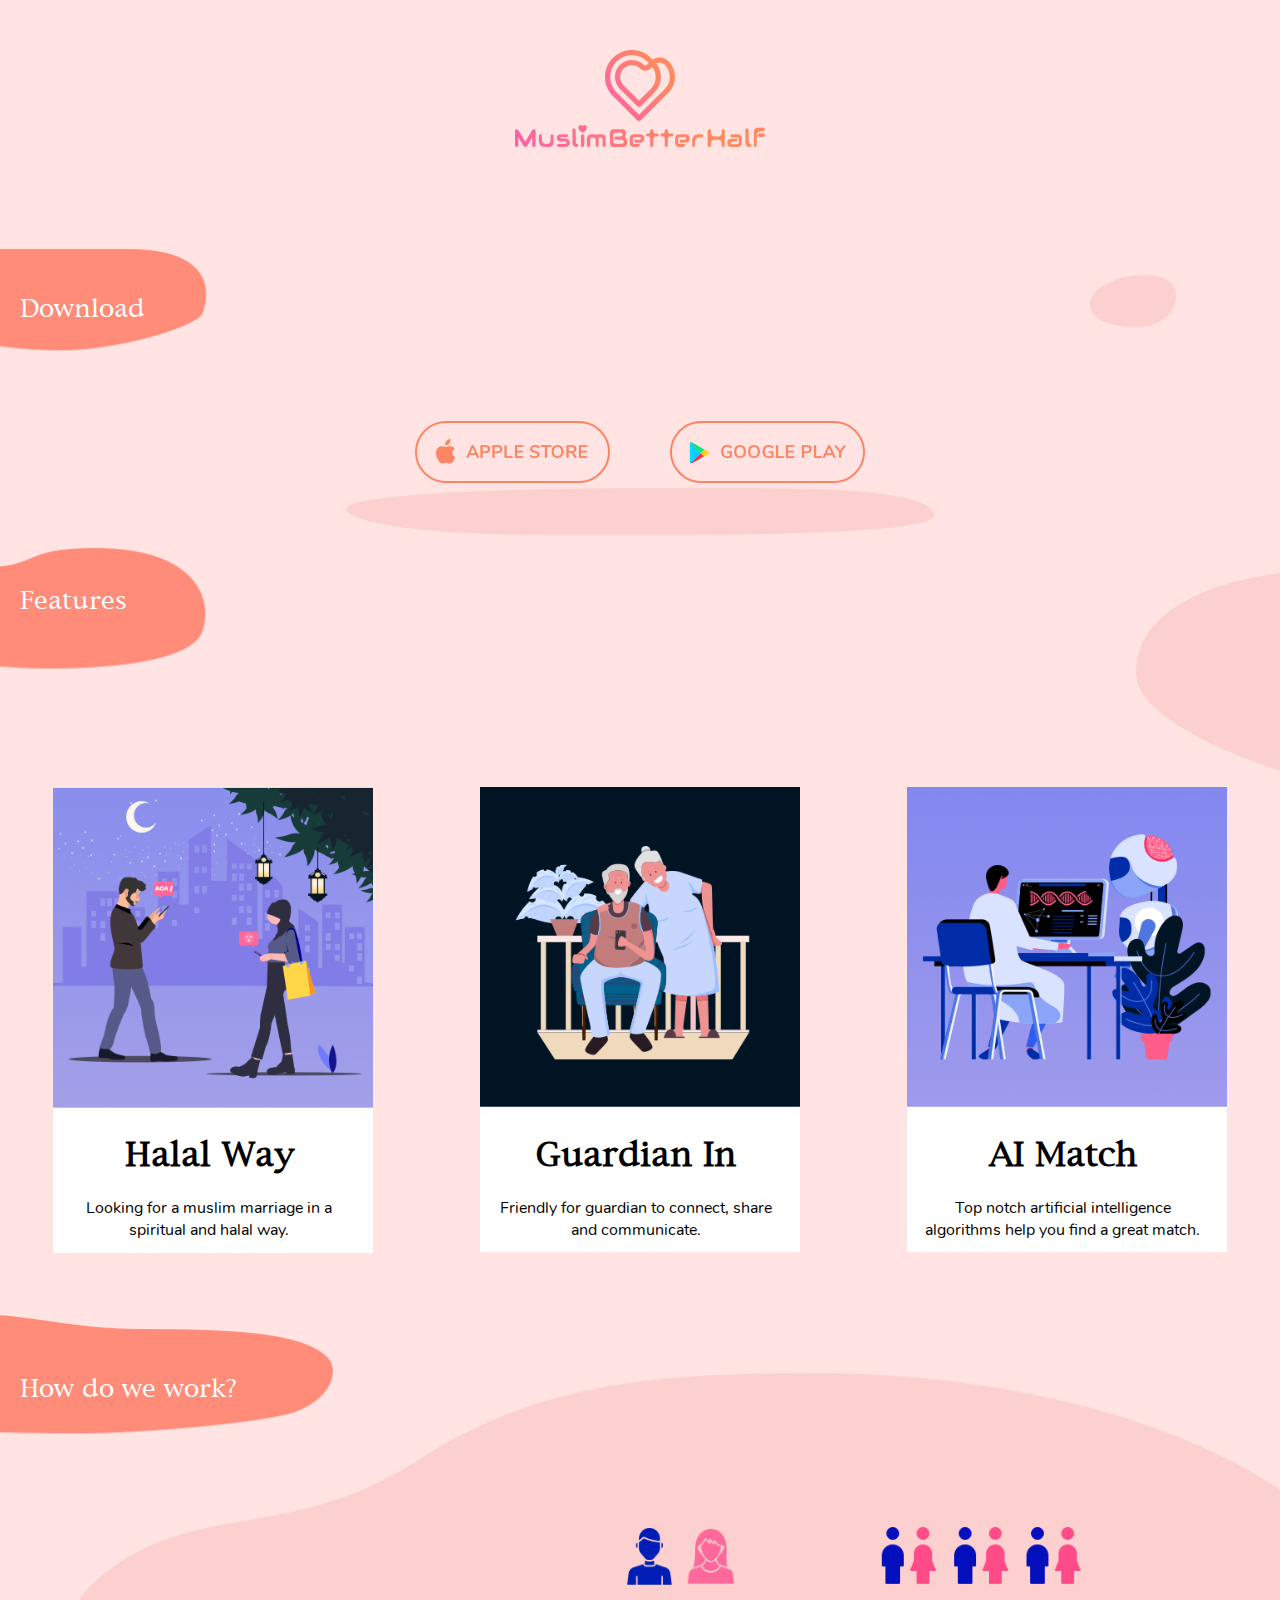
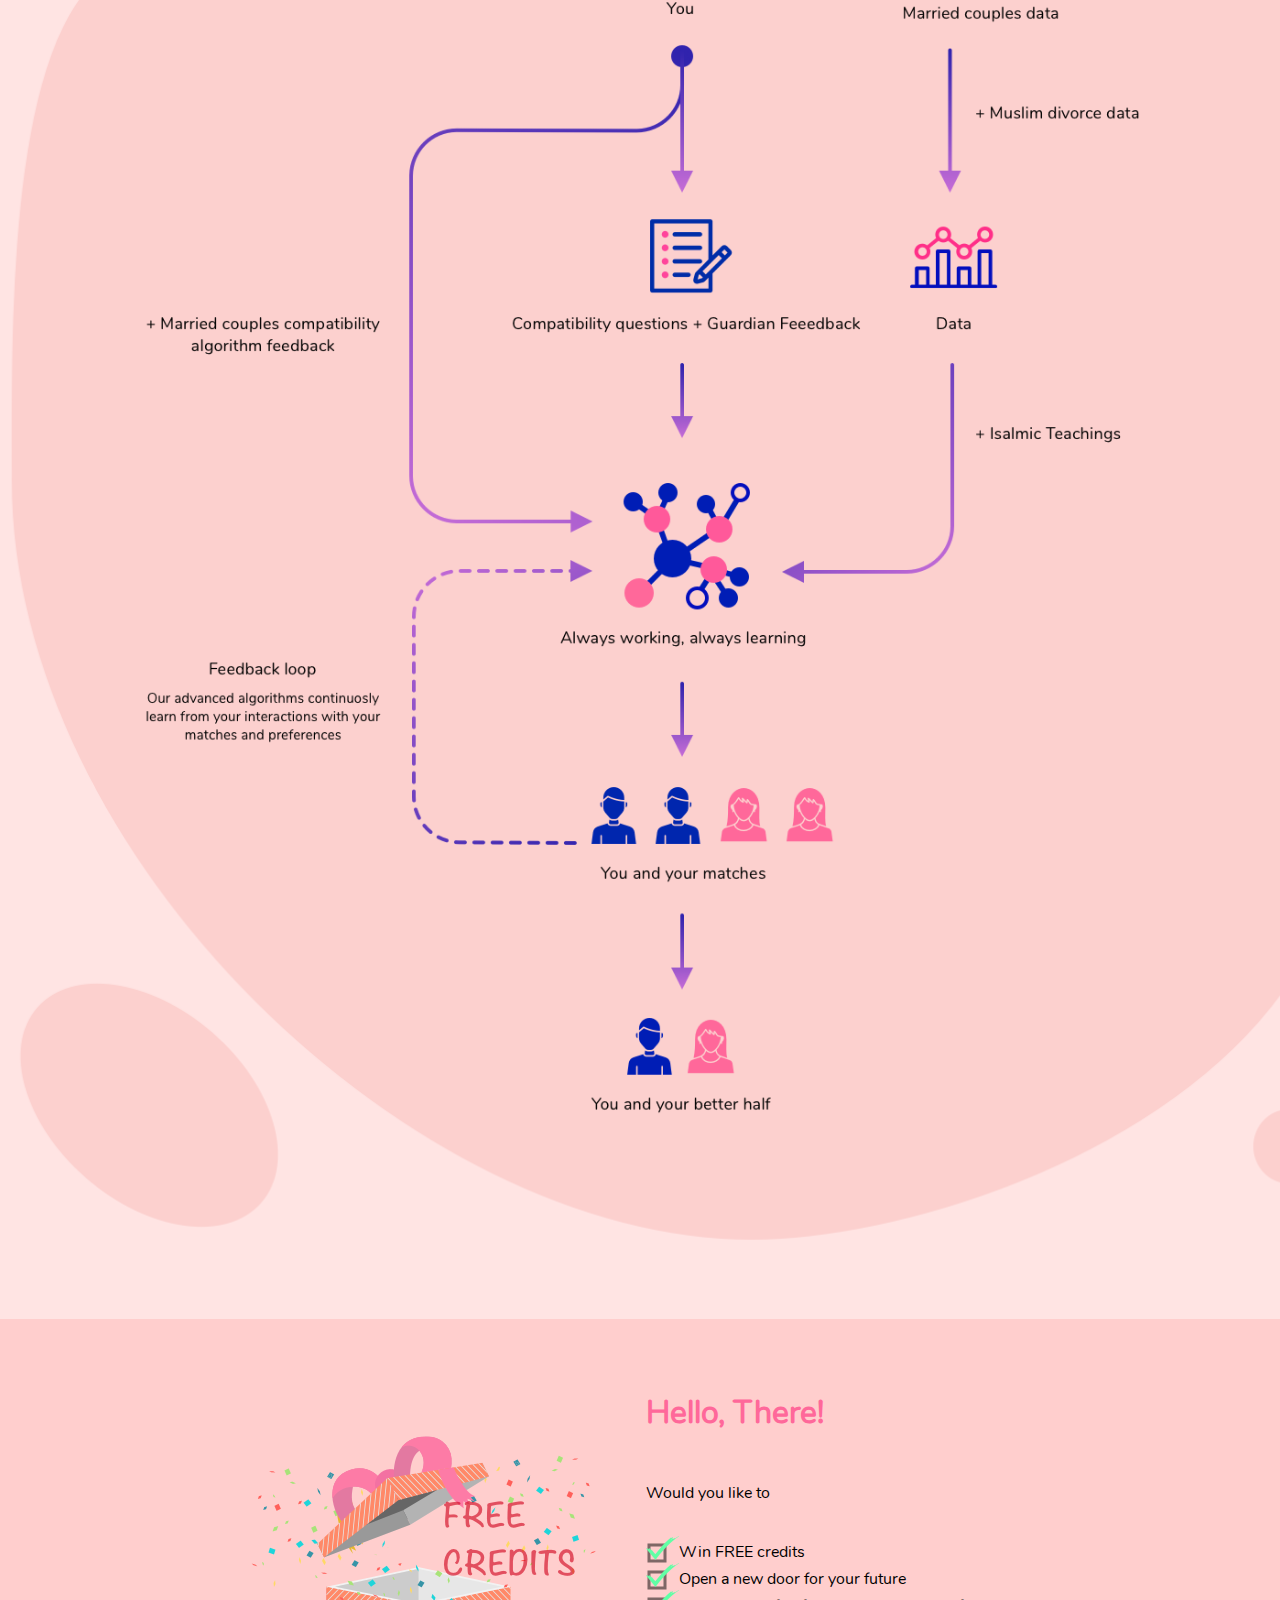
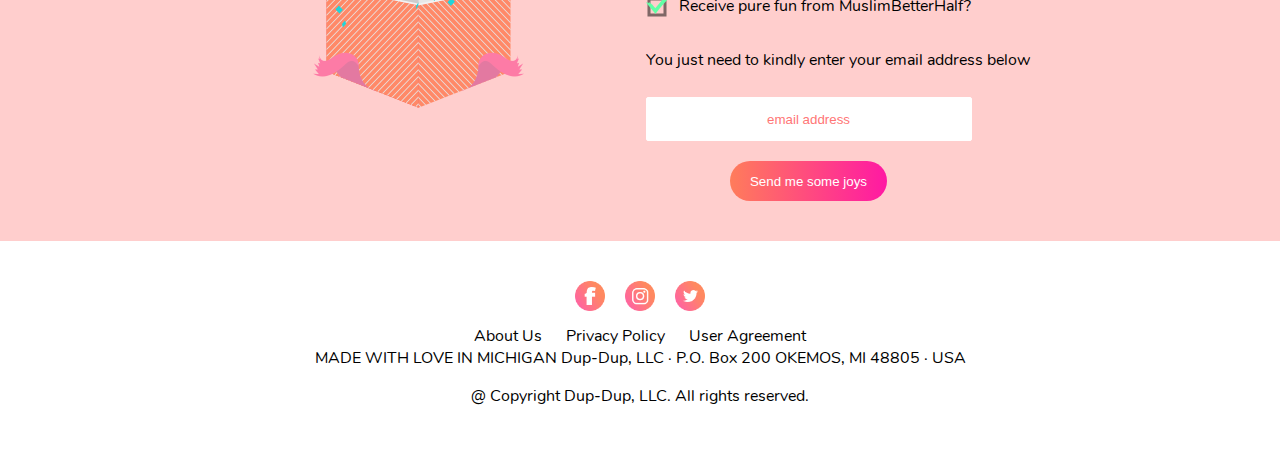
==== commit 7ee361d1: "add new beta pages" ====
--- a/beta/index.html
+++ b/beta/index.html
@@ -1,367 +1,214 @@
 <!DOCTYPE html>
 <html lang="en">
-
-<head>
-	<!-- SEO -->
-	<meta charset="utf-8">
-	<meta http-equiv="X-UA-Compatible" content="IE=edge" />
-	<meta name="robots" content="noindex, noarchive">
-	<meta name="format-detection" content="telephone=no">
-	<title>Muslim Better Half</title>
-	<link rel="icon" type="image/png" href="/assets/img/favicon.png">
-	<link rel="shortcut" href="/assets/img/favicon.png">
-	<meta name="viewport" content="width=device-width, initial-scale=1">
-	<meta name="description" content="Muslm Better Half">
-	<meta name="keywords" content="Muslm Better Half, Halal">
-
-
-	<!-- Google Fonts -->
-	<link href="https://fonts.googleapis.com/css2?family=Nunito:wght@300;400;600;700;800;900&display=swap"
-		rel="stylesheet">
-
-	<!-- jQuery -->
-	<script src="https://cdnjs.cloudflare.com/ajax/libs/jquery/3.4.1/jquery.min.js"></script>
-
-	<!-- UIK-Framework -->
-	<link rel="stylesheet" href="https://d24urpuqgp4by2.cloudfront.net/v1.0/css/uikit.bundle.min.css">
-	<script src="https://d24urpuqgp4by2.cloudfront.net/v1.0/js/uikit.bundle.min.js"></script>
-
-	<link href="assets/css/style.css" rel="stylesheet" type="text/css" media="all" />
-
-</head>
-
-<body class="uik_fullwidth uik_blue uik_theme_light uik_menu_slide_right">
-
-	<section class="clearfix full_width_background" id="header">
-		<!--
-		<div id="actionBar">
-			<div class="container clearfix">
-				<div class="ab_left">
-					<ul class="contact-box">
-						<li>
-							<a href="mailto:farmanahmed2007@gmail.com" title="farmanahmed2007@gmail.com">
-								<i class="icon-email"></i>
-							</a>
-						</li>
-						<li>
-							<a href="tel:00923101155601" title="(+92) 310 115 5601">
-								<i class="icon-phone"></i>
-							</a>
-						</li>
-						<li>
-							<a href="https://wa.me/00923101155601" title="(+92) 310 115 5601">
-								<i class="icon-whatsapp"></i>
-							</a>
-						</li>
-					</ul>
-				</div>
-				<div class="ab_right">
-					<ul class="social-box">
-						<li>
-							<a href="https://www.npmjs.com/package/uik-framework" target="_blank" title="#uik-framework">
-								<img alt="uik-framework" src="/assets/img/icons/sources/npm.svg" width="16">
-							</a>
-						</li>
-						<li>
-							<a href="https://github.com/farmanahmed2007/uik-framework" target="_blank" title="#uik-framework">
-								<img alt="uik-framework" src="/assets/img/icons/sources/github.svg" width="16">
-							</a>
-						</li>
-						<li>
-							<a href="https://uik-framework.slack.com/" target="_blank" title="#uik-framework">
-								<img alt="uik-framework" src="/assets/img/icons/sources/slack.svg" width="16">
-							</a>
-						</li>
-					</ul>
-				</div>
-			</div>
-			<button class="no-rad b-0 responsive-menu">
-				<i class="icon-menu"></i>
-			</button>
-		</div>
-		-->
-		<div class="stack center p-t-50" id="topBar">
-			<div class="container clearfix">
-				<div class="row clearfix">
-					<div class="uik-xs-12 clearfix">
-						<div class="menu_wrapper clearfix">
-							<a class="logo p-t-b-10" title="UIK-Framework Logo" href="index.html">
-								<img src="assets/img/logo.svg" class="m-b-15" width="70" height="auto" alt="MBH Logo">
-								<img src="assets/img/logo-text.svg" width="250" height="auto" alt="MBH Logo Text">
-							</a>
-							<!--
-							<nav class="menu left">
-								<ul>
-									<li class="dropdown mega-menu">
-										<a class="dropdown_btn" routerlink="/features" href="#/features">
-											<span>Documentation</span>
-											<span class="downarrowclass icon-down-open"></span>
-										</a>
-										<ul class="dropdown_list center">
-											<div class="flex f-wrap f-fill w100 m-0">
-												<div class="p-10">
-													<li class="dropdown-header"><span>Headers</span></li>
-													<li>
-														<a routerlink="/headers-styles" href="#/headers-styles">
-															<i class="icon-angle-double-right"></i>
-															<span>Header Styles</span>
-														</a>
-													</li>
-												</div>
-												<div class="p-10">
-													<li class="dropdown-header"><span>Content</span></li>
-													<li>
-														<a routerlink="/divider" href="#/divider">
-															<i class="icon-angle-double-right"></i>
-															<span>Divider</span>
-														</a>
-													</li>
-													<li>
-														<a routerlink="/buttons" href="#/buttons">
-															<i class="icon-angle-double-right"></i>
-															<span>Button</span>
-														</a>
-													</li>
-													<li>
-														<a routerlink="/grid" href="#/grid">
-															<i class="icon-angle-double-right"></i>
-															<span>Flex</span>
-														</a>
-													</li>
-													<li>
-														<a routerlink="/preloaders" href="#/preloaders">
-															<i class="icon-angle-double-right"></i>
-															<span>Prealoders</span>
-														</a>
-													</li>
-													<li>
-														<a routerlink="/typography" href="#/typography">
-															<i class="icon-angle-double-right"></i>
-															<span>Typography</span>
-														</a>
-													</li>
-													<li>
-														<a routerlink="/box-model" href="#/box-model">
-															<i class="icon-angle-double-right"></i>
-															<span>Box Model</span>
-														</a>
-													</li>
-												</div>
-												<div class="p-10">
-													<li class="dropdown-header"><span>Module</span></li>
-													<li>
-														<a routerlink="/tabination" href="#/tabination">
-															<i class="icon-angle-double-right"></i>
-															<span>Tabination</span>
-														</a>
-													</li>
-													<li>
-														<a routerlink="/accordian" href="#/accordian">
-															<i class="icon-angle-double-right"></i>
-															<span>Accordian</span>
-														</a>
-													</li>
-													<li>
-														<a routerlink="/testimonial" href="#/testimonial">
-															<i class="icon-angle-double-right"></i>
-															<span>Testimonial</span>
-														</a>
-													</li>
-													<li>
-														<a routerlink="/popup" href="#/popup">
-															<i class="icon-angle-double-right"></i>
-															<span>Popup</span>
-														</a>
-													</li>
-												</div>
-												<div class="p-10">
-													<li class="dropdown-header"><span>Element</span></li>
-													<li>
-														<a routerlink="/form" href="#/form">
-															<i class="icon-angle-double-right"></i>
-															<span>Form</span>
-														</a>
-													</li>
-													<li>
-														<a routerlink="/form-elements" href="#/form-elements">
-															<i class="icon-angle-double-right"></i>
-															<span>Form Fields</span>
-														</a>
-													</li>
-													<li>
-														<a routerlink="/message-alert" href="#/message-alert">
-															<i class="icon-angle-double-right"></i>
-															<span>Message Alert</span>
-														</a>
-													</li>
-													<li>
-														<a routerlink="/step" href="#/step">
-															<i class="icon-angle-double-right"></i>
-															<span>Step</span>
-														</a>
-													</li>
-													<li>
-														<a routerlink="/flag" href="#/flag">
-															<i class="icon-angle-double-right"></i>
-															<span>Flag</span>
-														</a>
-													</li>
-													<li>
-														<a routerlink="/icon" href="#/icon">
-															<i class="icon-angle-double-right"></i>
-															<span>Icon</span>
-														</a>
-													</li>
-													<li>
-														<a routerlink="/ribbon" href="#/ribbon">
-															<i class="icon-angle-double-right"></i>
-															<span>Ribbon</span>
-														</a>
-													</li>
-													<li>
-														<a routerlink="/badge" href="#/badge">
-															<i class="icon-angle-double-right"></i>
-															<span>Badge</span>
-														</a>
-													</li>
-													<li>
-														<a routerlink="/cards" href="#/cards">
-															<i class="icon-angle-double-right"></i>
-															<span>Cards</span>
-														</a>
-													</li>
-												</div>
-												<div class="p-10">
-													<li class="dropdown-header"><span>Plugin</span></li>
-													<li>
-														<a routerlink="/pretty-check" href="#/pretty-check">
-															<i class="icon-angle-double-right"></i>
-															<span>Pretty Checkbox</span>
-														</a>
-													</li>
-													<li>
-														<a routerlink="/light-slider" href="#/light-slider">
-															<i class="icon-angle-double-right"></i>
-															<span>Light Slider</span>
-														</a>
-													</li>
-													<li>
-														<a routerlink="/wow-slider" href="#/wow-slider">
-															<i class="icon-angle-double-right"></i>
-															<span>Wow Animation</span>
-														</a>
-													</li>
-													<li>
-														<a routerlink="/fancy-box" href="#/fancy-box">
-															<i class="icon-angle-double-right"></i>
-															<span>Fancy Box</span>
-														</a>
-													</li>
-												</div>
-											</div>
-										</ul>
-									</li>
-								</ul>
-							</nav>
-							<button class="no-rad b-0 bg-transparent responsive-menu"><i class="icon-menu"></i></button>
-							-->
-						</div>
-					</div>
-				</div>
-			</div>
-		</div>
-	</section>
-
-	<section class="clearfix full_width_background p-t-0" id="content">
-		<div class="container-fluid clearfix">
-			<div class="container clearfix">
-				<div id="mc_embed_signup">
-					<form
-						action="https://gmail.us20.list-manage.com/subscribe/post?u=1222a5ea09c253370d1206d21&amp;id=7ef926bb14"
-						method="post" id="mc-embedded-subscribe-form" name="mc-embedded-subscribe-form"
-						class="formee" target="_blank" novalidate>
-						<div id="mce-responses" class="clear">
-							<div class="response" id="mce-error-response" style="display:none"></div>
-							<div class="response" id="mce-success-response" style="display:none"></div>
-						</div>
-						<div class="input-group">
-							<input type="email" class="form-control input-lg required email" value="" name="EMAIL"
-								id="mce-EMAIL" placeholder="Email Address">
-							<div class="input-group-btn">
-								<button type="submit" class="btn btn-lg mbh-custom-btn" name="subscribe"
-									id="mc-embedded-subscribe">
-									<span>GET THE APP</span>
-								</button>
-							</div>
-						</div>
-						<input type="hidden" name="b_1222a5ea09c253370d1206d21_7ef926bb14" tabindex="-1" value="">
-					</form>
-				</div>
-			</div>
-		</div>
-		<div class="container-fluid clearfix" id="blobContainer">
-			<div class="blob-shape shape1"></div>
-			<div class="blob-shape shape2"></div>
-			<div class="blob-shape shape3"></div>
-			<div class="blob-shape shape4"></div>
-			<div class="container clearfix">
-				<img src="assets/img/flow.svg" alt="" width="100%">
-			</div>
-		</div>
-	</section>
-
-	<section class="clearfix full_width_background" id="footer">
-		<div class="container-fluid clearfix">
-			<div class="container clearfix">
-				<div class="row clearfix">
-					<div class="uik-xs-12">
-						<!--
-						<ul class="payment_menu widget">
-							<li><a href="#"><i class="icon-cc-visa"></i></a></li>
-							<li><a href="#"><i class="icon-cc-mastercard"></i></a></li>
-							<li><a href="#"><i class="icon-cc-discover"></i></a></li>
-							<li><a href="#"><i class="icon-cc-amex"></i></a></li>
-							<li><a href="#"><i class="icon-cc-paypal"></i></a></li>
-							<li><a href="#"><i class="icon-cc-stripe"></i></a></li>
-						</ul>
-						<div class="widget clearfix">
-							<a class="btn btn-lg btn-social rad-circle" href="#"><i class="icon-twitter"></i></a>
-							<a class="btn btn-lg btn-social rad-circle" href="#"><i class="icon-facebook"></i></a>
-							<a class="btn btn-lg btn-social rad-circle" href="#"><i class="icon-linkedin"></i></a>
-							<a class="btn btn-lg btn-social rad-circle" href="#"><i class="icon-gplus"></i></a>
-							<a class="btn btn-lg btn-social rad-circle" href="#"><i class="icon-instagram"></i></a>
-							<a class="btn btn-lg btn-social rad-circle" href="#"><i class="icon-whatsapp"></i></a>
-						</div>
-						-->
-						<ul class="widget footer-nav">
-							<li>
-								<a href="#">About Us</a>
-							</li>
-							<li>
-								<a href="#">Privacy Policy</a>
-							</li>
-							<li>
-								<a href="#">User Agreement</a>
-							</li>
-					</div>
-				</div>
-			</div>
-		</div>
-		<div class="container clearfix">
-			<div class="row clearfix">
-				<ul class="uik-sm-6 uik-xs-12 text-center">
-					<li>&copy; Copyright Dup-Dup, LLC. All Right Reserved</li>
-				</ul>
-			</div>
-		</div>
-	</section>
-
-
-	<!-- THIRD PARTY PLUGINS -->
-	<!-- <script type='text/javascript' src='//s3.amazonaws.com/downloads.mailchimp.com/js/mc-validate.js'></script>
-	<script
-		type='text/javascript'>(function ($) { window.fnames = new Array(); window.ftypes = new Array(); fnames[0] = 'EMAIL'; ftypes[0] = 'email'; fnames[1] = 'FNAME'; ftypes[1] = 'text'; fnames[2] = 'LNAME'; ftypes[2] = 'text'; fnames[3] = 'ADDRESS'; ftypes[3] = 'address'; fnames[4] = 'PHONE'; ftypes[4] = 'phone'; fnames[5] = 'BIRTHDAY'; ftypes[5] = 'birthday'; }(jQuery)); var $mcj = jQuery.noConflict(true);</script> -->
-
-</body>
-
-</html>+  <head>
+    <meta charset="UTF-8" />
+    <meta http-equiv="X-UA-Compatible" content="ie=edge" />
+    <meta content="width=device-width, initial-scale=1" name="viewport" />
+    <meta property="og:title" content="The Best Way to Meet Single Muslims" />
+    <meta
+      property="og:description"
+      content="Join the fraternity of millions of Single Muslims for Free. Don't you miss this exciting offer to find your perfect MuslimBetterHalf"
+    />
+    <meta property="og:image" content="./assets/images/og_image.png" />
+    <meta
+      property="og:url"
+      content="http://mbhbeta.com.s3-website.us-east-2.amazonaws.com/"
+    />
+    <meta property="og:type" content="website" />
+    <meta property="og:locale" content="en_US" />
+    <title>Muslim Better Half</title>
+    <link rel="stylesheet" href="style.css" />
+  </head>
+  <body>
+    <div class="main-container">
+      <p class="item-link download">Download</p>
+      <p class="item-link features">Features</p>
+      <p class="item-link flow">How do we work?</p>
+      <div class="title-holder">
+        <img src="./assets/images/logo.png" alt="logo" />
+        <img src="./assets/images/title.png" alt="title" />
+      </div>
+      <div class="links-holder">
+        <a href="https://testflight.apple.com/join/aBfivtyo" target="_blank">
+          <img src="./assets/images/app-store.png" alt="app-store" />
+        </a>
+        <a href="http://bit.ly/MBHBeta" target="_blank">
+          <img src="./assets/images/google-play.png" alt="play-store" />
+        </a>
+      </div>
+      <div class="features-holder">
+        <div class="section-halal">
+          <img src="./assets/images/halal-way.png" alt="halal" />
+          <div class="note">
+            <h1>Halal Way</h1>
+            <p>Looking for a muslim marriage in a spiritual and halal way.</p>
+          </div>
+        </div>
+        <div class="section-halal mid-section">
+          <img src="./assets/images/guardian.png" alt="guardian" />
+          <div class="note">
+            <h1>Guardian In</h1>
+            <p>Friendly for guardian to connect, share and communicate.</p>
+          </div>
+        </div>
+        <div class="section-halal">
+          <img src="./assets/images/ai.png" alt="ai" />
+          <div class="note">
+            <h1>AI Match</h1>
+            <p>
+              Top notch artificial intelligence algorithms help you find a great
+              match.
+            </p>
+          </div>
+        </div>
+      </div>
+      <div class="flow-holder">
+        <img src="./assets/images/flow.png" alt="flow" />
+      </div>
+    </div>
+
+    <footer>
+      <div class="subscribe-holder">
+        <img src="./assets/images/box.png" alt="box" />
+        <div class="offers">
+          <p class="greet">Hello, There!</p>
+          <p>Would you like to</p>
+          <ul>
+            <li>
+              <img src="./assets/images/check-mark.png" alt="check" />
+              <span>Win FREE credits</span>
+            </li>
+            <li>
+              <img src="./assets/images/check-mark.png" alt="check" />
+              <span>Open a new door for your future</span>
+            </li>
+            <li>
+              <img src="./assets/images/check-mark.png" alt="check" />
+              <span>Receive pure fun from MuslimBetterHalf?</span>
+            </li>
+          </ul>
+          <p>You just need to kindly enter your email address below</p>
+          <div id="subscribe">
+            <div id="mc_embed_signup">
+              <form
+                action="https://gmail.us20.list-manage.com/subscribe/post?u=1222a5ea09c253370d1206d21&amp;id=7ef926bb14"
+                method="post"
+                id="mc-embedded-subscribe-form"
+                name="mc-embedded-subscribe-form"
+                class="formee"
+                target="_blank"
+                novalidate
+              >
+                <div id="mce-responses" class="clear">
+                  <div
+                    class="response"
+                    id="mce-error-response"
+                    style="display: none"
+                  ></div>
+                  <div
+                    class="response"
+                    id="mce-success-response"
+                    style="display: none"
+                  ></div>
+                </div>
+                <div
+                  style="position: absolute; left: -5000px"
+                  aria-hidden="true"
+                >
+                  <input
+                    type="text"
+                    name="b_1222a5ea09c253370d1206d21_7ef926bb14"
+                    tabindex="-1"
+                    value=""
+                  />
+                </div>
+                <input
+                  placeholder="email address"
+                  type="email"
+                  value=""
+                  name="EMAIL"
+                  id="mce-EMAIL"
+                />
+                <input
+                  type="submit"
+                  value="Send me some joys"
+                  name="subscribe"
+                  id="mc-embedded-subscribe"
+                  class="right inputnew mbh-custom-btn btn-div"
+                />
+              </form>
+            </div>
+          </div>
+        </div>
+      </div>
+
+      <div class="social-icons">
+        <a href="https://www.facebook.com/MuslimbetterHalfAPP/" target="_blank">
+          <img src="./assets/images/facebook.png" alt="fb" />
+        </a>
+        <a
+          href="https://www.instagram.com/muslimbetterhalf/"
+          class="mid-link"
+          target="_blank"
+        >
+          <img src="./assets/images/ins.png" alt="ins" />
+        </a>
+        <a href="https://twitter.com/MuslimHalf" target="_blank">
+          <img src="./assets/images/twitter.png" alt="twt" />
+        </a>
+      </div>
+      <div class="footer-top">
+        <a href="http://www.muslimbetterhalf.com/">About Us</a>
+        <a href="./privacy.html" class="mid-link">Privacy Policy</a>
+        <a href="./privacy.html">User Agreement</a>
+      </div>
+      <div class="footer-btm">
+        <p id="address-para">
+          MADE WITH LOVE IN MICHIGAN Dup-Dup, LLC · P.O. Box 200 OKEMOS, MI
+          48805 · USA
+        </p>
+      </div>
+      <div class="footer-btm">
+        <p>@ Copyright Dup-Dup, LLC. All rights reserved.</p>
+      </div>
+    </footer>
+
+    <!-- Global site tag (gtag.js) - Google Analytics -->
+    <script
+      async
+      src="https://www.googletagmanager.com/gtag/js?id=G-6NNM5RNRT3"
+    ></script>
+    <script>
+      window.dataLayer = window.dataLayer || [];
+      function gtag() {
+        dataLayer.push(arguments);
+      }
+      gtag("js", new Date());
+
+      gtag("config", "G-6NNM5RNRT3");
+    </script>
+    <script
+      type="text/javascript"
+      src="//s3.amazonaws.com/downloads.mailchimp.com/js/mc-validate.js"
+    ></script>
+    <script type="text/javascript">
+      (function ($) {
+        window.fnames = new Array();
+        window.ftypes = new Array();
+        fnames[0] = "EMAIL";
+        ftypes[0] = "email";
+        fnames[1] = "FNAME";
+        ftypes[1] = "text";
+        fnames[2] = "LNAME";
+        ftypes[2] = "text";
+        fnames[3] = "ADDRESS";
+        ftypes[3] = "address";
+        fnames[4] = "PHONE";
+        ftypes[4] = "phone";
+        fnames[5] = "BIRTHDAY";
+        ftypes[5] = "birthday";
+      })(jQuery);
+      var $mcj = jQuery.noConflict(true);
+    </script>
+  </body>
+</html>
--- a/beta/style.css
+++ b/beta/style.css
@@ -0,0 +1,238 @@
+@font-face {
+  font-family: "NewYork";
+  src: url("./assets/fonts/New\ York\ Regular.ttf") format("truetype");
+}
+@font-face {
+  font-family: "Nunito";
+  src: url("./assets/fonts/Nunito-Regular.ttf") format("truetype");
+}
+body {
+  margin: auto;
+  max-width: 1440px;
+}
+.main-container {
+  position: relative;
+  background-image: url("./assets/images/background.png");
+  background-repeat: no-repeat;
+  background-size: cover;
+  background-position: center;
+}
+.title-holder {
+  max-width: 260px;
+  margin: auto;
+  text-align: center;
+  padding: 50px 0 20px 0;
+}
+.links-holder {
+  max-width: 450px;
+  text-align: center;
+  margin: 250px auto 200px auto;
+  display: flex;
+  justify-content: space-between;
+}
+.features-holder {
+  display: flex;
+  justify-content: space-around;
+  padding-top: 100px;
+  max-width: 1600px;
+  margin: auto;
+}
+.flow-holder {
+  margin: 270px auto 0 auto;
+  padding-bottom: 200px;
+  max-width: 1600px;
+  text-align: center;
+}
+.flow-holder img {
+  width: calc(100% - 50px);
+  max-width: 1000px;
+}
+footer {
+  text-align: center;
+  padding-bottom: 40px;
+}
+.mid-link {
+  margin: 0 20px;
+}
+.item-link {
+  margin: 0;
+  left: 20px;
+  position: absolute;
+  color: #ffffff;
+  font-size: 24px;
+  font-weight: 500;
+  font-family: "NewYork";
+}
+.download {
+  top: 10%;
+}
+.features {
+  top: 20%;
+}
+.flow {
+  top: 47%;
+}
+.section-halal {
+  position: relative;
+}
+.section-halal img {
+  max-width: 320px;
+}
+.note {
+  text-align: center;
+  position: absolute;
+  bottom: 0;
+  left: 5%;
+}
+.note h1 {
+  font-family: "NewYork";
+}
+.note p {
+  max-width: 280px;
+  font-family: "Nunito";
+}
+.footer-top a {
+  color: #000000;
+  text-decoration: none;
+  font-family: "Nunito";
+}
+.footer-btm p {
+  font-family: "Nunito";
+}
+.social-icons {
+  display: flex;
+  align-items: center;
+  justify-content: center;
+  margin: 40px 0 10px 0;
+}
+.social-icons img {
+  width: 30px;
+}
+#address-para {
+  margin: 0 !important;
+}
+#mce-EMAIL {
+  height: 40px;
+  width: 320px;
+  border-radius: 2px;
+  border: 1px solid #ffffff;
+  background-color: #ffffff;
+  margin-top: 10px;
+  text-align: center;
+  color: #ff7676;
+}
+::placeholder {
+  color: #ff7676;
+}
+#mc-embedded-subscribe {
+  height: 40px;
+  background: linear-gradient(
+    90deg,
+    rgba(255, 124, 91, 1) 0%,
+    rgba(255, 25, 163, 1) 100%
+  );
+  color: #ffffff;
+  border: none;
+  border-radius: 20px;
+  padding: 0 20px;
+  display: block;
+  margin: auto;
+  margin-top: 20px;
+  cursor: pointer !important;
+}
+.subscribe-holder {
+  display: flex;
+  align-items: center;
+  justify-content: center;
+  background-color: #ffcecd;
+  padding: 40px 0;
+}
+.greet {
+  color: #ff689a;
+  font-weight: bold;
+  font-size: 32px;
+}
+.offers {
+  display: flex;
+  flex-direction: column;
+  align-items: flex-start;
+  font-family: "Nunito";
+  margin-left: 50px;
+}
+ul {
+  list-style-type: none;
+  padding: 0;
+}
+li {
+  display: flex;
+  align-items: flex-end;
+}
+@media only screen and (min-width: 501px) and (max-width: 1024px) {
+  .main-container {
+    background: #fce4e3;
+  }
+  .links-holder {
+    margin: 150px auto 100px auto;
+  }
+  .item-link {
+    color: #f68a79;
+  }
+  .features-holder {
+    flex-direction: column;
+    align-items: center;
+  }
+  .download {
+    top: 7%;
+  }
+  .features {
+    top: 15%;
+  }
+  .flow {
+    top: 66%;
+  }
+}
+
+@media only screen and (max-width: 500px) {
+  .main-container {
+    background: #fce4e3;
+  }
+  .features-holder {
+    flex-direction: column;
+    align-items: center;
+    padding-top: 0;
+  }
+  .links-holder {
+    flex-direction: column;
+    margin: 100px auto;
+  }
+  .item-link {
+    left: 35%;
+    color: #f68a79;
+  }
+  .flow {
+    left: 20%;
+    top: 1960px;
+  }
+  .mid-section {
+    margin: -5px 0;
+  }
+  .download {
+    top: 200px;
+  }
+  .features {
+    top: 450px;
+  }
+  .flow-holder {
+    margin: 120px 10px 0 10px;
+    padding-bottom: 50px;
+  }
+  .mid-link {
+    margin: 0 10px;
+  }
+  .subscribe-holder {
+    flex-direction: column;
+  }
+  .offers {
+    margin-left: 0;
+  }
+}
